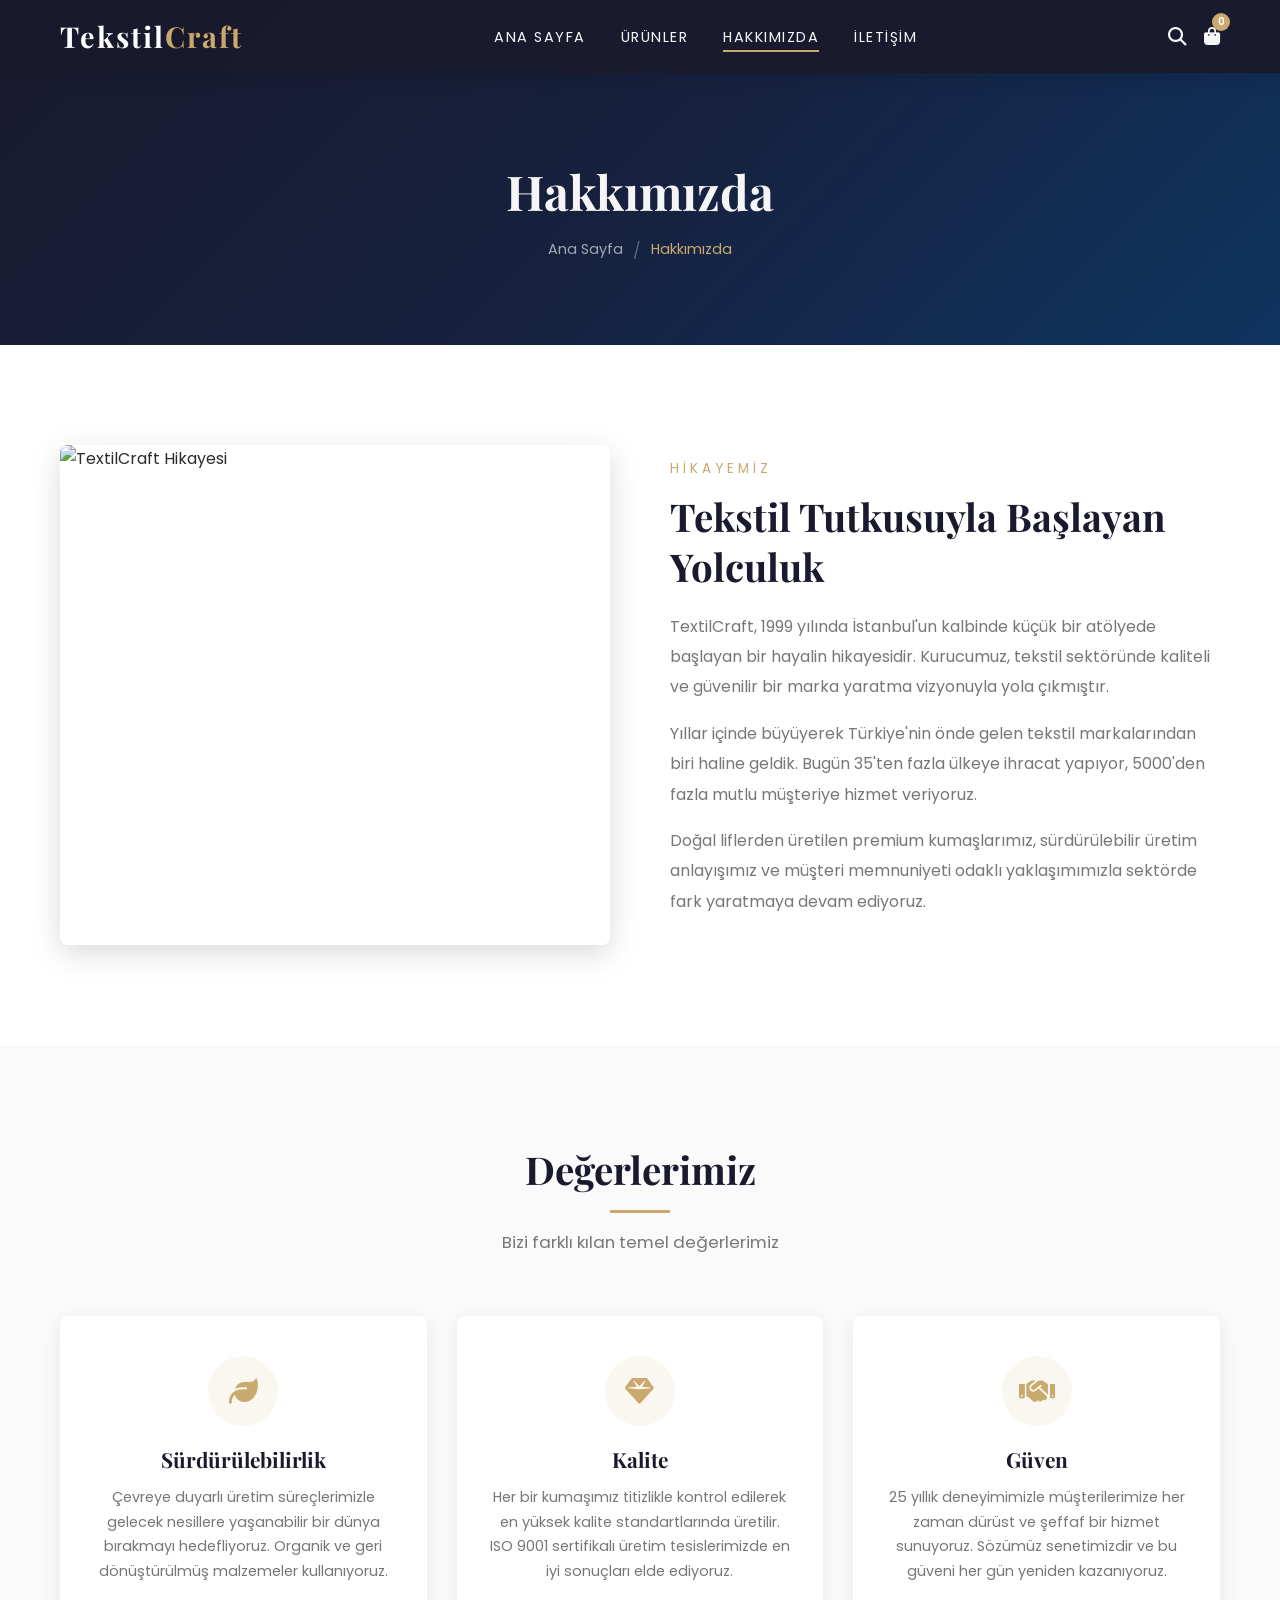
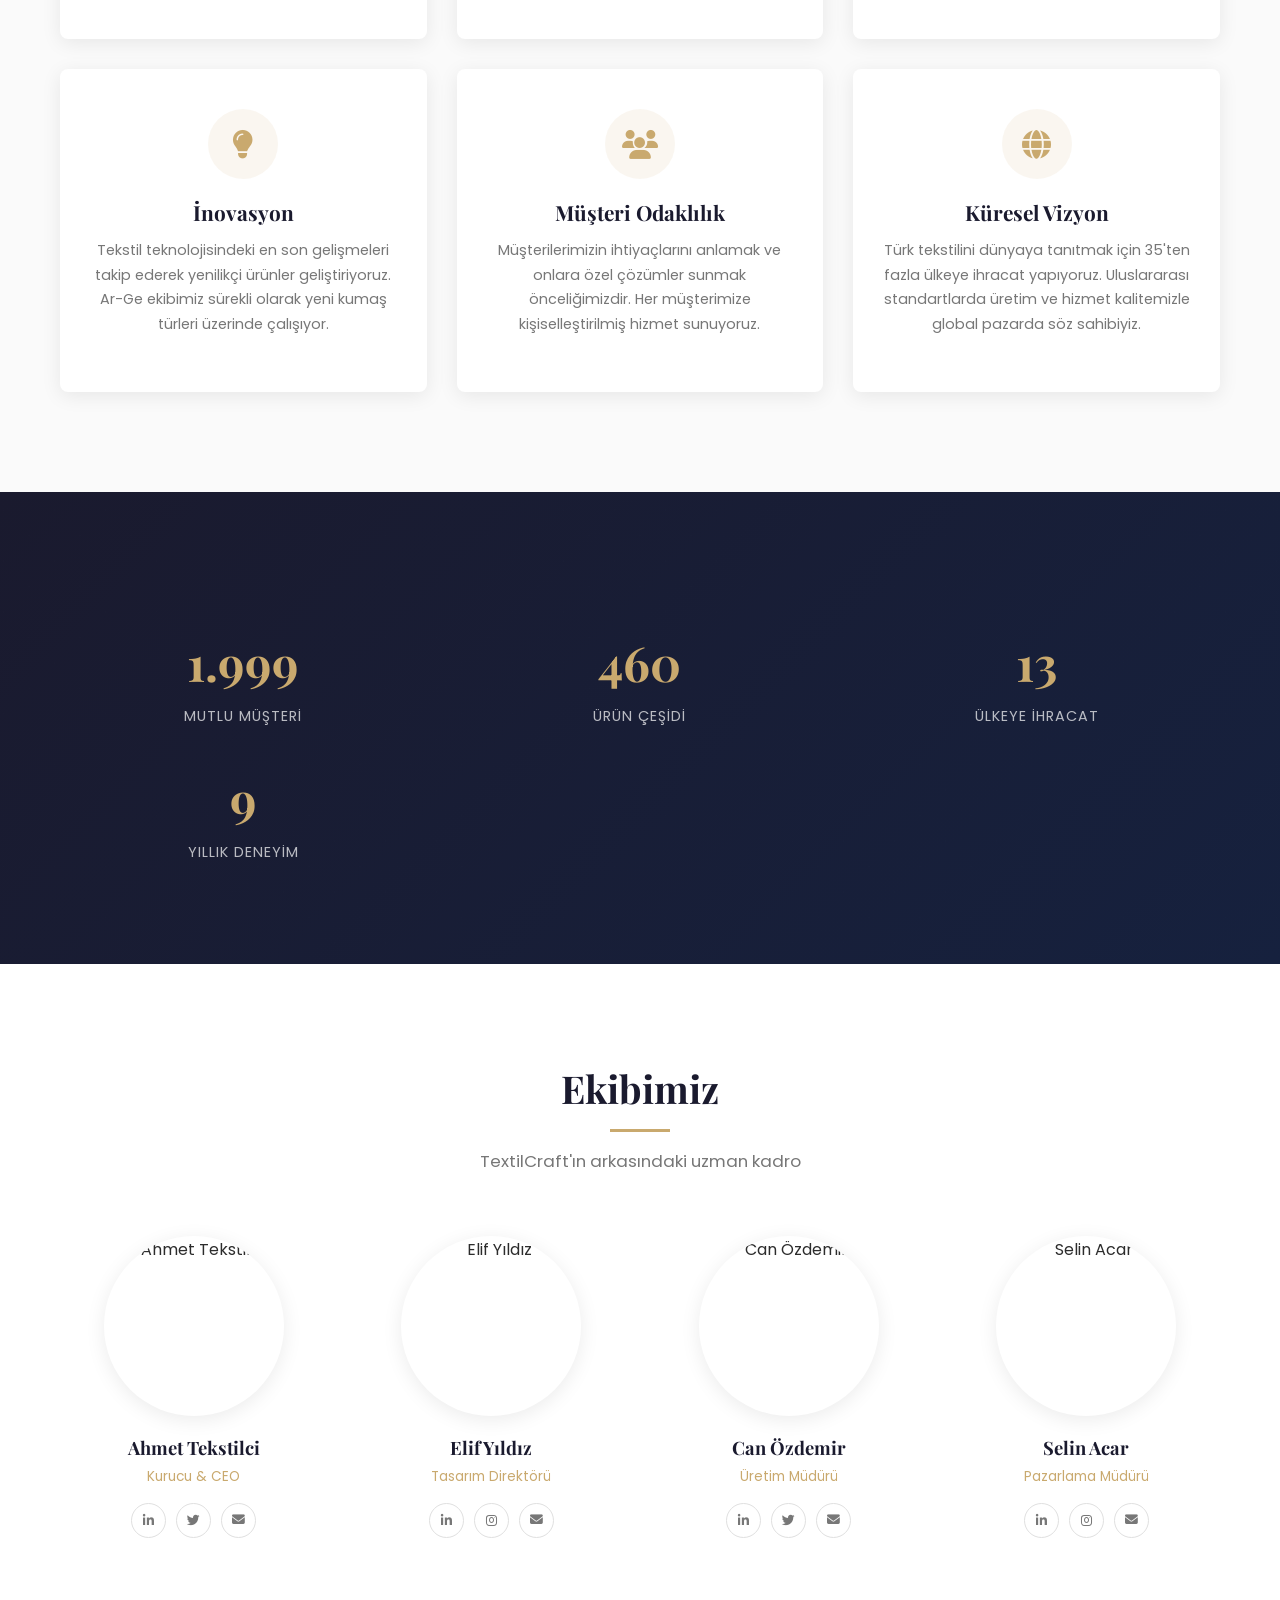
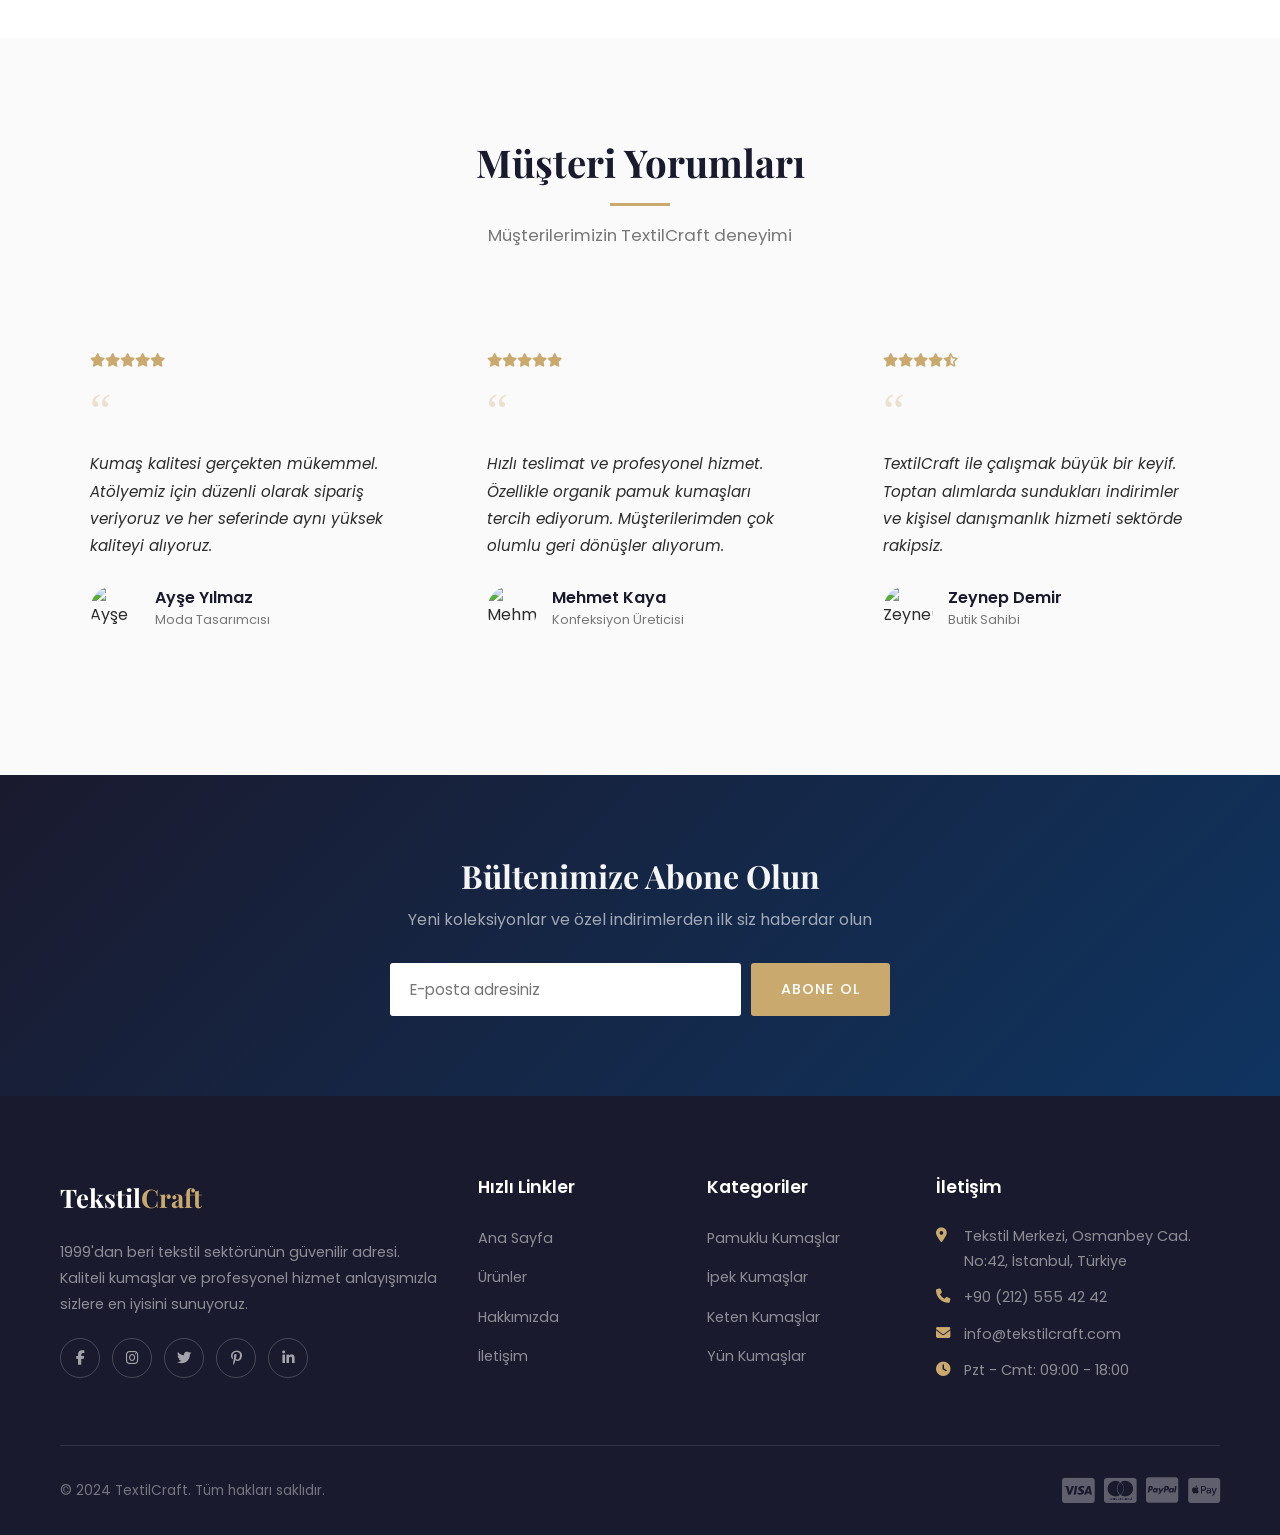
==== about.html @ ec38228a "feat: Add TextilCraft textile industry Shopify website - Homepage with hero, categories, featured pr" ====
<!DOCTYPE html>
<html lang="tr">
<head>
  <meta charset="UTF-8">
  <meta name="viewport" content="width=device-width, initial-scale=1.0">
  <meta name="description" content="TextilCraft - 25 yıllık tekstil deneyimimiz ve hikayemiz hakkında bilgi edinin.">
  <title>Hakkımızda | TextilCraft</title>
  <link rel="preconnect" href="https://fonts.googleapis.com">
  <link rel="preconnect" href="https://fonts.gstatic.com" crossorigin>
  <link href="https://fonts.googleapis.com/css2?family=Playfair+Display:wght@400;500;600;700&family=Poppins:wght@300;400;500;600;700&display=swap" rel="stylesheet">
  <link rel="stylesheet" href="https://cdnjs.cloudflare.com/ajax/libs/font-awesome/6.5.1/css/all.min.css">
  <link rel="stylesheet" href="css/style.css">
</head>
<body>

  <!-- Preloader -->
  <div id="preloader">
    <div class="spinner"></div>
  </div>

  <!-- Header -->
  <header class="header scrolled" id="header">
    <div class="container">
      <a href="index.html" class="logo">Tekstil<span>Craft</span></a>
      <nav>
        <ul class="nav-links" id="navLinks">
          <li><a href="index.html">Ana Sayfa</a></li>
          <li><a href="products.html">Ürünler</a></li>
          <li><a href="about.html" class="active">Hakkımızda</a></li>
          <li><a href="contact.html">İletişim</a></li>
        </ul>
      </nav>
      <div class="nav-icons">
        <a href="#" id="searchToggle"><i class="fas fa-search"></i></a>
        <a href="#" id="cartToggle" class="cart-icon">
          <i class="fas fa-shopping-bag"></i>
          <span class="cart-count" id="cartCount">0</span>
        </a>
        <div class="menu-toggle" id="menuToggle">
          <span></span>
          <span></span>
          <span></span>
        </div>
      </div>
    </div>
  </header>

  <!-- Page Header -->
  <section class="page-header">
    <div class="hero-bg-pattern"></div>
    <h1>Hakkımızda</h1>
    <div class="breadcrumb">
      <a href="index.html">Ana Sayfa</a>
      <span>/</span>
      <span class="current">Hakkımızda</span>
    </div>
  </section>

  <!-- About Intro -->
  <section class="section about-page-intro">
    <div class="container">
      <div class="about-intro-grid">
        <div class="about-image fade-in-left">
          <img src="https://images.unsplash.com/photo-1558618666-fcd25c85f82e?w=600&h=500&fit=crop" alt="TextilCraft Hikayesi" class="main-img" style="border-radius: 8px; box-shadow: 0 8px 30px rgba(0,0,0,0.15);">
        </div>
        <div class="about-intro-content fade-in-right">
          <p class="subtitle" style="color: var(--accent); letter-spacing: 4px; text-transform: uppercase; font-size: 0.85rem; margin-bottom: 10px;">Hikayemiz</p>
          <h2>Tekstil Tutkusuyla Başlayan Yolculuk</h2>
          <p>TextilCraft, 1999 yılında İstanbul'un kalbinde küçük bir atölyede başlayan bir hayalin hikayesidir. Kurucumuz, tekstil sektöründe kaliteli ve güvenilir bir marka yaratma vizyonuyla yola çıkmıştır.</p>
          <p>Yıllar içinde büyüyerek Türkiye'nin önde gelen tekstil markalarından biri haline geldik. Bugün 35'ten fazla ülkeye ihracat yapıyor, 5000'den fazla mutlu müşteriye hizmet veriyoruz.</p>
          <p>Doğal liflerden üretilen premium kumaşlarımız, sürdürülebilir üretim anlayışımız ve müşteri memnuniyeti odaklı yaklaşımımızla sektörde fark yaratmaya devam ediyoruz.</p>
        </div>
      </div>
    </div>
  </section>

  <!-- Values Section -->
  <section class="section values-section">
    <div class="container">
      <div class="section-title fade-in">
        <h2>Değerlerimiz</h2>
        <p>Bizi farklı kılan temel değerlerimiz</p>
      </div>
      <div class="values-grid">
        <div class="value-card fade-in">
          <div class="value-icon">
            <i class="fas fa-leaf"></i>
          </div>
          <h3>Sürdürülebilirlik</h3>
          <p>Çevreye duyarlı üretim süreçlerimizle gelecek nesillere yaşanabilir bir dünya bırakmayı hedefliyoruz. Organik ve geri dönüştürülmüş malzemeler kullanıyoruz.</p>
        </div>
        <div class="value-card fade-in">
          <div class="value-icon">
            <i class="fas fa-gem"></i>
          </div>
          <h3>Kalite</h3>
          <p>Her bir kumaşımız titizlikle kontrol edilerek en yüksek kalite standartlarında üretilir. ISO 9001 sertifikalı üretim tesislerimizde en iyi sonuçları elde ediyoruz.</p>
        </div>
        <div class="value-card fade-in">
          <div class="value-icon">
            <i class="fas fa-handshake"></i>
          </div>
          <h3>Güven</h3>
          <p>25 yıllık deneyimimizle müşterilerimize her zaman dürüst ve şeffaf bir hizmet sunuyoruz. Sözümüz senetimizdir ve bu güveni her gün yeniden kazanıyoruz.</p>
        </div>
        <div class="value-card fade-in">
          <div class="value-icon">
            <i class="fas fa-lightbulb"></i>
          </div>
          <h3>İnovasyon</h3>
          <p>Tekstil teknolojisindeki en son gelişmeleri takip ederek yenilikçi ürünler geliştiriyoruz. Ar-Ge ekibimiz sürekli olarak yeni kumaş türleri üzerinde çalışıyor.</p>
        </div>
        <div class="value-card fade-in">
          <div class="value-icon">
            <i class="fas fa-users"></i>
          </div>
          <h3>Müşteri Odaklılık</h3>
          <p>Müşterilerimizin ihtiyaçlarını anlamak ve onlara özel çözümler sunmak önceliğimizdir. Her müşterimize kişiselleştirilmiş hizmet sunuyoruz.</p>
        </div>
        <div class="value-card fade-in">
          <div class="value-icon">
            <i class="fas fa-globe"></i>
          </div>
          <h3>Küresel Vizyon</h3>
          <p>Türk tekstilini dünyaya tanıtmak için 35'ten fazla ülkeye ihracat yapıyoruz. Uluslararası standartlarda üretim ve hizmet kalitemizle global pazarda söz sahibiyiz.</p>
        </div>
      </div>
    </div>
  </section>

  <!-- Stats Section -->
  <section class="banner-section">
    <div class="hero-bg-pattern"></div>
    <div class="container">
      <div class="about-stats" style="border: none; padding: 0;">
        <div class="stat-item fade-in">
          <div class="stat-number" data-count="5000" style="color: var(--accent); font-size: 3rem;">0</div>
          <div class="stat-label" style="color: rgba(255,255,255,0.7); font-size: 0.9rem;">Mutlu Müşteri</div>
        </div>
        <div class="stat-item fade-in">
          <div class="stat-number" data-count="1200" style="color: var(--accent); font-size: 3rem;">0</div>
          <div class="stat-label" style="color: rgba(255,255,255,0.7); font-size: 0.9rem;">Ürün Çeşidi</div>
        </div>
        <div class="stat-item fade-in">
          <div class="stat-number" data-count="35" style="color: var(--accent); font-size: 3rem;">0</div>
          <div class="stat-label" style="color: rgba(255,255,255,0.7); font-size: 0.9rem;">Ülkeye İhracat</div>
        </div>
        <div class="stat-item fade-in">
          <div class="stat-number" data-count="25" style="color: var(--accent); font-size: 3rem;">0</div>
          <div class="stat-label" style="color: rgba(255,255,255,0.7); font-size: 0.9rem;">Yıllık Deneyim</div>
        </div>
      </div>
    </div>
  </section>

  <!-- Team Section -->
  <section class="section team-section">
    <div class="container">
      <div class="section-title fade-in">
        <h2>Ekibimiz</h2>
        <p>TextilCraft'ın arkasındaki uzman kadro</p>
      </div>
      <div class="team-grid">
        <div class="team-card fade-in">
          <div class="team-photo">
            <img src="https://images.unsplash.com/photo-1560250097-0b93528c311a?w=300&h=300&fit=crop" alt="Ahmet Tekstilci">
          </div>
          <h3>Ahmet Tekstilci</h3>
          <p class="team-role">Kurucu & CEO</p>
          <div class="team-social">
            <a href="#"><i class="fab fa-linkedin-in"></i></a>
            <a href="#"><i class="fab fa-twitter"></i></a>
            <a href="#"><i class="fas fa-envelope"></i></a>
          </div>
        </div>
        <div class="team-card fade-in">
          <div class="team-photo">
            <img src="https://images.unsplash.com/photo-1573496359142-b8d87734a5a2?w=300&h=300&fit=crop" alt="Elif Yıldız">
          </div>
          <h3>Elif Yıldız</h3>
          <p class="team-role">Tasarım Direktörü</p>
          <div class="team-social">
            <a href="#"><i class="fab fa-linkedin-in"></i></a>
            <a href="#"><i class="fab fa-instagram"></i></a>
            <a href="#"><i class="fas fa-envelope"></i></a>
          </div>
        </div>
        <div class="team-card fade-in">
          <div class="team-photo">
            <img src="https://images.unsplash.com/photo-1472099645785-5658abf4ff4e?w=300&h=300&fit=crop" alt="Can Özdemir">
          </div>
          <h3>Can Özdemir</h3>
          <p class="team-role">Üretim Müdürü</p>
          <div class="team-social">
            <a href="#"><i class="fab fa-linkedin-in"></i></a>
            <a href="#"><i class="fab fa-twitter"></i></a>
            <a href="#"><i class="fas fa-envelope"></i></a>
          </div>
        </div>
        <div class="team-card fade-in">
          <div class="team-photo">
            <img src="https://images.unsplash.com/photo-1580489944761-15a19d654956?w=300&h=300&fit=crop" alt="Selin Acar">
          </div>
          <h3>Selin Acar</h3>
          <p class="team-role">Pazarlama Müdürü</p>
          <div class="team-social">
            <a href="#"><i class="fab fa-linkedin-in"></i></a>
            <a href="#"><i class="fab fa-instagram"></i></a>
            <a href="#"><i class="fas fa-envelope"></i></a>
          </div>
        </div>
      </div>
    </div>
  </section>

  <!-- Testimonials -->
  <section class="section testimonials" style="background: var(--bg-light);">
    <div class="container">
      <div class="section-title fade-in">
        <h2>Müşteri Yorumları</h2>
        <p>Müşterilerimizin TextilCraft deneyimi</p>
      </div>
      <div class="testimonials-slider">
        <div class="testimonial-card fade-in">
          <div class="testimonial-stars">
            <i class="fas fa-star"></i><i class="fas fa-star"></i><i class="fas fa-star"></i><i class="fas fa-star"></i><i class="fas fa-star"></i>
          </div>
          <div class="quote-icon">&ldquo;</div>
          <p class="testimonial-text">Kumaş kalitesi gerçekten mükemmel. Atölyemiz için düzenli olarak sipariş veriyoruz ve her seferinde aynı yüksek kaliteyi alıyoruz.</p>
          <div class="testimonial-author">
            <img src="https://images.unsplash.com/photo-1494790108377-be9c29b29330?w=100&h=100&fit=crop" alt="Ayşe Yılmaz">
            <div class="author-info">
              <h4>Ayşe Yılmaz</h4>
              <p>Moda Tasarımcısı</p>
            </div>
          </div>
        </div>
        <div class="testimonial-card fade-in">
          <div class="testimonial-stars">
            <i class="fas fa-star"></i><i class="fas fa-star"></i><i class="fas fa-star"></i><i class="fas fa-star"></i><i class="fas fa-star"></i>
          </div>
          <div class="quote-icon">&ldquo;</div>
          <p class="testimonial-text">Hızlı teslimat ve profesyonel hizmet. Özellikle organik pamuk kumaşları tercih ediyorum. Müşterilerimden çok olumlu geri dönüşler alıyorum.</p>
          <div class="testimonial-author">
            <img src="https://images.unsplash.com/photo-1507003211169-0a1dd7228f2d?w=100&h=100&fit=crop" alt="Mehmet Kaya">
            <div class="author-info">
              <h4>Mehmet Kaya</h4>
              <p>Konfeksiyon Üreticisi</p>
            </div>
          </div>
        </div>
        <div class="testimonial-card fade-in">
          <div class="testimonial-stars">
            <i class="fas fa-star"></i><i class="fas fa-star"></i><i class="fas fa-star"></i><i class="fas fa-star"></i><i class="fas fa-star-half-alt"></i>
          </div>
          <div class="quote-icon">&ldquo;</div>
          <p class="testimonial-text">TextilCraft ile çalışmak büyük bir keyif. Toptan alımlarda sundukları indirimler ve kişisel danışmanlık hizmeti sektörde rakipsiz.</p>
          <div class="testimonial-author">
            <img src="https://images.unsplash.com/photo-1438761681033-6461ffad8d80?w=100&h=100&fit=crop" alt="Zeynep Demir">
            <div class="author-info">
              <h4>Zeynep Demir</h4>
              <p>Butik Sahibi</p>
            </div>
          </div>
        </div>
      </div>
    </div>
  </section>

  <!-- Newsletter -->
  <section class="newsletter">
    <div class="container fade-in">
      <h2>Bültenimize Abone Olun</h2>
      <p>Yeni koleksiyonlar ve özel indirimlerden ilk siz haberdar olun</p>
      <form class="newsletter-form" id="newsletterForm">
        <input type="email" placeholder="E-posta adresiniz" required>
        <button type="submit" class="btn">Abone Ol</button>
      </form>
    </div>
  </section>

  <!-- Footer -->
  <footer class="footer">
    <div class="container">
      <div class="footer-grid">
        <div class="footer-about">
          <div class="footer-logo">Tekstil<span>Craft</span></div>
          <p>1999'dan beri tekstil sektörünün güvenilir adresi. Kaliteli kumaşlar ve profesyonel hizmet anlayışımızla sizlere en iyisini sunuyoruz.</p>
          <div class="footer-social">
            <a href="#"><i class="fab fa-facebook-f"></i></a>
            <a href="#"><i class="fab fa-instagram"></i></a>
            <a href="#"><i class="fab fa-twitter"></i></a>
            <a href="#"><i class="fab fa-pinterest-p"></i></a>
            <a href="#"><i class="fab fa-linkedin-in"></i></a>
          </div>
        </div>
        <div class="footer-col">
          <h4>Hızlı Linkler</h4>
          <ul>
            <li><a href="index.html">Ana Sayfa</a></li>
            <li><a href="products.html">Ürünler</a></li>
            <li><a href="about.html">Hakkımızda</a></li>
            <li><a href="contact.html">İletişim</a></li>
          </ul>
        </div>
        <div class="footer-col">
          <h4>Kategoriler</h4>
          <ul>
            <li><a href="products.html">Pamuklu Kumaşlar</a></li>
            <li><a href="products.html">İpek Kumaşlar</a></li>
            <li><a href="products.html">Keten Kumaşlar</a></li>
            <li><a href="products.html">Yün Kumaşlar</a></li>
          </ul>
        </div>
        <div class="footer-col">
          <h4>İletişim</h4>
          <ul class="footer-contact">
            <li><i class="fas fa-map-marker-alt"></i> Tekstil Merkezi, Osmanbey Cad. No:42, İstanbul, Türkiye</li>
            <li><i class="fas fa-phone"></i> +90 (212) 555 42 42</li>
            <li><i class="fas fa-envelope"></i> info@tekstilcraft.com</li>
            <li><i class="fas fa-clock"></i> Pzt - Cmt: 09:00 - 18:00</li>
          </ul>
        </div>
      </div>
      <div class="footer-bottom">
        <p>&copy; 2024 TextilCraft. Tüm hakları saklıdır.</p>
        <div class="payment-icons">
          <i class="fab fa-cc-visa"></i>
          <i class="fab fa-cc-mastercard"></i>
          <i class="fab fa-cc-paypal"></i>
          <i class="fab fa-cc-apple-pay"></i>
        </div>
      </div>
    </div>
  </footer>

  <!-- Cart Sidebar -->
  <div class="cart-overlay" id="cartOverlay"></div>
  <div class="cart-sidebar" id="cartSidebar">
    <div class="cart-header">
      <h3>Sepetim (<span id="cartItemCount">0</span>)</h3>
      <button class="cart-close" id="cartClose">&times;</button>
    </div>
    <div class="cart-items" id="cartItems">
      <div class="cart-empty">
        <i class="fas fa-shopping-bag"></i>
        <p>Sepetiniz boş</p>
      </div>
    </div>
    <div class="cart-footer">
      <div class="cart-total">
        <span>Toplam:</span>
        <span id="cartTotal">₺0.00</span>
      </div>
      <a href="#" class="btn btn-primary">Ödemeye Geç</a>
    </div>
  </div>

  <!-- Back to Top -->
  <button class="back-to-top" id="backToTop">
    <i class="fas fa-arrow-up"></i>
  </button>

  <script src="js/main.js"></script>
</body>
</html>
---- css/style.css ----
/* =============================================
   TEXTILE SHOPIFY - MAIN STYLESHEET
   Professional Textile Industry E-Commerce
   ============================================= */

/* ---------- CSS Variables ---------- */
:root {
  --primary: #1a1a2e;
  --primary-light: #16213e;
  --accent: #c9a96e;
  --accent-hover: #b8923f;
  --text-dark: #2c2c2c;
  --text-light: #f5f5f5;
  --text-muted: #777;
  --bg-light: #fafafa;
  --bg-white: #ffffff;
  --bg-dark: #1a1a2e;
  --border: #e0e0e0;
  --shadow: 0 4px 20px rgba(0, 0, 0, 0.08);
  --shadow-hover: 0 8px 30px rgba(0, 0, 0, 0.15);
  --transition: all 0.3s ease;
  --font-heading: 'Playfair Display', serif;
  --font-body: 'Poppins', sans-serif;
  --container-width: 1200px;
}

/* ---------- Reset & Base ---------- */
*,
*::before,
*::after {
  margin: 0;
  padding: 0;
  box-sizing: border-box;
}

html {
  scroll-behavior: smooth;
  font-size: 16px;
}

body {
  font-family: var(--font-body);
  color: var(--text-dark);
  background-color: var(--bg-white);
  line-height: 1.7;
  overflow-x: hidden;
}

a {
  text-decoration: none;
  color: inherit;
  transition: var(--transition);
}

ul {
  list-style: none;
}

img {
  max-width: 100%;
  height: auto;
  display: block;
}

button {
  cursor: pointer;
  border: none;
  outline: none;
  font-family: var(--font-body);
}

.container {
  max-width: var(--container-width);
  margin: 0 auto;
  padding: 0 20px;
}

/* ---------- Typography ---------- */
h1, h2, h3, h4 {
  font-family: var(--font-heading);
  line-height: 1.3;
  color: var(--primary);
}

h1 { font-size: 3.2rem; }
h2 { font-size: 2.4rem; }
h3 { font-size: 1.6rem; }
h4 { font-size: 1.2rem; }

p {
  margin-bottom: 1rem;
  color: var(--text-muted);
}

/* ---------- Utility Classes ---------- */
.section {
  padding: 100px 0;
}

.section-title {
  text-align: center;
  margin-bottom: 60px;
}

.section-title h2 {
  position: relative;
  display: inline-block;
  margin-bottom: 15px;
}

.section-title h2::after {
  content: '';
  display: block;
  width: 60px;
  height: 3px;
  background: var(--accent);
  margin: 15px auto 0;
}

.section-title p {
  max-width: 600px;
  margin: 0 auto;
  font-size: 1.05rem;
}

.btn {
  display: inline-block;
  padding: 14px 36px;
  font-size: 0.95rem;
  font-weight: 500;
  letter-spacing: 1px;
  text-transform: uppercase;
  border-radius: 3px;
  transition: var(--transition);
}

.btn-primary {
  background: var(--accent);
  color: var(--bg-white);
}

.btn-primary:hover {
  background: var(--accent-hover);
  transform: translateY(-2px);
  box-shadow: var(--shadow-hover);
}

.btn-outline {
  background: transparent;
  color: var(--bg-white);
  border: 2px solid var(--bg-white);
}

.btn-outline:hover {
  background: var(--bg-white);
  color: var(--primary);
}

.btn-dark {
  background: var(--primary);
  color: var(--bg-white);
}

.btn-dark:hover {
  background: var(--primary-light);
  transform: translateY(-2px);
}

/* ---------- Preloader ---------- */
#preloader {
  position: fixed;
  top: 0;
  left: 0;
  width: 100%;
  height: 100%;
  background: var(--bg-white);
  display: flex;
  align-items: center;
  justify-content: center;
  z-index: 99999;
  transition: opacity 0.5s ease;
}

#preloader.hidden {
  opacity: 0;
  pointer-events: none;
}

.spinner {
  width: 50px;
  height: 50px;
  border: 3px solid var(--border);
  border-top-color: var(--accent);
  border-radius: 50%;
  animation: spin 0.8s linear infinite;
}

@keyframes spin {
  to { transform: rotate(360deg); }
}

/* ---------- Header / Navbar ---------- */
.header {
  position: fixed;
  top: 0;
  left: 0;
  width: 100%;
  z-index: 1000;
  transition: var(--transition);
  padding: 20px 0;
}

.header.scrolled {
  background: rgba(26, 26, 46, 0.97);
  padding: 12px 0;
  box-shadow: 0 2px 20px rgba(0, 0, 0, 0.15);
}

.header .container {
  display: flex;
  justify-content: space-between;
  align-items: center;
}

.logo {
  font-family: var(--font-heading);
  font-size: 1.8rem;
  font-weight: 700;
  color: var(--bg-white);
  letter-spacing: 2px;
}

.logo span {
  color: var(--accent);
}

.nav-links {
  display: flex;
  align-items: center;
  gap: 35px;
}

.nav-links a {
  color: var(--text-light);
  font-size: 0.9rem;
  font-weight: 400;
  text-transform: uppercase;
  letter-spacing: 1.5px;
  position: relative;
}

.nav-links a::after {
  content: '';
  position: absolute;
  bottom: -5px;
  left: 0;
  width: 0;
  height: 2px;
  background: var(--accent);
  transition: var(--transition);
}

.nav-links a:hover::after,
.nav-links a.active::after {
  width: 100%;
}

.nav-links a:hover {
  color: var(--accent);
}

.nav-icons {
  display: flex;
  align-items: center;
  gap: 18px;
}

.nav-icons a {
  color: var(--text-light);
  font-size: 1.15rem;
}

.nav-icons a:hover {
  color: var(--accent);
}

.cart-icon {
  position: relative;
}

.cart-count {
  position: absolute;
  top: -8px;
  right: -10px;
  background: var(--accent);
  color: white;
  font-size: 0.65rem;
  width: 18px;
  height: 18px;
  border-radius: 50%;
  display: flex;
  align-items: center;
  justify-content: center;
  font-weight: 600;
}

/* Mobile Menu Toggle */
.menu-toggle {
  display: none;
  flex-direction: column;
  gap: 5px;
  cursor: pointer;
  z-index: 1001;
}

.menu-toggle span {
  width: 28px;
  height: 2px;
  background: var(--text-light);
  transition: var(--transition);
}

.menu-toggle.active span:nth-child(1) {
  transform: rotate(45deg) translate(5px, 5px);
}

.menu-toggle.active span:nth-child(2) {
  opacity: 0;
}

.menu-toggle.active span:nth-child(3) {
  transform: rotate(-45deg) translate(5px, -5px);
}

/* ---------- Hero Section ---------- */
.hero {
  height: 100vh;
  min-height: 700px;
  display: flex;
  align-items: center;
  justify-content: center;
  text-align: center;
  position: relative;
  overflow: hidden;
  background: linear-gradient(135deg, #1a1a2e 0%, #16213e 50%, #0f3460 100%);
}

.hero-bg-pattern {
  position: absolute;
  top: 0;
  left: 0;
  width: 100%;
  height: 100%;
  opacity: 0.05;
  background-image: 
    repeating-linear-gradient(45deg, transparent, transparent 35px, rgba(255,255,255,0.1) 35px, rgba(255,255,255,0.1) 36px),
    repeating-linear-gradient(-45deg, transparent, transparent 35px, rgba(255,255,255,0.1) 35px, rgba(255,255,255,0.1) 36px);
}

.hero-content {
  position: relative;
  z-index: 2;
  max-width: 800px;
  padding: 0 20px;
}

.hero-content .subtitle {
  font-size: 1rem;
  letter-spacing: 5px;
  text-transform: uppercase;
  color: var(--accent);
  margin-bottom: 20px;
  font-weight: 300;
}

.hero-content h1 {
  color: var(--text-light);
  font-size: 4rem;
  margin-bottom: 25px;
  line-height: 1.2;
}

.hero-content h1 span {
  color: var(--accent);
}

.hero-content .hero-desc {
  color: rgba(255, 255, 255, 0.7);
  font-size: 1.1rem;
  margin-bottom: 40px;
  max-width: 550px;
  margin-left: auto;
  margin-right: auto;
}

.hero-buttons {
  display: flex;
  gap: 20px;
  justify-content: center;
  flex-wrap: wrap;
}

.hero-scroll {
  position: absolute;
  bottom: 40px;
  left: 50%;
  transform: translateX(-50%);
  z-index: 2;
}

.hero-scroll a {
  color: rgba(255, 255, 255, 0.5);
  font-size: 1.5rem;
  animation: bounce 2s infinite;
}

@keyframes bounce {
  0%, 20%, 50%, 80%, 100% { transform: translateY(0); }
  40% { transform: translateY(-10px); }
  60% { transform: translateY(-5px); }
}

/* Floating fabric elements */
.fabric-float {
  position: absolute;
  border-radius: 50%;
  opacity: 0.08;
  animation: float 6s ease-in-out infinite;
}

.fabric-float:nth-child(1) {
  width: 300px;
  height: 300px;
  background: var(--accent);
  top: -50px;
  right: -80px;
  animation-delay: 0s;
}

.fabric-float:nth-child(2) {
  width: 200px;
  height: 200px;
  background: var(--accent);
  bottom: 100px;
  left: -60px;
  animation-delay: 2s;
}

.fabric-float:nth-child(3) {
  width: 150px;
  height: 150px;
  background: #fff;
  top: 30%;
  right: 15%;
  animation-delay: 4s;
}

@keyframes float {
  0%, 100% { transform: translateY(0) rotate(0deg); }
  50% { transform: translateY(-20px) rotate(5deg); }
}

/* ---------- Features Bar ---------- */
.features-bar {
  background: var(--bg-white);
  padding: 40px 0;
  box-shadow: var(--shadow);
  position: relative;
  z-index: 3;
  margin-top: -40px;
  border-radius: 8px;
  margin-left: 20px;
  margin-right: 20px;
}

.features-bar .container {
  display: grid;
  grid-template-columns: repeat(4, 1fr);
  gap: 30px;
}

.feature-item {
  display: flex;
  align-items: center;
  gap: 15px;
  padding: 10px;
}

.feature-item i {
  font-size: 2rem;
  color: var(--accent);
  min-width: 40px;
}

.feature-item h4 {
  font-size: 0.95rem;
  margin-bottom: 3px;
  font-family: var(--font-body);
  font-weight: 600;
}

.feature-item p {
  font-size: 0.8rem;
  margin: 0;
}

/* ---------- Categories Section ---------- */
.categories {
  background: var(--bg-light);
}

.categories-grid {
  display: grid;
  grid-template-columns: repeat(4, 1fr);
  gap: 25px;
}

.category-card {
  position: relative;
  border-radius: 8px;
  overflow: hidden;
  height: 350px;
  cursor: pointer;
  box-shadow: var(--shadow);
}

.category-card .category-image {
  width: 100%;
  height: 100%;
  object-fit: cover;
  transition: transform 0.5s ease;
}

.category-card:hover .category-image {
  transform: scale(1.1);
}

.category-card .category-overlay {
  position: absolute;
  bottom: 0;
  left: 0;
  width: 100%;
  padding: 30px 20px;
  background: linear-gradient(transparent, rgba(0, 0, 0, 0.8));
  color: white;
  transition: var(--transition);
}

.category-card:hover .category-overlay {
  padding-bottom: 40px;
}

.category-overlay h3 {
  color: white;
  font-size: 1.3rem;
  margin-bottom: 5px;
}

.category-overlay p {
  color: rgba(255, 255, 255, 0.8);
  font-size: 0.85rem;
  margin: 0;
}

/* ---------- Products Section ---------- */
.products-section {
  background: var(--bg-white);
}

.product-filters {
  display: flex;
  justify-content: center;
  gap: 15px;
  margin-bottom: 50px;
  flex-wrap: wrap;
}

.filter-btn {
  padding: 10px 25px;
  background: transparent;
  border: 2px solid var(--border);
  color: var(--text-muted);
  font-size: 0.85rem;
  text-transform: uppercase;
  letter-spacing: 1px;
  border-radius: 30px;
  transition: var(--transition);
}

.filter-btn:hover,
.filter-btn.active {
  background: var(--primary);
  border-color: var(--primary);
  color: white;
}

.products-grid {
  display: grid;
  grid-template-columns: repeat(4, 1fr);
  gap: 30px;
}

.product-card {
  background: var(--bg-white);
  border-radius: 8px;
  overflow: hidden;
  box-shadow: var(--shadow);
  transition: var(--transition);
  position: relative;
}

.product-card:hover {
  transform: translateY(-8px);
  box-shadow: var(--shadow-hover);
}

.product-image {
  position: relative;
  height: 280px;
  overflow: hidden;
  background: var(--bg-light);
}

.product-image img {
  width: 100%;
  height: 100%;
  object-fit: cover;
  transition: transform 0.5s ease;
}

.product-card:hover .product-image img {
  transform: scale(1.08);
}

.product-badge {
  position: absolute;
  top: 15px;
  left: 15px;
  padding: 5px 12px;
  font-size: 0.7rem;
  font-weight: 600;
  text-transform: uppercase;
  letter-spacing: 1px;
  border-radius: 3px;
  color: white;
}

.badge-new {
  background: #27ae60;
}

.badge-sale {
  background: #e74c3c;
}

.badge-hot {
  background: var(--accent);
}

.product-actions {
  position: absolute;
  right: 15px;
  top: 50%;
  transform: translateY(-50%) translateX(60px);
  display: flex;
  flex-direction: column;
  gap: 8px;
  transition: var(--transition);
}

.product-card:hover .product-actions {
  transform: translateY(-50%) translateX(0);
}

.product-actions button {
  width: 40px;
  height: 40px;
  border-radius: 50%;
  background: var(--bg-white);
  color: var(--text-dark);
  display: flex;
  align-items: center;
  justify-content: center;
  font-size: 0.9rem;
  box-shadow: 0 2px 8px rgba(0,0,0,0.1);
  transition: var(--transition);
}

.product-actions button:hover {
  background: var(--accent);
  color: white;
}

.product-info {
  padding: 20px;
  text-align: center;
}

.product-info .product-category {
  font-size: 0.75rem;
  text-transform: uppercase;
  letter-spacing: 2px;
  color: var(--accent);
  margin-bottom: 5px;
}

.product-info h3 {
  font-size: 1.1rem;
  margin-bottom: 10px;
}

.product-info h3 a:hover {
  color: var(--accent);
}

.product-price {
  display: flex;
  align-items: center;
  justify-content: center;
  gap: 10px;
}

.product-price .current {
  font-size: 1.15rem;
  font-weight: 600;
  color: var(--primary);
}

.product-price .old {
  font-size: 0.9rem;
  color: var(--text-muted);
  text-decoration: line-through;
}

.product-rating {
  margin-top: 8px;
  color: var(--accent);
  font-size: 0.8rem;
}

.product-rating span {
  color: var(--text-muted);
  margin-left: 5px;
}

/* ---------- Banner Section ---------- */
.banner-section {
  background: linear-gradient(135deg, #1a1a2e 0%, #16213e 100%);
  padding: 100px 0;
  text-align: center;
  position: relative;
  overflow: hidden;
}

.banner-section .hero-bg-pattern {
  opacity: 0.03;
}

.banner-content {
  position: relative;
  z-index: 2;
}

.banner-content .subtitle {
  color: var(--accent);
  letter-spacing: 5px;
  text-transform: uppercase;
  font-size: 0.9rem;
  margin-bottom: 15px;
}

.banner-content h2 {
  color: var(--text-light);
  font-size: 3rem;
  margin-bottom: 20px;
}

.banner-content p {
  color: rgba(255,255,255,0.6);
  max-width: 500px;
  margin: 0 auto 35px;
  font-size: 1.05rem;
}

/* ---------- About / Story Section ---------- */
.about-section {
  background: var(--bg-light);
}

.about-grid {
  display: grid;
  grid-template-columns: 1fr 1fr;
  gap: 60px;
  align-items: center;
}

.about-image {
  position: relative;
}

.about-image .main-img {
  border-radius: 8px;
  box-shadow: var(--shadow-hover);
  width: 100%;
  height: 500px;
  object-fit: cover;
}

.about-image .experience-badge {
  position: absolute;
  bottom: -30px;
  right: -20px;
  background: var(--accent);
  color: white;
  padding: 25px 30px;
  border-radius: 8px;
  text-align: center;
  box-shadow: var(--shadow-hover);
}

.experience-badge .number {
  display: block;
  font-size: 2.5rem;
  font-weight: 700;
  font-family: var(--font-heading);
  line-height: 1;
}

.experience-badge .text {
  font-size: 0.8rem;
  text-transform: uppercase;
  letter-spacing: 2px;
}

.about-content .subtitle {
  color: var(--accent);
  letter-spacing: 4px;
  text-transform: uppercase;
  font-size: 0.85rem;
  margin-bottom: 10px;
}

.about-content h2 {
  margin-bottom: 20px;
  font-size: 2.4rem;
}

.about-content p {
  margin-bottom: 20px;
  font-size: 1rem;
  line-height: 1.8;
}

.about-stats {
  display: grid;
  grid-template-columns: repeat(3, 1fr);
  gap: 30px;
  margin-top: 30px;
  padding-top: 30px;
  border-top: 1px solid var(--border);
}

.stat-item {
  text-align: center;
}

.stat-item .stat-number {
  font-size: 2rem;
  font-weight: 700;
  color: var(--accent);
  font-family: var(--font-heading);
}

.stat-item .stat-label {
  font-size: 0.8rem;
  color: var(--text-muted);
  text-transform: uppercase;
  letter-spacing: 1px;
}

/* ---------- Testimonials ---------- */
.testimonials {
  background: var(--bg-white);
}

.testimonials-slider {
  display: grid;
  grid-template-columns: repeat(3, 1fr);
  gap: 30px;
}

.testimonial-card {
  background: var(--bg-light);
  padding: 40px 30px;
  border-radius: 8px;
  position: relative;
  transition: var(--transition);
}

.testimonial-card:hover {
  box-shadow: var(--shadow-hover);
  transform: translateY(-5px);
}

.testimonial-card .quote-icon {
  font-size: 3rem;
  color: var(--accent);
  opacity: 0.3;
  margin-bottom: 15px;
  font-family: serif;
  line-height: 1;
}

.testimonial-card .testimonial-text {
  font-style: italic;
  color: var(--text-dark);
  margin-bottom: 25px;
  font-size: 0.95rem;
  line-height: 1.8;
}

.testimonial-author {
  display: flex;
  align-items: center;
  gap: 15px;
}

.testimonial-author img {
  width: 50px;
  height: 50px;
  border-radius: 50%;
  object-fit: cover;
}

.testimonial-author .author-info h4 {
  font-size: 1rem;
  font-family: var(--font-body);
  font-weight: 600;
}

.testimonial-author .author-info p {
  font-size: 0.8rem;
  margin: 0;
}

.testimonial-stars {
  color: var(--accent);
  margin-bottom: 15px;
  font-size: 0.85rem;
}

/* ---------- Newsletter ---------- */
.newsletter {
  background: linear-gradient(135deg, #1a1a2e 0%, #0f3460 100%);
  padding: 80px 0;
  text-align: center;
  position: relative;
  overflow: hidden;
}

.newsletter h2 {
  color: var(--text-light);
  margin-bottom: 10px;
  font-size: 2rem;
}

.newsletter p {
  color: rgba(255,255,255,0.6);
  margin-bottom: 30px;
  font-size: 1rem;
}

.newsletter-form {
  display: flex;
  max-width: 500px;
  margin: 0 auto;
  gap: 10px;
}

.newsletter-form input {
  flex: 1;
  padding: 15px 20px;
  border: none;
  border-radius: 3px;
  font-size: 0.95rem;
  font-family: var(--font-body);
  outline: none;
}

.newsletter-form button {
  padding: 15px 30px;
  background: var(--accent);
  color: white;
  font-size: 0.9rem;
  font-weight: 500;
  text-transform: uppercase;
  letter-spacing: 1px;
  border-radius: 3px;
  transition: var(--transition);
}

.newsletter-form button:hover {
  background: var(--accent-hover);
}

/* ---------- Footer ---------- */
.footer {
  background: var(--bg-dark);
  color: rgba(255, 255, 255, 0.7);
  padding: 80px 0 30px;
}

.footer-grid {
  display: grid;
  grid-template-columns: 2fr 1fr 1fr 1.5fr;
  gap: 40px;
  margin-bottom: 50px;
}

.footer-about .footer-logo {
  font-family: var(--font-heading);
  font-size: 1.6rem;
  font-weight: 700;
  color: white;
  margin-bottom: 20px;
}

.footer-about .footer-logo span {
  color: var(--accent);
}

.footer-about p {
  color: rgba(255, 255, 255, 0.5);
  font-size: 0.9rem;
  margin-bottom: 20px;
  line-height: 1.8;
}

.footer-social {
  display: flex;
  gap: 12px;
}

.footer-social a {
  width: 40px;
  height: 40px;
  border-radius: 50%;
  border: 1px solid rgba(255, 255, 255, 0.2);
  display: flex;
  align-items: center;
  justify-content: center;
  color: rgba(255, 255, 255, 0.6);
  font-size: 0.9rem;
  transition: var(--transition);
}

.footer-social a:hover {
  background: var(--accent);
  border-color: var(--accent);
  color: white;
}

.footer-col h4 {
  color: white;
  font-size: 1.1rem;
  margin-bottom: 25px;
  font-family: var(--font-body);
  font-weight: 600;
}

.footer-col ul li {
  margin-bottom: 12px;
}

.footer-col ul li a {
  color: rgba(255, 255, 255, 0.5);
  font-size: 0.9rem;
  transition: var(--transition);
}

.footer-col ul li a:hover {
  color: var(--accent);
  padding-left: 5px;
}

.footer-contact li {
  display: flex;
  align-items: flex-start;
  gap: 12px;
  margin-bottom: 15px;
  color: rgba(255, 255, 255, 0.5);
  font-size: 0.9rem;
}

.footer-contact li i {
  color: var(--accent);
  margin-top: 4px;
  min-width: 16px;
}

.footer-bottom {
  border-top: 1px solid rgba(255, 255, 255, 0.1);
  padding-top: 30px;
  display: flex;
  justify-content: space-between;
  align-items: center;
  flex-wrap: wrap;
  gap: 15px;
}

.footer-bottom p {
  font-size: 0.85rem;
  color: rgba(255, 255, 255, 0.4);
  margin: 0;
}

.footer-bottom .payment-icons {
  display: flex;
  gap: 10px;
}

.footer-bottom .payment-icons i {
  font-size: 1.8rem;
  color: rgba(255, 255, 255, 0.3);
}

/* ---------- Back to Top ---------- */
.back-to-top {
  position: fixed;
  bottom: 30px;
  right: 30px;
  width: 45px;
  height: 45px;
  background: var(--accent);
  color: white;
  border-radius: 50%;
  display: flex;
  align-items: center;
  justify-content: center;
  font-size: 1.1rem;
  opacity: 0;
  visibility: hidden;
  transition: var(--transition);
  z-index: 999;
  box-shadow: var(--shadow);
}

.back-to-top.visible {
  opacity: 1;
  visibility: visible;
}

.back-to-top:hover {
  background: var(--accent-hover);
  transform: translateY(-3px);
}

/* ---------- Page Header (Internal Pages) ---------- */
.page-header {
  background: linear-gradient(135deg, #1a1a2e 0%, #16213e 50%, #0f3460 100%);
  padding: 160px 0 80px;
  text-align: center;
  position: relative;
  overflow: hidden;
}

.page-header .hero-bg-pattern {
  opacity: 0.03;
}

.page-header h1 {
  color: var(--text-light);
  font-size: 3rem;
  margin-bottom: 15px;
  position: relative;
  z-index: 2;
}

.breadcrumb {
  display: flex;
  justify-content: center;
  gap: 10px;
  position: relative;
  z-index: 2;
}

.breadcrumb a {
  color: rgba(255, 255, 255, 0.6);
  font-size: 0.9rem;
}

.breadcrumb a:hover {
  color: var(--accent);
}

.breadcrumb span {
  color: rgba(255, 255, 255, 0.3);
}

.breadcrumb .current {
  color: var(--accent);
  font-size: 0.9rem;
}

/* ---------- Products Page ---------- */
.shop-controls {
  display: flex;
  justify-content: space-between;
  align-items: center;
  margin-bottom: 40px;
  flex-wrap: wrap;
  gap: 20px;
}

.shop-controls .result-count {
  color: var(--text-muted);
  font-size: 0.9rem;
}

.shop-controls .sort-select {
  padding: 10px 20px;
  border: 1px solid var(--border);
  border-radius: 5px;
  font-family: var(--font-body);
  font-size: 0.9rem;
  color: var(--text-dark);
  background: white;
  cursor: pointer;
  outline: none;
}

.products-page-grid {
  display: grid;
  grid-template-columns: repeat(3, 1fr);
  gap: 30px;
}

.pagination {
  display: flex;
  justify-content: center;
  gap: 8px;
  margin-top: 50px;
}

.pagination a {
  width: 42px;
  height: 42px;
  display: flex;
  align-items: center;
  justify-content: center;
  border: 1px solid var(--border);
  border-radius: 5px;
  color: var(--text-dark);
  font-size: 0.9rem;
  transition: var(--transition);
}

.pagination a:hover,
.pagination a.active {
  background: var(--primary);
  border-color: var(--primary);
  color: white;
}

/* ---------- About Page ---------- */
.about-page-intro {
  background: var(--bg-white);
}

.about-intro-grid {
  display: grid;
  grid-template-columns: 1fr 1fr;
  gap: 60px;
  align-items: center;
}

.about-intro-content h2 {
  margin-bottom: 20px;
}

.about-intro-content p {
  line-height: 1.9;
}

.values-section {
  background: var(--bg-light);
}

.values-grid {
  display: grid;
  grid-template-columns: repeat(3, 1fr);
  gap: 30px;
}

.value-card {
  background: var(--bg-white);
  padding: 40px 30px;
  border-radius: 8px;
  text-align: center;
  box-shadow: var(--shadow);
  transition: var(--transition);
}

.value-card:hover {
  transform: translateY(-8px);
  box-shadow: var(--shadow-hover);
}

.value-card .value-icon {
  width: 70px;
  height: 70px;
  margin: 0 auto 20px;
  background: rgba(201, 169, 110, 0.1);
  border-radius: 50%;
  display: flex;
  align-items: center;
  justify-content: center;
  font-size: 1.8rem;
  color: var(--accent);
}

.value-card h3 {
  margin-bottom: 12px;
  font-size: 1.3rem;
}

.value-card p {
  font-size: 0.9rem;
  line-height: 1.7;
}

.team-section {
  background: var(--bg-white);
}

.team-grid {
  display: grid;
  grid-template-columns: repeat(4, 1fr);
  gap: 30px;
}

.team-card {
  text-align: center;
  transition: var(--transition);
}

.team-card:hover {
  transform: translateY(-5px);
}

.team-card .team-photo {
  width: 180px;
  height: 180px;
  border-radius: 50%;
  margin: 0 auto 20px;
  overflow: hidden;
  box-shadow: var(--shadow);
}

.team-card .team-photo img {
  width: 100%;
  height: 100%;
  object-fit: cover;
}

.team-card h3 {
  font-size: 1.15rem;
  margin-bottom: 5px;
}

.team-card .team-role {
  color: var(--accent);
  font-size: 0.85rem;
  margin-bottom: 15px;
}

.team-card .team-social {
  display: flex;
  justify-content: center;
  gap: 10px;
}

.team-card .team-social a {
  width: 35px;
  height: 35px;
  border-radius: 50%;
  border: 1px solid var(--border);
  display: flex;
  align-items: center;
  justify-content: center;
  color: var(--text-muted);
  font-size: 0.8rem;
  transition: var(--transition);
}

.team-card .team-social a:hover {
  background: var(--accent);
  border-color: var(--accent);
  color: white;
}

/* ---------- Contact Page ---------- */
.contact-section {
  background: var(--bg-white);
}

.contact-grid {
  display: grid;
  grid-template-columns: 1fr 1fr;
  gap: 60px;
}

.contact-info-cards {
  display: grid;
  gap: 20px;
  margin-bottom: 30px;
}

.contact-info-card {
  display: flex;
  gap: 20px;
  padding: 25px;
  background: var(--bg-light);
  border-radius: 8px;
  transition: var(--transition);
}

.contact-info-card:hover {
  box-shadow: var(--shadow);
}

.contact-info-card .icon {
  width: 55px;
  height: 55px;
  background: rgba(201, 169, 110, 0.1);
  border-radius: 50%;
  display: flex;
  align-items: center;
  justify-content: center;
  font-size: 1.3rem;
  color: var(--accent);
  flex-shrink: 0;
}

.contact-info-card h4 {
  font-family: var(--font-body);
  font-weight: 600;
  margin-bottom: 5px;
  font-size: 1rem;
}

.contact-info-card p {
  font-size: 0.9rem;
  margin: 0;
  line-height: 1.6;
}

.contact-form {
  background: var(--bg-light);
  padding: 40px;
  border-radius: 8px;
}

.contact-form h3 {
  margin-bottom: 25px;
  font-size: 1.5rem;
}

.form-row {
  display: grid;
  grid-template-columns: 1fr 1fr;
  gap: 20px;
  margin-bottom: 20px;
}

.form-group {
  margin-bottom: 20px;
}

.form-group label {
  display: block;
  margin-bottom: 8px;
  font-size: 0.85rem;
  font-weight: 500;
  color: var(--text-dark);
}

.form-group input,
.form-group textarea,
.form-group select {
  width: 100%;
  padding: 14px 18px;
  border: 1px solid var(--border);
  border-radius: 5px;
  font-size: 0.95rem;
  font-family: var(--font-body);
  color: var(--text-dark);
  background: var(--bg-white);
  outline: none;
  transition: var(--transition);
}

.form-group input:focus,
.form-group textarea:focus,
.form-group select:focus {
  border-color: var(--accent);
  box-shadow: 0 0 0 3px rgba(201, 169, 110, 0.1);
}

.form-group textarea {
  height: 150px;
  resize: vertical;
}

.map-section {
  background: var(--bg-light);
  padding: 0;
}

.map-section iframe {
  width: 100%;
  height: 400px;
  border: none;
}

/* ---------- Cart Sidebar ---------- */
.cart-overlay {
  position: fixed;
  top: 0;
  left: 0;
  width: 100%;
  height: 100%;
  background: rgba(0, 0, 0, 0.5);
  z-index: 9998;
  opacity: 0;
  visibility: hidden;
  transition: var(--transition);
}

.cart-overlay.active {
  opacity: 1;
  visibility: visible;
}

.cart-sidebar {
  position: fixed;
  top: 0;
  right: -400px;
  width: 400px;
  height: 100%;
  background: var(--bg-white);
  z-index: 9999;
  transition: transform 0.4s ease;
  display: flex;
  flex-direction: column;
}

.cart-sidebar.active {
  right: 0;
  transform: translateX(0);
}

.cart-header {
  display: flex;
  justify-content: space-between;
  align-items: center;
  padding: 25px;
  border-bottom: 1px solid var(--border);
}

.cart-header h3 {
  font-size: 1.3rem;
}

.cart-close {
  background: none;
  font-size: 1.5rem;
  color: var(--text-dark);
  cursor: pointer;
}

.cart-items {
  flex: 1;
  overflow-y: auto;
  padding: 20px;
}

.cart-item {
  display: flex;
  gap: 15px;
  padding: 15px 0;
  border-bottom: 1px solid var(--border);
}

.cart-item img {
  width: 80px;
  height: 80px;
  object-fit: cover;
  border-radius: 5px;
}

.cart-item-info {
  flex: 1;
}

.cart-item-info h4 {
  font-size: 0.95rem;
  margin-bottom: 5px;
  font-family: var(--font-body);
}

.cart-item-info .cart-item-price {
  color: var(--accent);
  font-weight: 600;
}

.cart-item-info .cart-item-qty {
  display: flex;
  align-items: center;
  gap: 10px;
  margin-top: 8px;
}

.cart-item-info .cart-item-qty button {
  width: 28px;
  height: 28px;
  background: var(--bg-light);
  border: 1px solid var(--border);
  border-radius: 3px;
  font-size: 0.9rem;
  display: flex;
  align-items: center;
  justify-content: center;
}

.cart-item-remove {
  background: none;
  color: var(--text-muted);
  font-size: 1.1rem;
  align-self: flex-start;
}

.cart-item-remove:hover {
  color: #e74c3c;
}

.cart-footer {
  padding: 20px 25px;
  border-top: 1px solid var(--border);
}

.cart-total {
  display: flex;
  justify-content: space-between;
  align-items: center;
  margin-bottom: 20px;
  font-size: 1.1rem;
  font-weight: 600;
}

.cart-footer .btn {
  width: 100%;
  text-align: center;
}

.cart-empty {
  text-align: center;
  padding: 60px 20px;
  color: var(--text-muted);
}

.cart-empty i {
  font-size: 3rem;
  margin-bottom: 15px;
  opacity: 0.3;
}

/* ---------- Quick View Modal ---------- */
.modal-overlay {
  position: fixed;
  top: 0;
  left: 0;
  width: 100%;
  height: 100%;
  background: rgba(0, 0, 0, 0.6);
  z-index: 10000;
  display: flex;
  align-items: center;
  justify-content: center;
  opacity: 0;
  visibility: hidden;
  transition: var(--transition);
}

.modal-overlay.active {
  opacity: 1;
  visibility: visible;
}

.modal-content {
  background: var(--bg-white);
  max-width: 800px;
  width: 90%;
  border-radius: 8px;
  overflow: hidden;
  display: grid;
  grid-template-columns: 1fr 1fr;
  max-height: 90vh;
  transform: scale(0.9);
  transition: var(--transition);
}

.modal-overlay.active .modal-content {
  transform: scale(1);
}

.modal-image {
  height: 100%;
  min-height: 400px;
}

.modal-image img {
  width: 100%;
  height: 100%;
  object-fit: cover;
}

.modal-details {
  padding: 40px;
  overflow-y: auto;
}

.modal-details .modal-close {
  position: absolute;
  top: 15px;
  right: 15px;
  background: var(--bg-white);
  width: 35px;
  height: 35px;
  border-radius: 50%;
  display: flex;
  align-items: center;
  justify-content: center;
  font-size: 1.2rem;
  box-shadow: var(--shadow);
  cursor: pointer;
  z-index: 1;
}

.modal-details h2 {
  font-size: 1.6rem;
  margin-bottom: 10px;
}

.modal-details .modal-price {
  font-size: 1.4rem;
  font-weight: 600;
  color: var(--accent);
  margin-bottom: 15px;
}

.modal-details .modal-desc {
  color: var(--text-muted);
  line-height: 1.8;
  margin-bottom: 25px;
  font-size: 0.95rem;
}

.modal-details .modal-options {
  margin-bottom: 20px;
}

.modal-details .modal-options label {
  display: block;
  font-weight: 600;
  font-size: 0.85rem;
  margin-bottom: 8px;
  text-transform: uppercase;
  letter-spacing: 1px;
}

.color-options {
  display: flex;
  gap: 10px;
}

.color-options span {
  width: 30px;
  height: 30px;
  border-radius: 50%;
  cursor: pointer;
  border: 2px solid transparent;
  transition: var(--transition);
}

.color-options span:hover,
.color-options span.selected {
  border-color: var(--text-dark);
}

.modal-add-cart {
  display: flex;
  gap: 15px;
  margin-top: 25px;
}

.modal-add-cart .qty-input {
  display: flex;
  align-items: center;
  border: 1px solid var(--border);
  border-radius: 5px;
}

.modal-add-cart .qty-input button {
  width: 40px;
  height: 45px;
  background: var(--bg-light);
  font-size: 1rem;
}

.modal-add-cart .qty-input input {
  width: 50px;
  height: 45px;
  border: none;
  text-align: center;
  font-family: var(--font-body);
  font-size: 1rem;
}

/* ---------- Animations ---------- */
.fade-in {
  opacity: 0;
  transform: translateY(30px);
  transition: opacity 0.6s ease, transform 0.6s ease;
}

.fade-in.visible {
  opacity: 1;
  transform: translateY(0);
}

.fade-in-left {
  opacity: 0;
  transform: translateX(-30px);
  transition: opacity 0.6s ease, transform 0.6s ease;
}

.fade-in-left.visible {
  opacity: 1;
  transform: translateX(0);
}

.fade-in-right {
  opacity: 0;
  transform: translateX(30px);
  transition: opacity 0.6s ease, transform 0.6s ease;
}

.fade-in-right.visible {
  opacity: 1;
  transform: translateX(0);
}

/* ---------- Responsive ---------- */
@media (max-width: 1024px) {
  .hero-content h1 { font-size: 3rem; }
  .features-bar .container { grid-template-columns: repeat(2, 1fr); }
  .categories-grid { grid-template-columns: repeat(2, 1fr); }
  .products-grid { grid-template-columns: repeat(2, 1fr); }
  .footer-grid { grid-template-columns: repeat(2, 1fr); }
  .team-grid { grid-template-columns: repeat(2, 1fr); }
  .about-grid { grid-template-columns: 1fr; }
  .about-intro-grid { grid-template-columns: 1fr; }
}

@media (max-width: 768px) {
  h1 { font-size: 2.2rem; }
  h2 { font-size: 1.8rem; }
  .section { padding: 70px 0; }
  
  .menu-toggle {
    display: flex;
  }

  .nav-links {
    position: fixed;
    top: 0;
    right: -100%;
    width: 300px;
    height: 100vh;
    background: var(--primary);
    flex-direction: column;
    justify-content: center;
    gap: 25px;
    transition: right 0.4s ease;
    z-index: 1000;
  }

  .nav-links.active {
    right: 0;
  }

  .nav-links a {
    font-size: 1.1rem;
  }

  .hero { min-height: 600px; }
  .hero-content h1 { font-size: 2.5rem; }

  .features-bar { margin-top: 0; }
  .features-bar .container { grid-template-columns: 1fr; }

  .categories-grid { grid-template-columns: 1fr; }
  .category-card { height: 250px; }

  .products-grid,
  .products-page-grid { grid-template-columns: repeat(2, 1fr); gap: 15px; }

  .testimonials-slider { grid-template-columns: 1fr; }

  .contact-grid { grid-template-columns: 1fr; }
  .form-row { grid-template-columns: 1fr; }

  .footer-grid { grid-template-columns: 1fr; }
  .footer-bottom { flex-direction: column; text-align: center; }

  .banner-content h2 { font-size: 2rem; }

  .newsletter-form { flex-direction: column; }

  .values-grid { grid-template-columns: 1fr; }

  .modal-content { grid-template-columns: 1fr; }
  .modal-image { min-height: 250px; }

  .cart-sidebar { width: 100%; }
}

@media (max-width: 480px) {
  .hero-content h1 { font-size: 2rem; }
  .hero-buttons { flex-direction: column; align-items: center; }
  .products-grid,
  .products-page-grid { grid-template-columns: 1fr; }
  .product-image { height: 220px; }
  .about-stats { grid-template-columns: 1fr; }
  .team-grid { grid-template-columns: 1fr; }
  .page-header h1 { font-size: 2rem; }
}
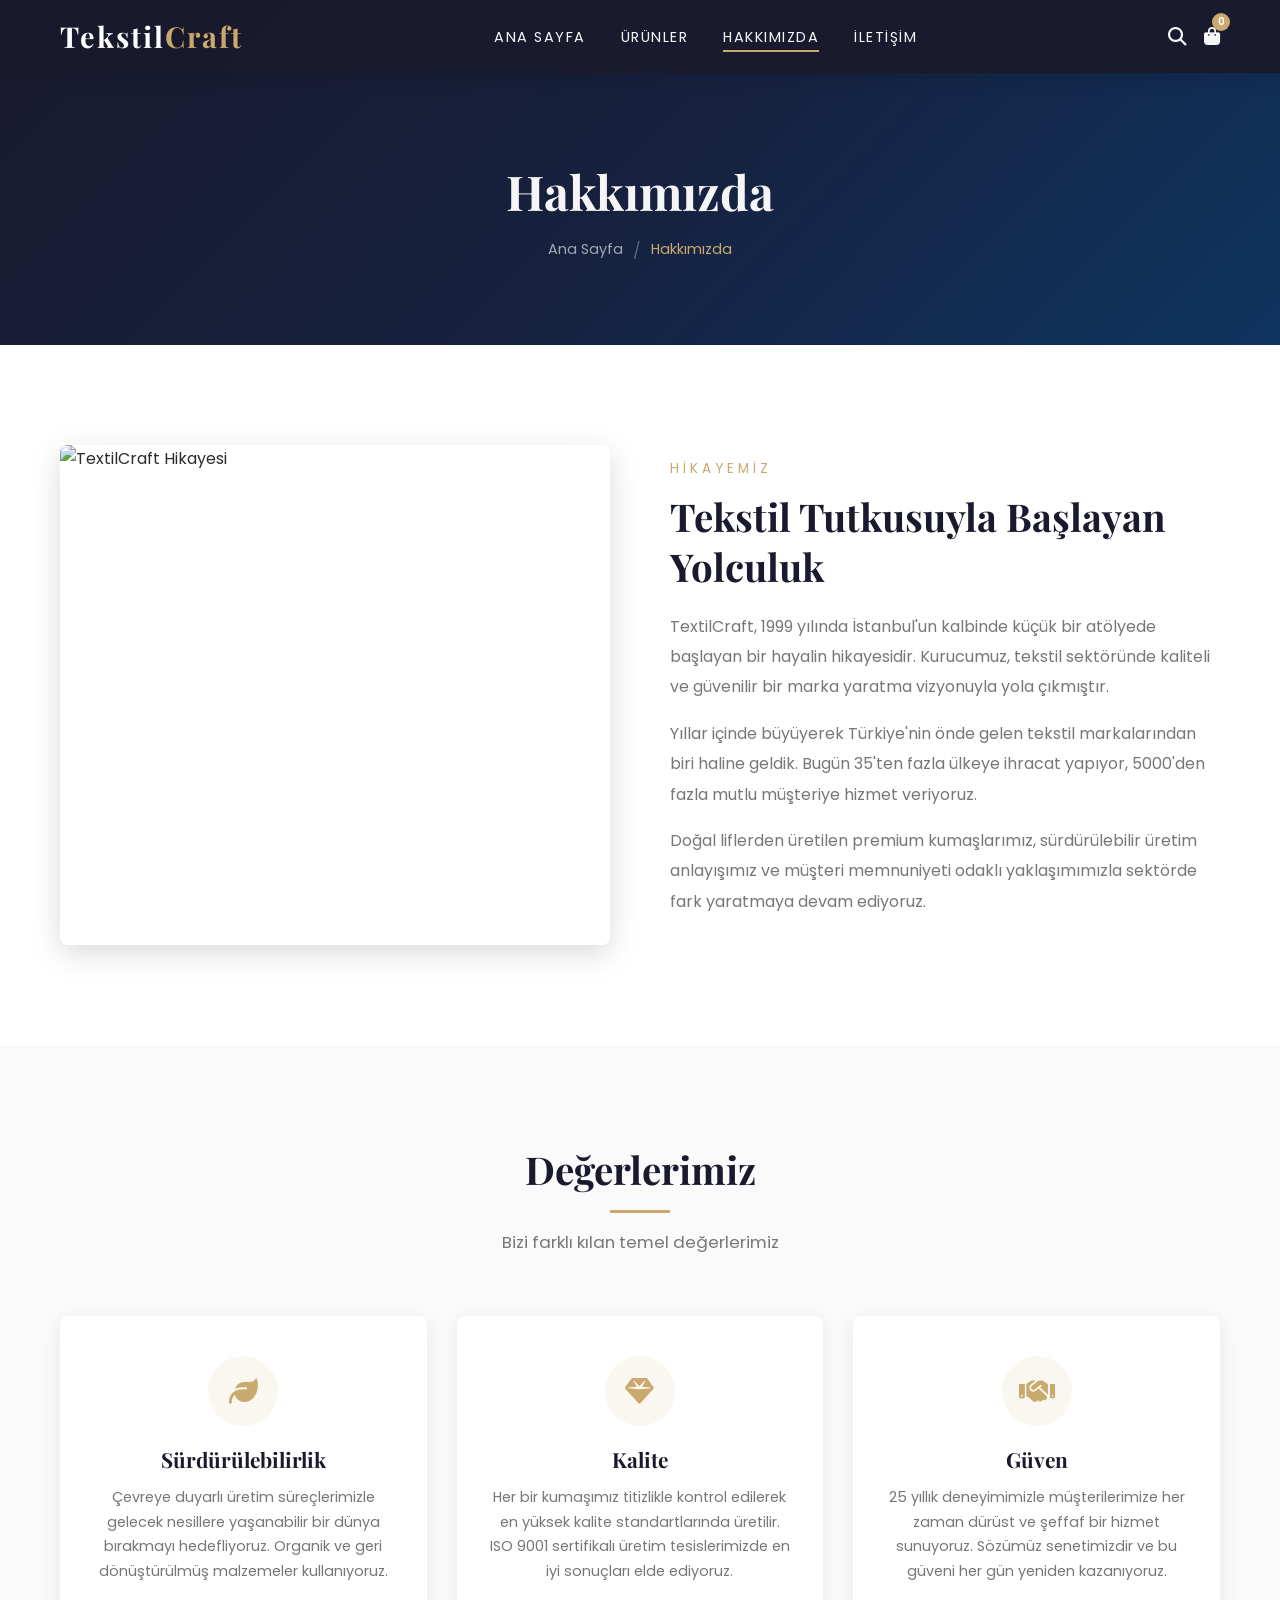
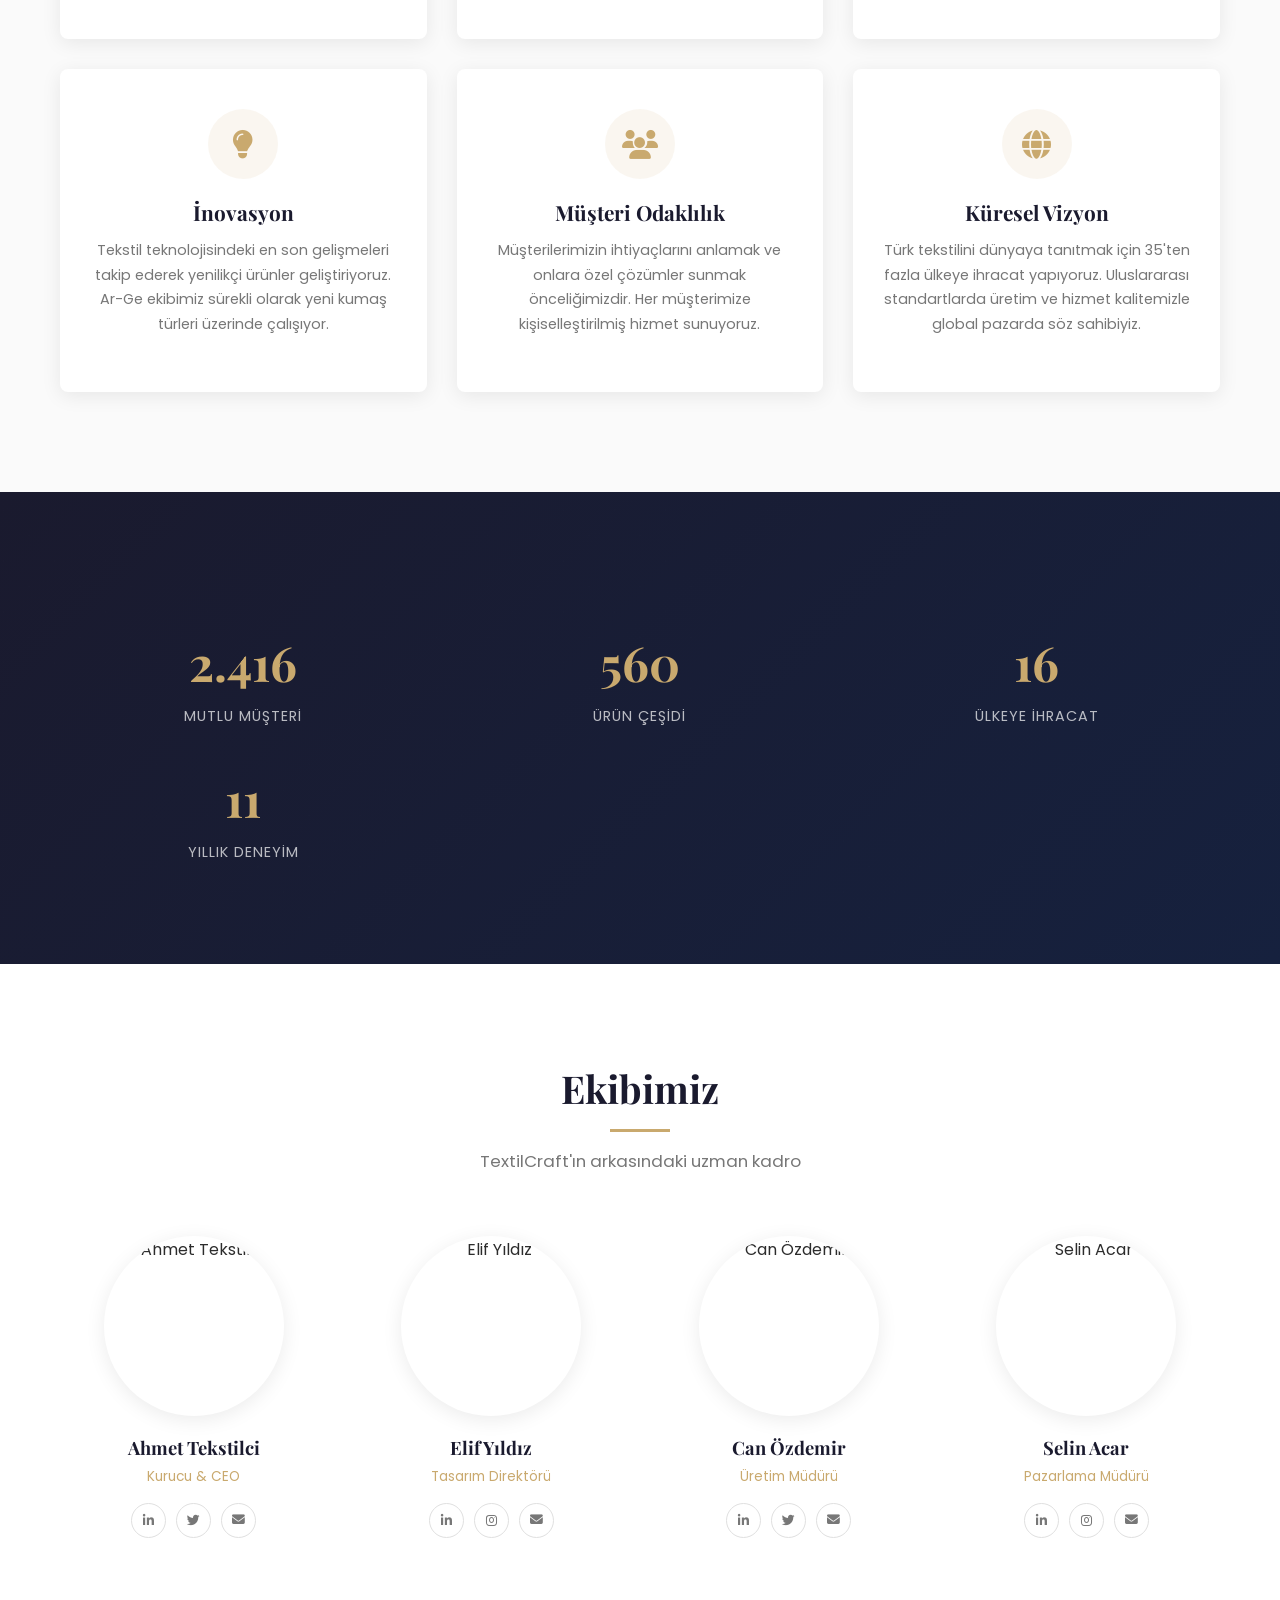
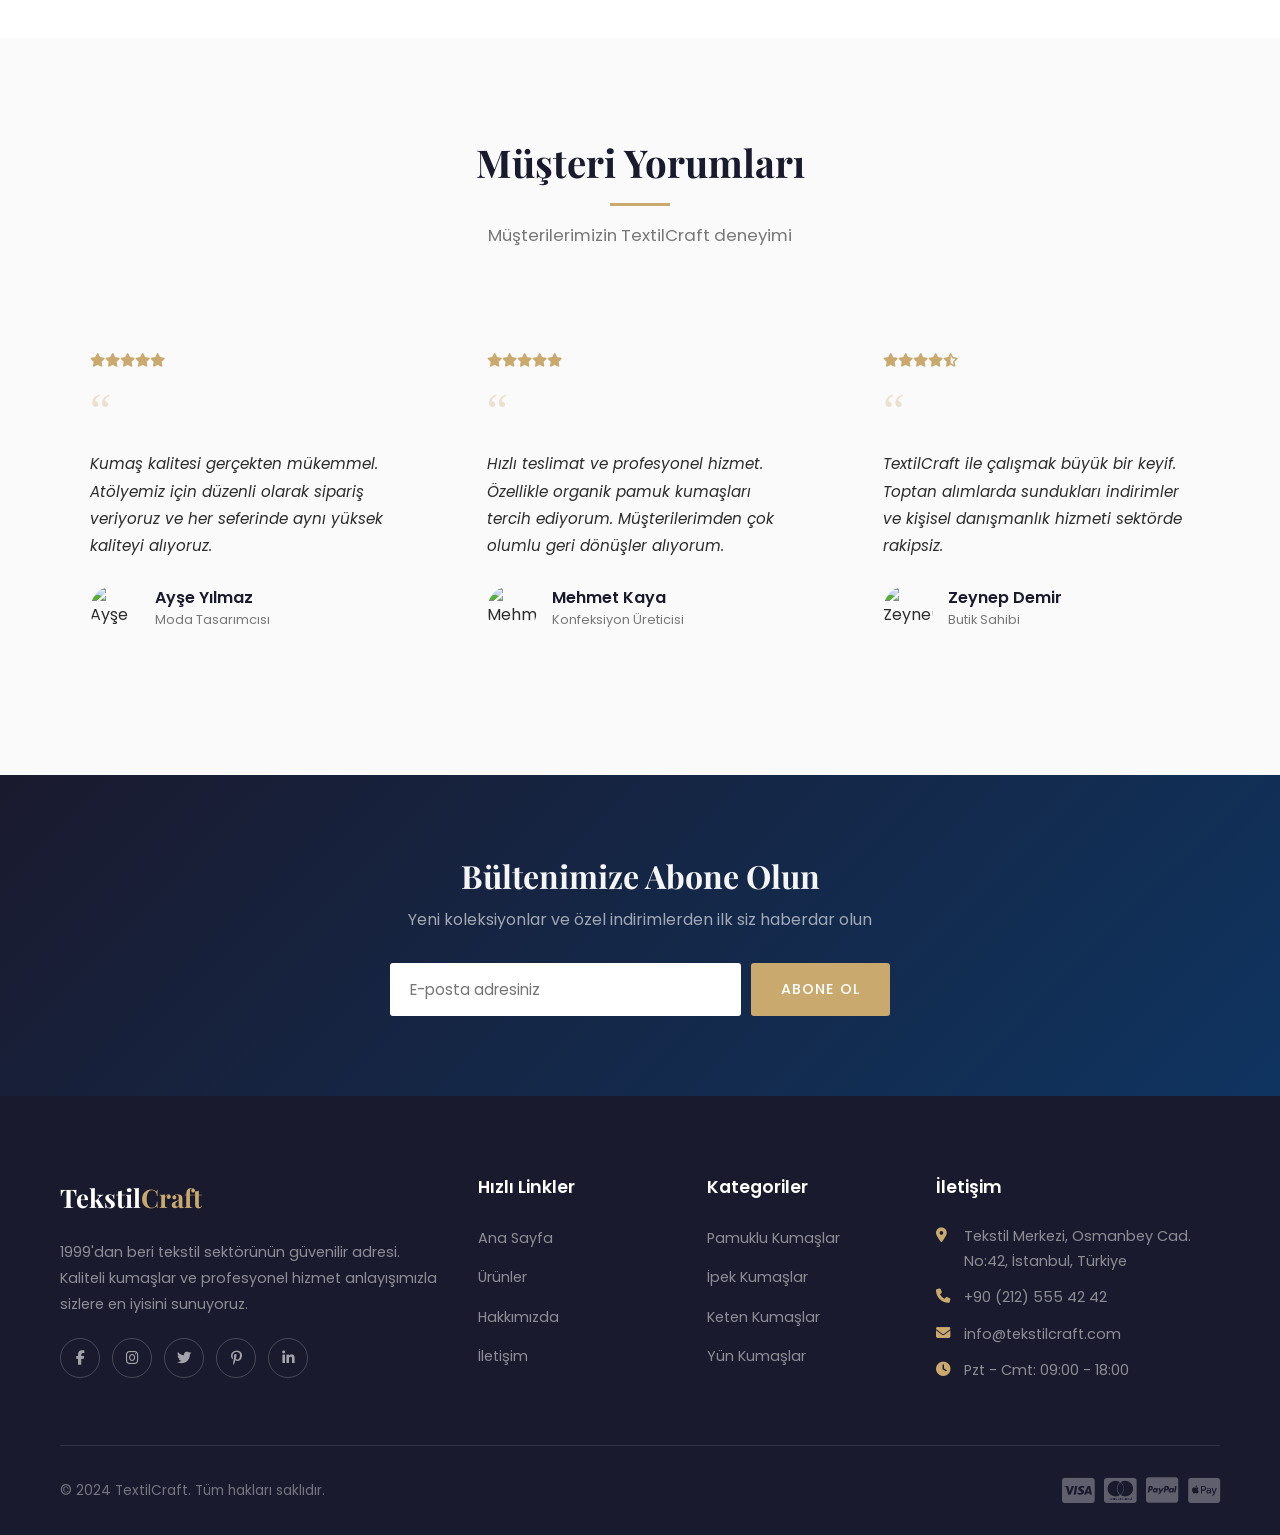
==== commit d49911bf: "feat: Make all site features fully functional - Add Quick View modal HTML to all pages (index, produ" ====
--- a/about.html
+++ b/about.html
@@ -287,11 +287,11 @@
           <div class="footer-logo">Tekstil<span>Craft</span></div>
           <p>1999'dan beri tekstil sektörünün güvenilir adresi. Kaliteli kumaşlar ve profesyonel hizmet anlayışımızla sizlere en iyisini sunuyoruz.</p>
           <div class="footer-social">
-            <a href="#"><i class="fab fa-facebook-f"></i></a>
-            <a href="#"><i class="fab fa-instagram"></i></a>
-            <a href="#"><i class="fab fa-twitter"></i></a>
-            <a href="#"><i class="fab fa-pinterest-p"></i></a>
-            <a href="#"><i class="fab fa-linkedin-in"></i></a>
+            <a href="https://facebook.com/tekstilcraft" target="_blank" rel="noopener noreferrer"><i class="fab fa-facebook-f"></i></a>
+            <a href="https://instagram.com/tekstilcraft" target="_blank" rel="noopener noreferrer"><i class="fab fa-instagram"></i></a>
+            <a href="https://twitter.com/tekstilcraft" target="_blank" rel="noopener noreferrer"><i class="fab fa-twitter"></i></a>
+            <a href="https://pinterest.com/tekstilcraft" target="_blank" rel="noopener noreferrer"><i class="fab fa-pinterest-p"></i></a>
+            <a href="https://linkedin.com/company/tekstilcraft" target="_blank" rel="noopener noreferrer"><i class="fab fa-linkedin-in"></i></a>
           </div>
         </div>
         <div class="footer-col">
@@ -306,10 +306,10 @@
         <div class="footer-col">
           <h4>Kategoriler</h4>
           <ul>
-            <li><a href="products.html">Pamuklu Kumaşlar</a></li>
-            <li><a href="products.html">İpek Kumaşlar</a></li>
-            <li><a href="products.html">Keten Kumaşlar</a></li>
-            <li><a href="products.html">Yün Kumaşlar</a></li>
+            <li><a href="products.html?filter=pamuk">Pamuklu Kumaşlar</a></li>
+            <li><a href="products.html?filter=ipek">İpek Kumaşlar</a></li>
+            <li><a href="products.html?filter=keten">Keten Kumaşlar</a></li>
+            <li><a href="products.html?filter=yun">Yün Kumaşlar</a></li>
           </ul>
         </div>
         <div class="footer-col">
@@ -352,8 +352,19 @@
         <span>Toplam:</span>
         <span id="cartTotal">₺0.00</span>
       </div>
-      <a href="#" class="btn btn-primary">Ödemeye Geç</a>
-    </div>
+      <a href="checkout.html" class="btn btn-primary">Ödemeye Geç</a>
+    </div>
+  </div>
+
+  <!-- Search Overlay -->
+  <div class="search-overlay" id="searchOverlay">
+    <button class="search-close" id="searchClose">&times;</button>
+    <h2>Ne Aramıştınız?</h2>
+    <div class="search-input-wrap">
+      <input type="text" id="searchInput" placeholder="Ürün adı veya kategori yazın...">
+      <i class="fas fa-search search-icon"></i>
+    </div>
+    <div class="search-results" id="searchResults"></div>
   </div>
 
   <!-- Back to Top -->
--- a/css/style.css
+++ b/css/style.css
@@ -1827,6 +1827,326 @@
   font-size: 1rem;
 }
 
+/* ---------- Search Overlay ---------- */
+.search-overlay {
+  position: fixed;
+  top: 0;
+  left: 0;
+  width: 100%;
+  height: 100%;
+  background: rgba(26, 26, 46, 0.97);
+  z-index: 10000;
+  display: flex;
+  flex-direction: column;
+  align-items: center;
+  justify-content: flex-start;
+  padding-top: 120px;
+  opacity: 0;
+  visibility: hidden;
+  transition: all 0.3s ease;
+}
+
+.search-overlay.active {
+  opacity: 1;
+  visibility: visible;
+}
+
+.search-overlay .search-close {
+  position: absolute;
+  top: 30px;
+  right: 30px;
+  color: white;
+  font-size: 2rem;
+  cursor: pointer;
+  width: 50px;
+  height: 50px;
+  display: flex;
+  align-items: center;
+  justify-content: center;
+  border-radius: 50%;
+  transition: var(--transition);
+}
+
+.search-overlay .search-close:hover {
+  background: rgba(255,255,255,0.1);
+}
+
+.search-overlay h2 {
+  color: white;
+  font-size: 1.5rem;
+  margin-bottom: 30px;
+  font-family: var(--font-heading);
+}
+
+.search-overlay .search-input-wrap {
+  width: 90%;
+  max-width: 600px;
+  position: relative;
+  margin-bottom: 30px;
+}
+
+.search-overlay .search-input-wrap input {
+  width: 100%;
+  padding: 18px 25px;
+  padding-right: 50px;
+  font-size: 1.1rem;
+  border: 2px solid rgba(255,255,255,0.2);
+  border-radius: 50px;
+  background: rgba(255,255,255,0.05);
+  color: white;
+  font-family: var(--font-body);
+  outline: none;
+  transition: var(--transition);
+}
+
+.search-overlay .search-input-wrap input::placeholder {
+  color: rgba(255,255,255,0.4);
+}
+
+.search-overlay .search-input-wrap input:focus {
+  border-color: var(--accent);
+}
+
+.search-overlay .search-input-wrap .search-icon {
+  position: absolute;
+  right: 20px;
+  top: 50%;
+  transform: translateY(-50%);
+  color: rgba(255,255,255,0.4);
+  font-size: 1.1rem;
+}
+
+.search-results {
+  width: 90%;
+  max-width: 600px;
+  max-height: 50vh;
+  overflow-y: auto;
+}
+
+.search-hint,
+.search-no-result {
+  color: rgba(255,255,255,0.5);
+  text-align: center;
+  font-family: var(--font-body);
+  font-size: 0.95rem;
+}
+
+.search-result-item {
+  display: flex;
+  align-items: center;
+  gap: 15px;
+  padding: 15px;
+  background: rgba(255,255,255,0.05);
+  border-radius: 8px;
+  margin-bottom: 10px;
+  transition: var(--transition);
+}
+
+.search-result-item:hover {
+  background: rgba(255,255,255,0.1);
+}
+
+.search-result-item img {
+  width: 60px;
+  height: 60px;
+  border-radius: 8px;
+  object-fit: cover;
+}
+
+.search-result-info {
+  flex: 1;
+}
+
+.search-result-info h4 {
+  color: white;
+  font-size: 0.95rem;
+  font-family: var(--font-body);
+  margin-bottom: 3px;
+}
+
+.search-result-info p {
+  color: rgba(255,255,255,0.5);
+  font-size: 0.8rem;
+}
+
+.search-result-price {
+  color: var(--accent);
+  font-weight: 600;
+  font-size: 0.9rem;
+}
+
+.search-add-cart {
+  padding: 8px 16px !important;
+  font-size: 0.8rem !important;
+  white-space: nowrap;
+}
+
+/* ---------- Checkout Page ---------- */
+.checkout-section {
+  padding: 40px 0 80px;
+}
+
+.checkout-grid {
+  display: grid;
+  grid-template-columns: 1.2fr 0.8fr;
+  gap: 40px;
+  align-items: start;
+}
+
+.checkout-form h3,
+.checkout-summary h3 {
+  font-family: var(--font-heading);
+  font-size: 1.4rem;
+  margin-bottom: 25px;
+  padding-bottom: 15px;
+  border-bottom: 2px solid var(--border);
+}
+
+.checkout-form .form-group {
+  margin-bottom: 20px;
+}
+
+.checkout-form .form-group label {
+  display: block;
+  font-weight: 500;
+  margin-bottom: 8px;
+  font-size: 0.9rem;
+  color: var(--text-dark);
+}
+
+.checkout-form .form-group input,
+.checkout-form .form-group select {
+  width: 100%;
+  padding: 12px 16px;
+  border: 1px solid var(--border);
+  border-radius: 6px;
+  font-family: var(--font-body);
+  font-size: 0.95rem;
+  transition: var(--transition);
+}
+
+.checkout-form .form-group input:focus,
+.checkout-form .form-group select:focus {
+  border-color: var(--accent);
+  outline: none;
+  box-shadow: 0 0 0 3px rgba(201, 169, 110, 0.15);
+}
+
+.checkout-summary {
+  background: var(--bg-light);
+  padding: 30px;
+  border-radius: 12px;
+  position: sticky;
+  top: 100px;
+}
+
+.checkout-items {
+  margin-bottom: 20px;
+}
+
+.checkout-item {
+  display: flex;
+  align-items: center;
+  gap: 15px;
+  padding: 12px 0;
+  border-bottom: 1px solid var(--border);
+}
+
+.checkout-item img {
+  width: 60px;
+  height: 60px;
+  border-radius: 8px;
+  object-fit: cover;
+}
+
+.checkout-item-info {
+  flex: 1;
+}
+
+.checkout-item-info h4 {
+  font-family: var(--font-body);
+  font-size: 0.9rem;
+  font-weight: 500;
+}
+
+.checkout-item-info p {
+  font-size: 0.8rem;
+  color: var(--text-muted);
+}
+
+.checkout-item-price {
+  font-weight: 600;
+  color: var(--accent);
+}
+
+.checkout-totals {
+  padding-top: 15px;
+}
+
+.checkout-totals .total-row {
+  display: flex;
+  justify-content: space-between;
+  padding: 8px 0;
+  font-size: 0.95rem;
+}
+
+.checkout-totals .total-row.grand-total {
+  border-top: 2px solid var(--text-dark);
+  margin-top: 10px;
+  padding-top: 15px;
+  font-size: 1.1rem;
+  font-weight: 700;
+}
+
+.checkout-totals .grand-total span:last-child {
+  color: var(--accent);
+}
+
+.payment-methods {
+  margin-top: 20px;
+}
+
+.payment-methods label {
+  display: block;
+  font-weight: 500;
+  margin-bottom: 12px;
+  font-size: 0.9rem;
+}
+
+.payment-option {
+  display: flex;
+  align-items: center;
+  gap: 10px;
+  padding: 12px 15px;
+  border: 1px solid var(--border);
+  border-radius: 8px;
+  margin-bottom: 8px;
+  cursor: pointer;
+  transition: var(--transition);
+}
+
+.payment-option:hover,
+.payment-option.selected {
+  border-color: var(--accent);
+  background: rgba(201, 169, 110, 0.05);
+}
+
+.payment-option input[type="radio"] {
+  accent-color: var(--accent);
+}
+
+.checkout-btn {
+  width: 100%;
+  margin-top: 20px;
+  text-align: center;
+}
+
+@media (max-width: 768px) {
+  .checkout-grid { grid-template-columns: 1fr; }
+  .checkout-summary { position: static; }
+  .search-overlay { padding-top: 80px; }
+}
+
 /* ---------- Animations ---------- */
 .fade-in {
   opacity: 0;
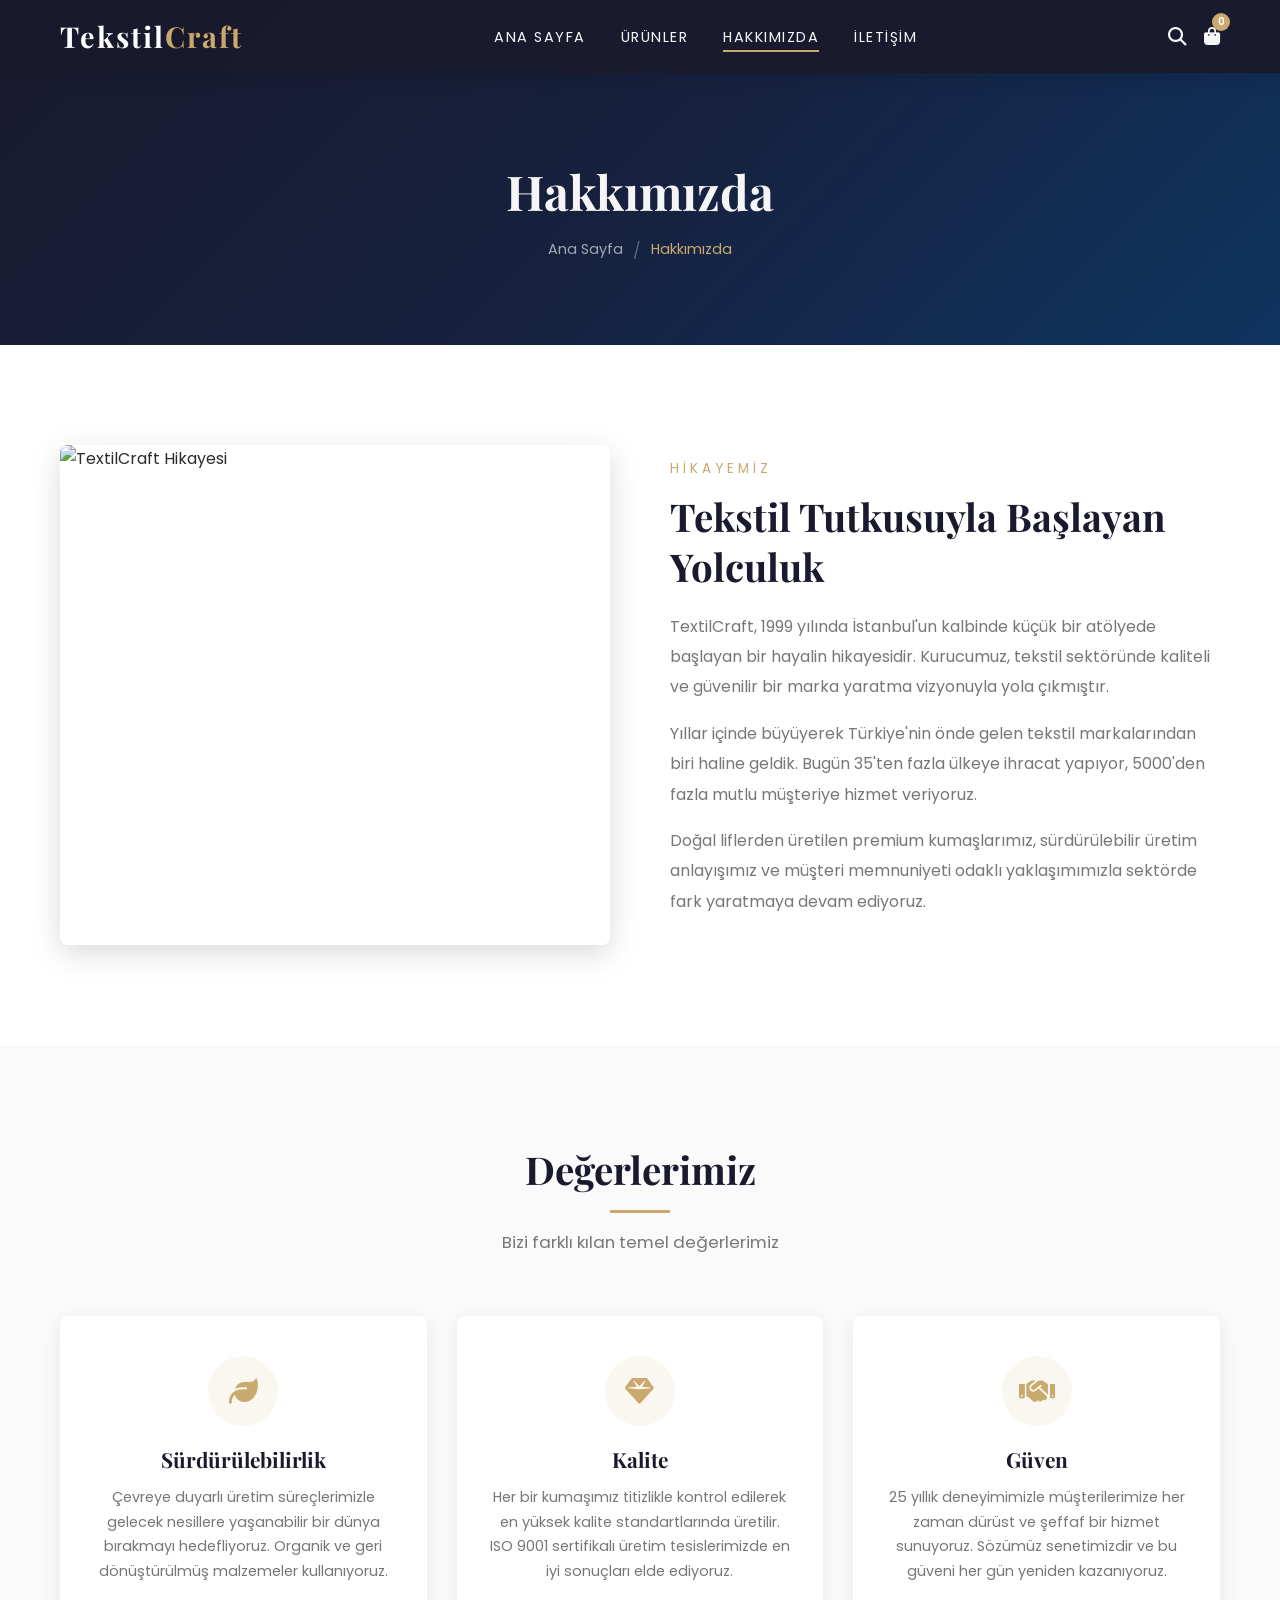
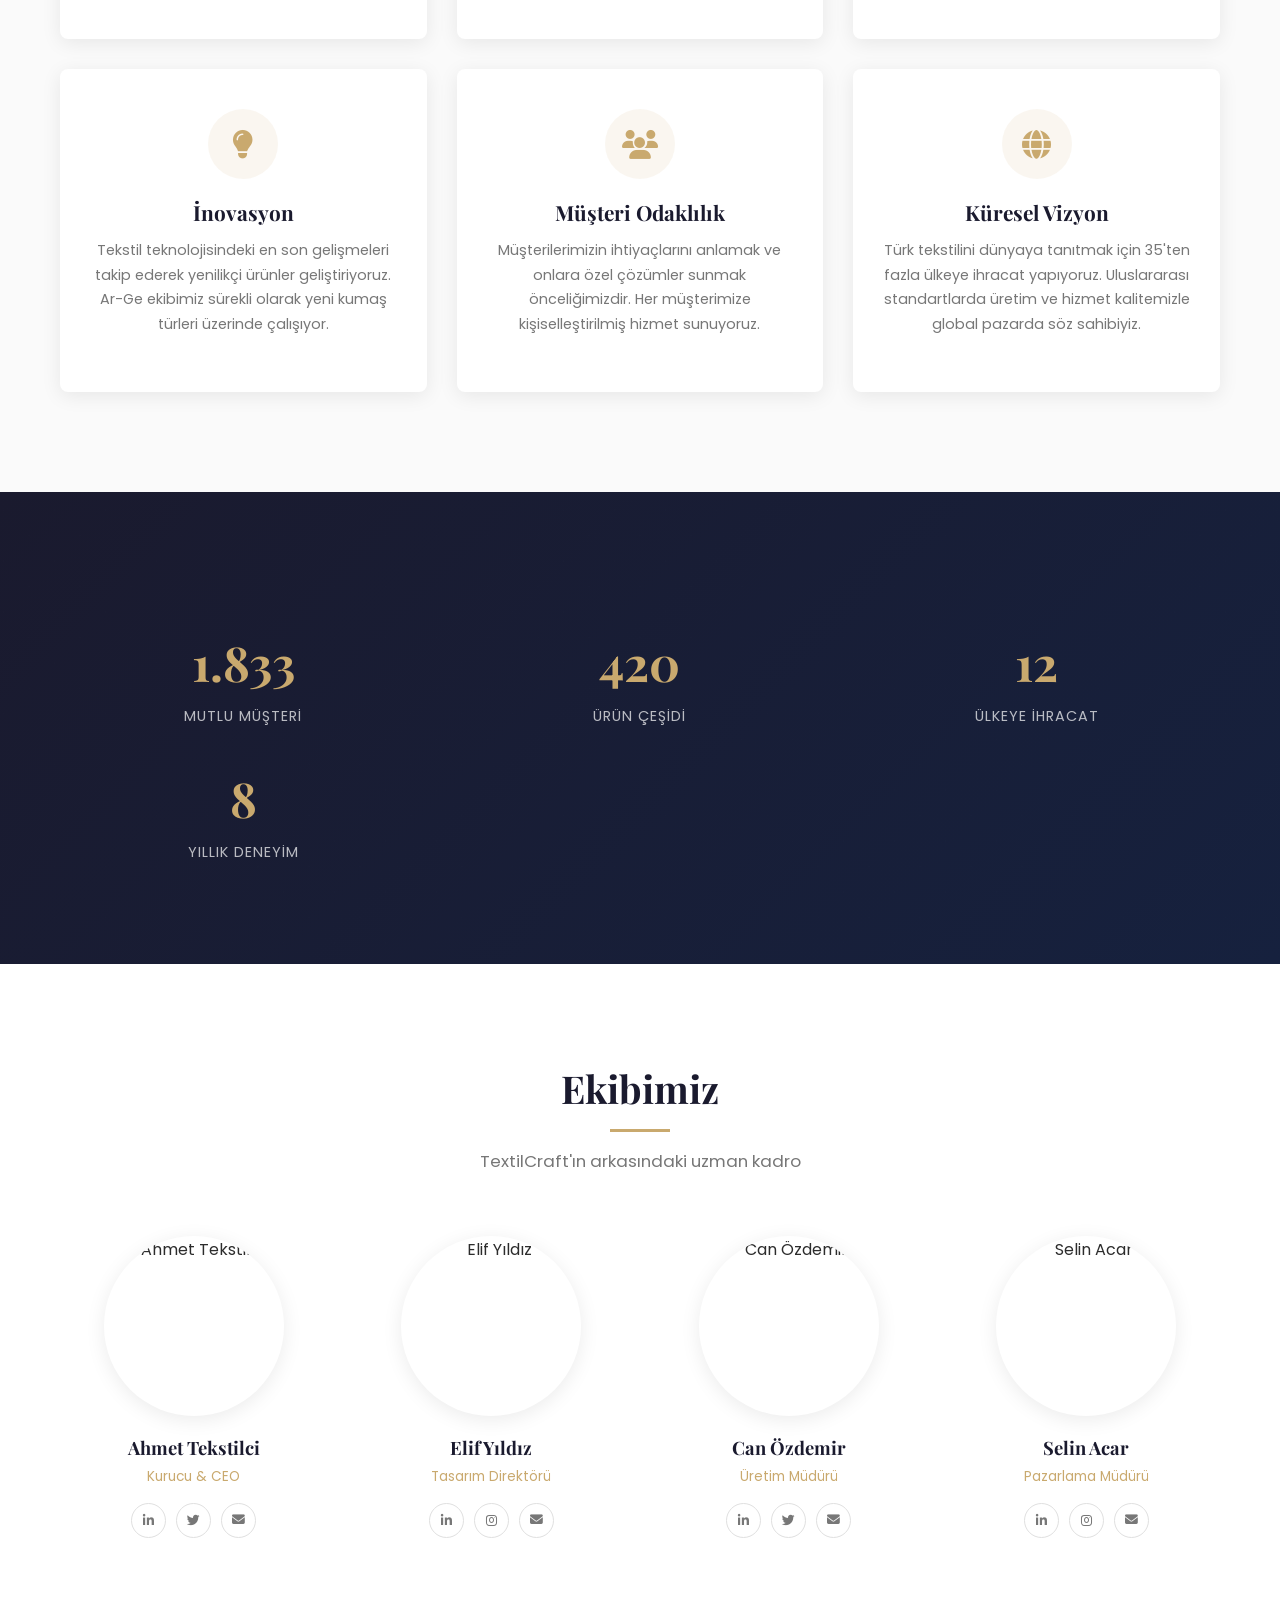
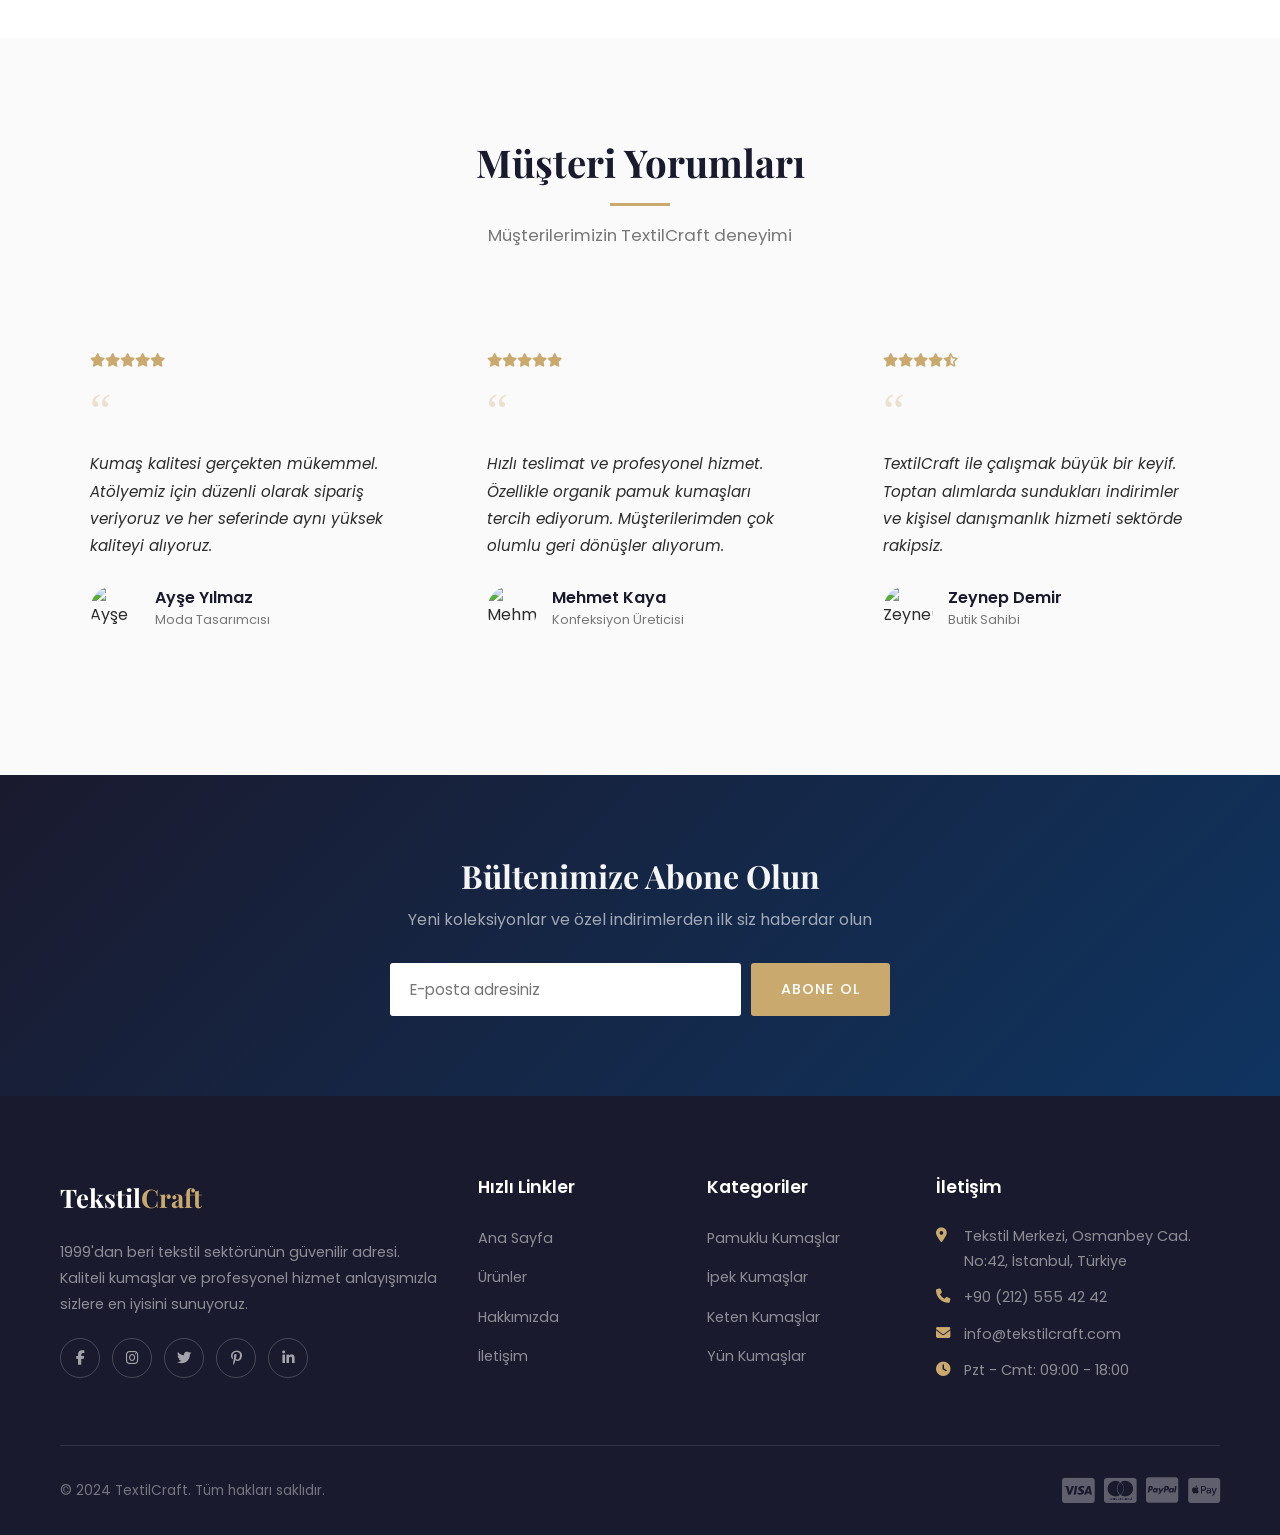
==== commit ded2e360: "fix: Improve site quality - XSS protection, accessibility, CSS bugs, and performance - Add escapeHtm" ====
--- a/about.html
+++ b/about.html
@@ -31,12 +31,12 @@
         </ul>
       </nav>
       <div class="nav-icons">
-        <a href="#" id="searchToggle"><i class="fas fa-search"></i></a>
-        <a href="#" id="cartToggle" class="cart-icon">
+        <a href="#" id="searchToggle" aria-label="Arama"><i class="fas fa-search"></i></a>
+        <a href="#" id="cartToggle" class="cart-icon" aria-label="Sepet">
           <i class="fas fa-shopping-bag"></i>
           <span class="cart-count" id="cartCount">0</span>
         </a>
-        <div class="menu-toggle" id="menuToggle">
+        <div class="menu-toggle" id="menuToggle" role="button" aria-label="Menü" tabindex="0">
           <span></span>
           <span></span>
           <span></span>
@@ -339,7 +339,7 @@
   <div class="cart-sidebar" id="cartSidebar">
     <div class="cart-header">
       <h3>Sepetim (<span id="cartItemCount">0</span>)</h3>
-      <button class="cart-close" id="cartClose">&times;</button>
+      <button class="cart-close" id="cartClose" aria-label="Sepeti Kapat">&times;</button>
     </div>
     <div class="cart-items" id="cartItems">
       <div class="cart-empty">
@@ -358,17 +358,17 @@
 
   <!-- Search Overlay -->
   <div class="search-overlay" id="searchOverlay">
-    <button class="search-close" id="searchClose">&times;</button>
+    <button class="search-close" id="searchClose" aria-label="Aramayı Kapat">&times;</button>
     <h2>Ne Aramıştınız?</h2>
     <div class="search-input-wrap">
-      <input type="text" id="searchInput" placeholder="Ürün adı veya kategori yazın...">
+      <input type="text" id="searchInput" placeholder="Ürün adı veya kategori yazın..." aria-label="Ürün ara">
       <i class="fas fa-search search-icon"></i>
     </div>
     <div class="search-results" id="searchResults"></div>
   </div>
 
   <!-- Back to Top -->
-  <button class="back-to-top" id="backToTop">
+  <button class="back-to-top" id="backToTop" aria-label="Sayfa başına dön">
     <i class="fas fa-arrow-up"></i>
   </button>
 
--- a/css/style.css
+++ b/css/style.css
@@ -1545,7 +1545,7 @@
 .cart-sidebar {
   position: fixed;
   top: 0;
-  right: -400px;
+  right: 0;
   width: 400px;
   height: 100%;
   background: var(--bg-white);
@@ -1553,10 +1553,10 @@
   transition: transform 0.4s ease;
   display: flex;
   flex-direction: column;
+  transform: translateX(100%);
 }
 
 .cart-sidebar.active {
-  right: 0;
   transform: translateX(0);
 }
 
@@ -1673,6 +1673,37 @@
   font-size: 3rem;
   margin-bottom: 15px;
   opacity: 0.3;
+}
+
+/* ---------- FAQ Section ---------- */
+.faq-item {
+  cursor: pointer;
+}
+
+.faq-question {
+  display: flex;
+  justify-content: space-between;
+  align-items: center;
+}
+
+.faq-question h4 {
+  font-family: var(--font-body);
+  font-weight: 600;
+  font-size: 1rem;
+  margin: 0;
+}
+
+.faq-answer {
+  max-height: 0;
+  overflow: hidden;
+  transition: max-height 0.3s ease;
+}
+
+.faq-answer p {
+  padding-top: 15px;
+  font-size: 0.95rem;
+  line-height: 1.8;
+  margin: 0;
 }
 
 /* ---------- Quick View Modal ---------- */
@@ -1693,6 +1724,26 @@
 }
 
 .modal-overlay.active {
+  opacity: 1;
+  visibility: visible;
+}
+
+.quick-view-modal {
+  position: fixed;
+  top: 0;
+  left: 0;
+  width: 100%;
+  height: 100%;
+  z-index: 10001;
+  display: flex;
+  align-items: center;
+  justify-content: center;
+  opacity: 0;
+  visibility: hidden;
+  transition: var(--transition);
+}
+
+.quick-view-modal.active {
   opacity: 1;
   visibility: visible;
 }
@@ -1710,7 +1761,8 @@
   transition: var(--transition);
 }
 
-.modal-overlay.active .modal-content {
+.modal-overlay.active .modal-content,
+.quick-view-modal.active .modal-content {
   transform: scale(1);
 }
 
@@ -2145,6 +2197,16 @@
   .checkout-grid { grid-template-columns: 1fr; }
   .checkout-summary { position: static; }
   .search-overlay { padding-top: 80px; }
+}
+
+/* ---------- Focus Styles ---------- */
+a:focus-visible,
+button:focus-visible,
+input:focus-visible,
+select:focus-visible,
+textarea:focus-visible {
+  outline: 2px solid var(--accent);
+  outline-offset: 2px;
 }
 
 /* ---------- Animations ---------- */
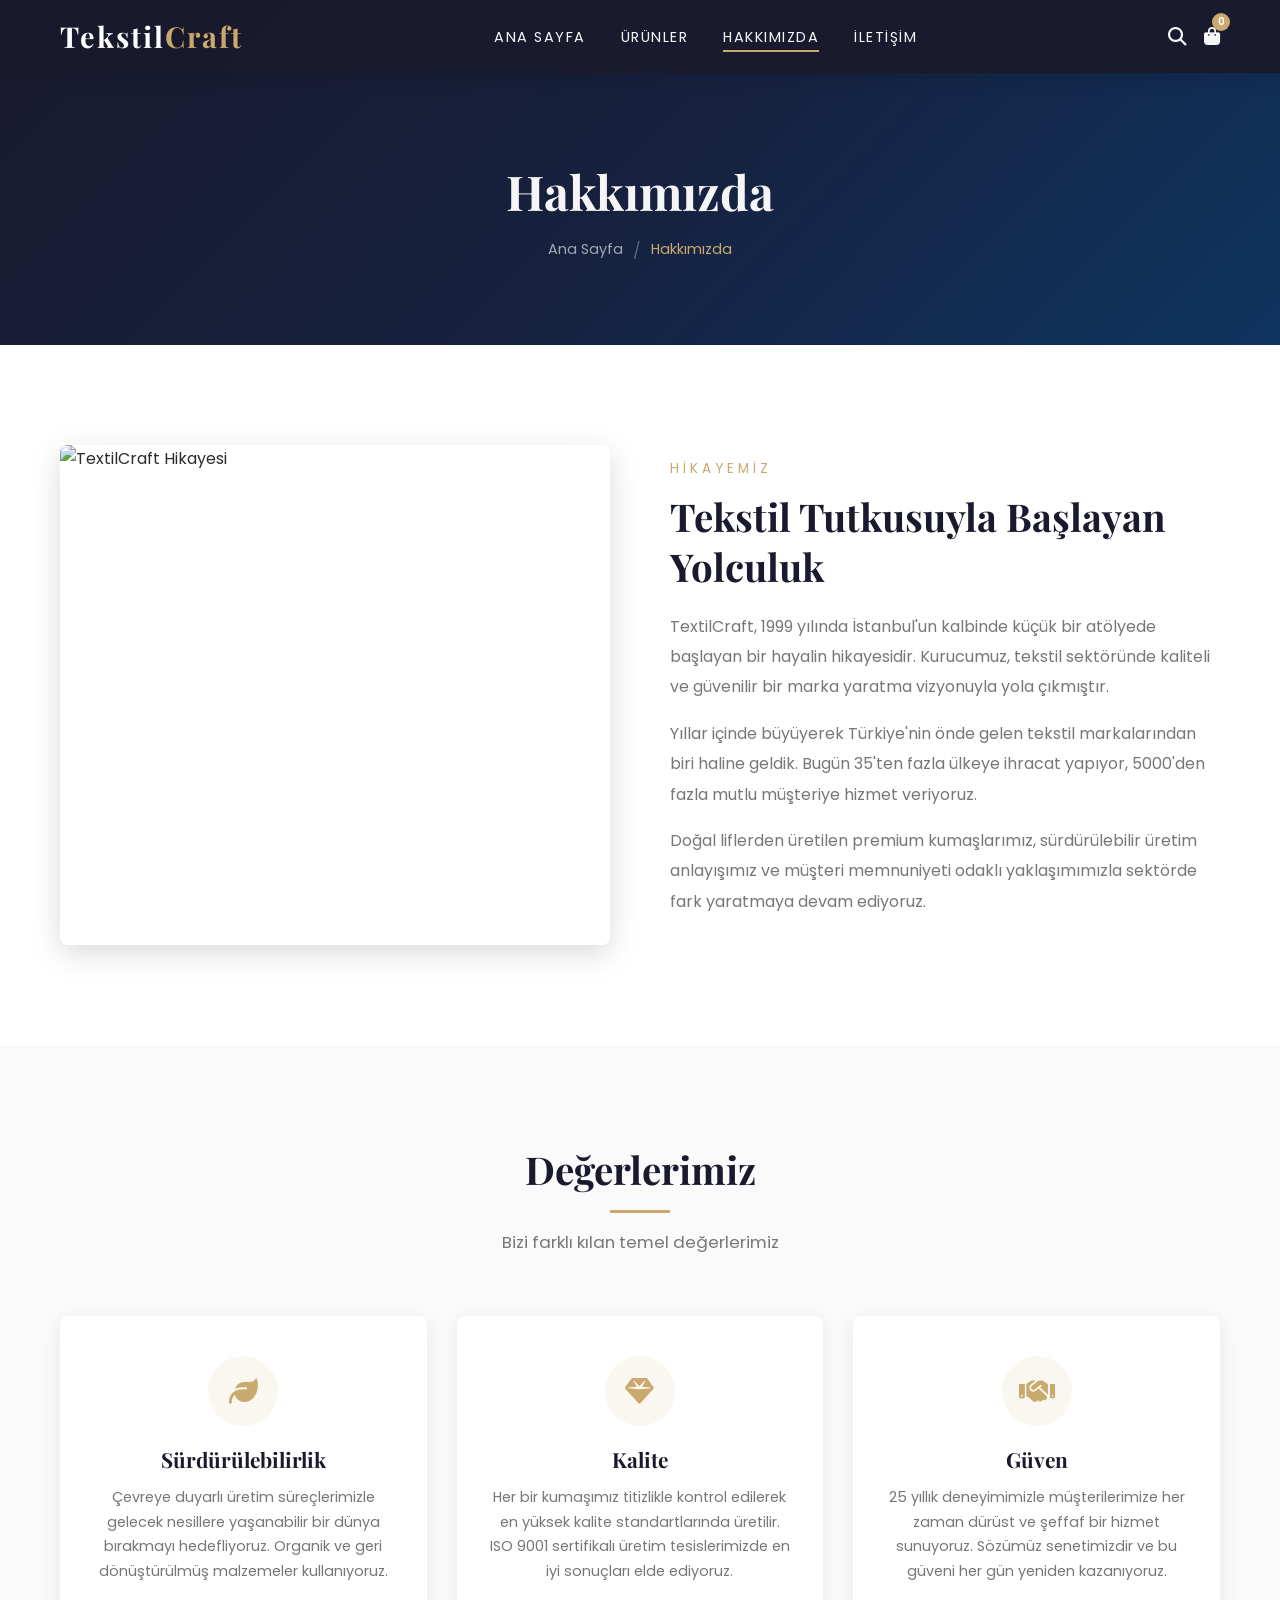
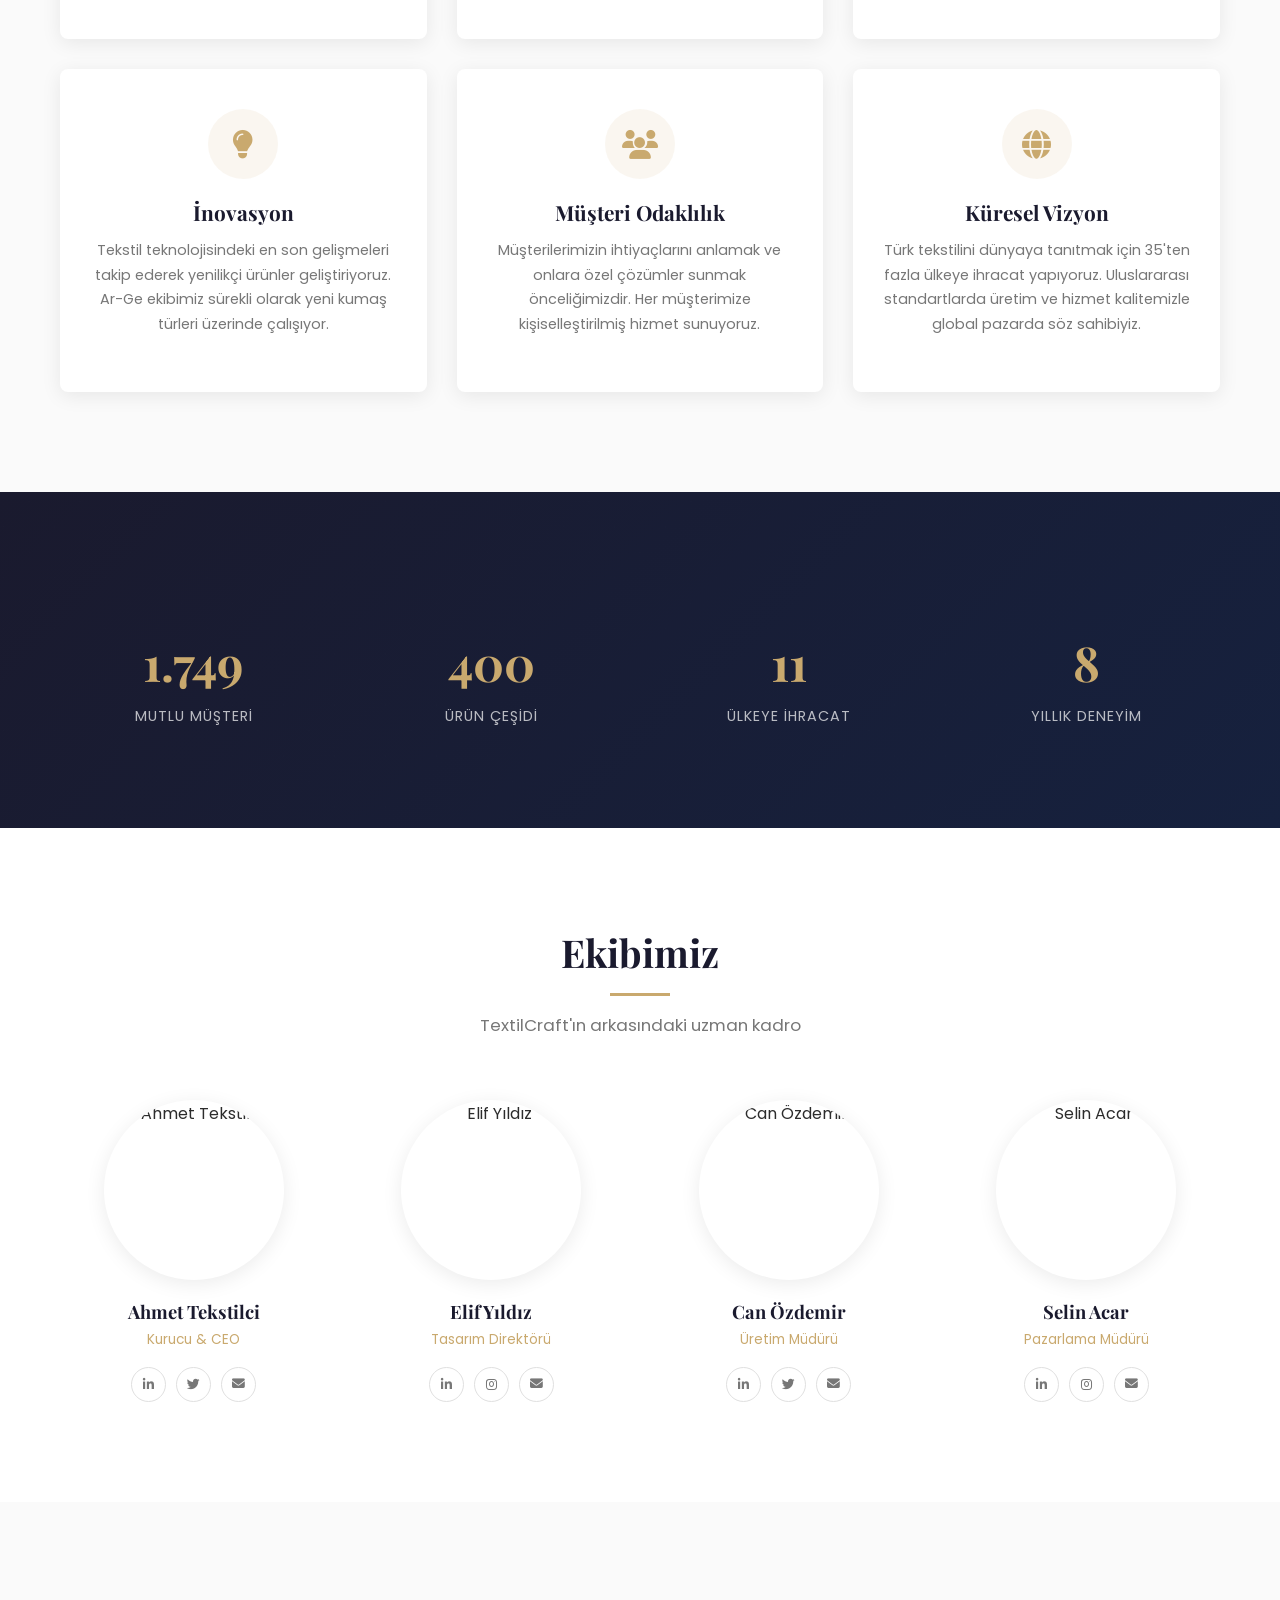
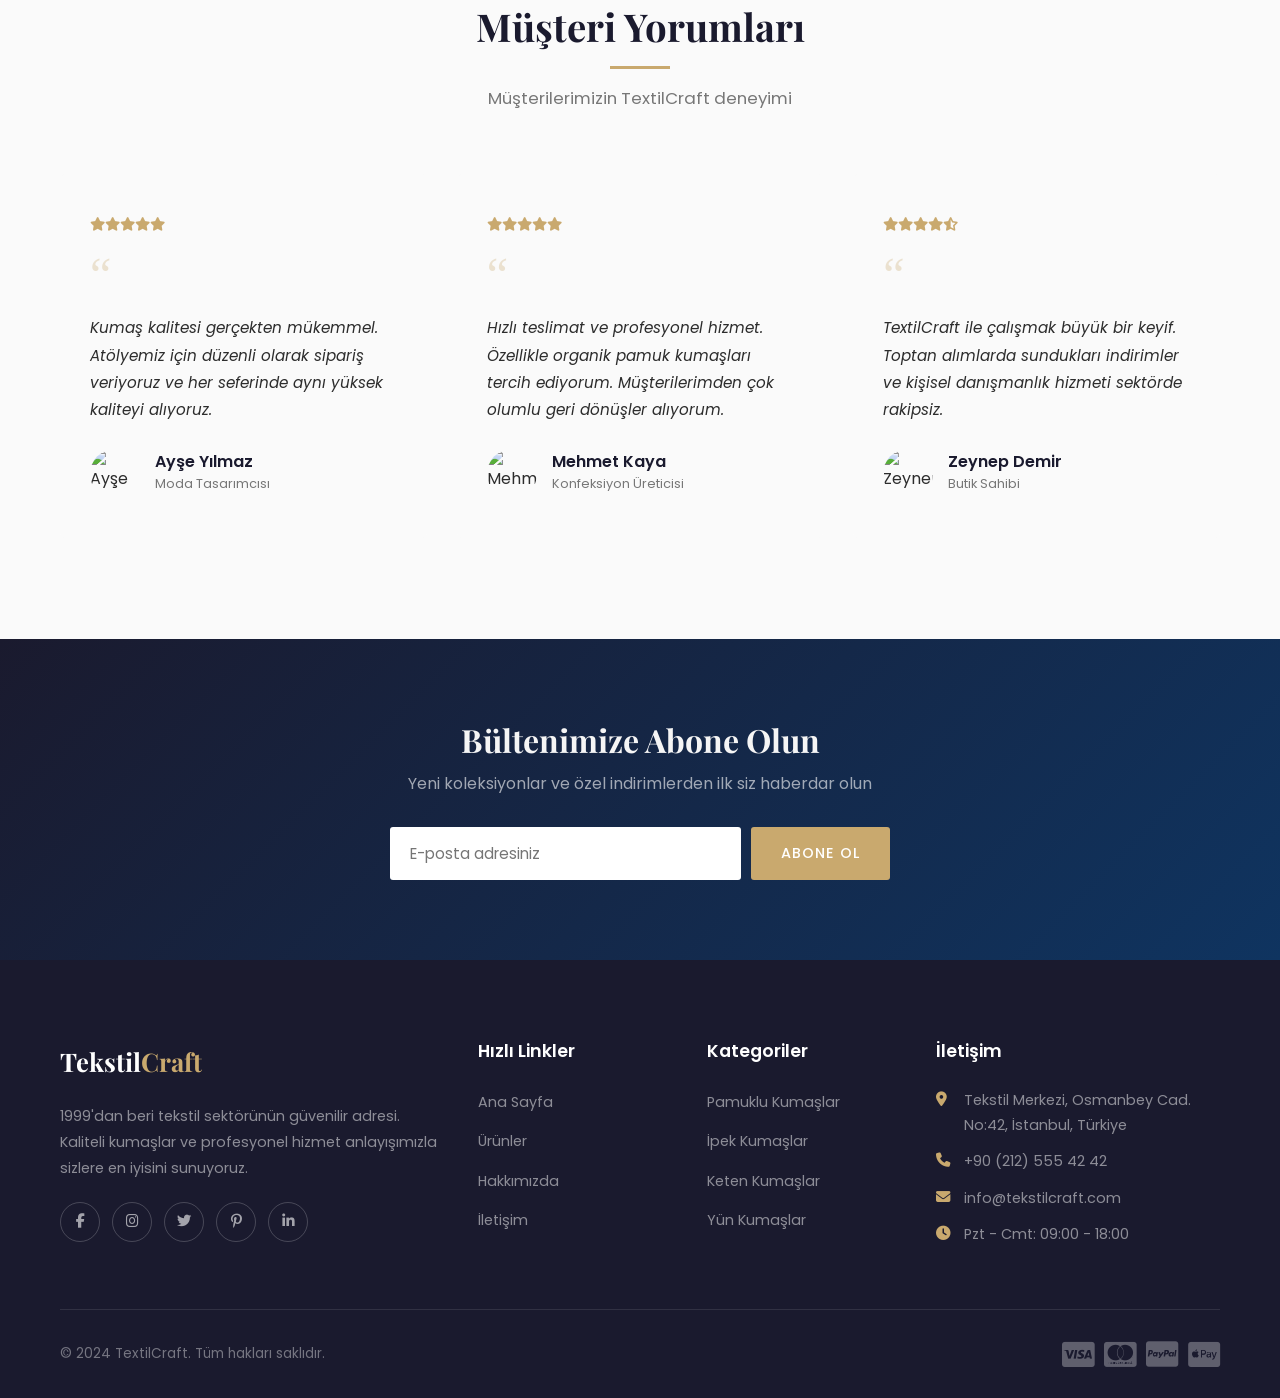
==== commit 870ceffd: "fix: Hataları düzelt ve kod kalitesini iyileştir - CSS: Sepet sidebar geçiş animasyonu düzeltildi (r" ====
--- a/about.html
+++ b/about.html
@@ -31,12 +31,12 @@
         </ul>
       </nav>
       <div class="nav-icons">
-        <a href="#" id="searchToggle" aria-label="Arama"><i class="fas fa-search"></i></a>
-        <a href="#" id="cartToggle" class="cart-icon" aria-label="Sepet">
+        <a href="#" id="searchToggle"><i class="fas fa-search"></i></a>
+        <a href="#" id="cartToggle" class="cart-icon">
           <i class="fas fa-shopping-bag"></i>
           <span class="cart-count" id="cartCount">0</span>
         </a>
-        <div class="menu-toggle" id="menuToggle" role="button" aria-label="Menü" tabindex="0">
+        <div class="menu-toggle" id="menuToggle">
           <span></span>
           <span></span>
           <span></span>
@@ -61,10 +61,10 @@
     <div class="container">
       <div class="about-intro-grid">
         <div class="about-image fade-in-left">
-          <img src="https://images.unsplash.com/photo-1558618666-fcd25c85f82e?w=600&h=500&fit=crop" alt="TextilCraft Hikayesi" class="main-img" style="border-radius: 8px; box-shadow: 0 8px 30px rgba(0,0,0,0.15);">
+          <img src="https://images.unsplash.com/photo-1558618666-fcd25c85f82e?w=600&h=500&fit=crop" alt="TextilCraft Hikayesi" class="main-img">
         </div>
         <div class="about-intro-content fade-in-right">
-          <p class="subtitle" style="color: var(--accent); letter-spacing: 4px; text-transform: uppercase; font-size: 0.85rem; margin-bottom: 10px;">Hikayemiz</p>
+          <p class="subtitle">Hikayemiz</p>
           <h2>Tekstil Tutkusuyla Başlayan Yolculuk</h2>
           <p>TextilCraft, 1999 yılında İstanbul'un kalbinde küçük bir atölyede başlayan bir hayalin hikayesidir. Kurucumuz, tekstil sektöründe kaliteli ve güvenilir bir marka yaratma vizyonuyla yola çıkmıştır.</p>
           <p>Yıllar içinde büyüyerek Türkiye'nin önde gelen tekstil markalarından biri haline geldik. Bugün 35'ten fazla ülkeye ihracat yapıyor, 5000'den fazla mutlu müşteriye hizmet veriyoruz.</p>
@@ -132,22 +132,22 @@
   <section class="banner-section">
     <div class="hero-bg-pattern"></div>
     <div class="container">
-      <div class="about-stats" style="border: none; padding: 0;">
+      <div class="about-stats">
         <div class="stat-item fade-in">
-          <div class="stat-number" data-count="5000" style="color: var(--accent); font-size: 3rem;">0</div>
-          <div class="stat-label" style="color: rgba(255,255,255,0.7); font-size: 0.9rem;">Mutlu Müşteri</div>
+          <div class="stat-number" data-count="5000">0</div>
+          <div class="stat-label">Mutlu Müşteri</div>
         </div>
         <div class="stat-item fade-in">
-          <div class="stat-number" data-count="1200" style="color: var(--accent); font-size: 3rem;">0</div>
-          <div class="stat-label" style="color: rgba(255,255,255,0.7); font-size: 0.9rem;">Ürün Çeşidi</div>
+          <div class="stat-number" data-count="1200">0</div>
+          <div class="stat-label">Ürün Çeşidi</div>
         </div>
         <div class="stat-item fade-in">
-          <div class="stat-number" data-count="35" style="color: var(--accent); font-size: 3rem;">0</div>
-          <div class="stat-label" style="color: rgba(255,255,255,0.7); font-size: 0.9rem;">Ülkeye İhracat</div>
+          <div class="stat-number" data-count="35">0</div>
+          <div class="stat-label">Ülkeye İhracat</div>
         </div>
         <div class="stat-item fade-in">
-          <div class="stat-number" data-count="25" style="color: var(--accent); font-size: 3rem;">0</div>
-          <div class="stat-label" style="color: rgba(255,255,255,0.7); font-size: 0.9rem;">Yıllık Deneyim</div>
+          <div class="stat-number" data-count="25">0</div>
+          <div class="stat-label">Yıllık Deneyim</div>
         </div>
       </div>
     </div>
@@ -339,7 +339,7 @@
   <div class="cart-sidebar" id="cartSidebar">
     <div class="cart-header">
       <h3>Sepetim (<span id="cartItemCount">0</span>)</h3>
-      <button class="cart-close" id="cartClose" aria-label="Sepeti Kapat">&times;</button>
+      <button class="cart-close" id="cartClose">&times;</button>
     </div>
     <div class="cart-items" id="cartItems">
       <div class="cart-empty">
@@ -358,17 +358,17 @@
 
   <!-- Search Overlay -->
   <div class="search-overlay" id="searchOverlay">
-    <button class="search-close" id="searchClose" aria-label="Aramayı Kapat">&times;</button>
+    <button class="search-close" id="searchClose">&times;</button>
     <h2>Ne Aramıştınız?</h2>
     <div class="search-input-wrap">
-      <input type="text" id="searchInput" placeholder="Ürün adı veya kategori yazın..." aria-label="Ürün ara">
+      <input type="text" id="searchInput" placeholder="Ürün adı veya kategori yazın...">
       <i class="fas fa-search search-icon"></i>
     </div>
     <div class="search-results" id="searchResults"></div>
   </div>
 
   <!-- Back to Top -->
-  <button class="back-to-top" id="backToTop" aria-label="Sayfa başına dön">
+  <button class="back-to-top" id="backToTop">
     <i class="fas fa-arrow-up"></i>
   </button>
 
--- a/css/style.css
+++ b/css/style.css
@@ -1550,10 +1550,10 @@
   height: 100%;
   background: var(--bg-white);
   z-index: 9999;
+  transform: translateX(100%);
   transition: transform 0.4s ease;
   display: flex;
   flex-direction: column;
-  transform: translateX(100%);
 }
 
 .cart-sidebar.active {
@@ -1577,6 +1577,7 @@
   font-size: 1.5rem;
   color: var(--text-dark);
   cursor: pointer;
+  border: none;
 }
 
 .cart-items {
@@ -1673,37 +1674,6 @@
   font-size: 3rem;
   margin-bottom: 15px;
   opacity: 0.3;
-}
-
-/* ---------- FAQ Section ---------- */
-.faq-item {
-  cursor: pointer;
-}
-
-.faq-question {
-  display: flex;
-  justify-content: space-between;
-  align-items: center;
-}
-
-.faq-question h4 {
-  font-family: var(--font-body);
-  font-weight: 600;
-  font-size: 1rem;
-  margin: 0;
-}
-
-.faq-answer {
-  max-height: 0;
-  overflow: hidden;
-  transition: max-height 0.3s ease;
-}
-
-.faq-answer p {
-  padding-top: 15px;
-  font-size: 0.95rem;
-  line-height: 1.8;
-  margin: 0;
 }
 
 /* ---------- Quick View Modal ---------- */
@@ -2033,6 +2003,116 @@
   white-space: nowrap;
 }
 
+/* ---------- FAQ Section ---------- */
+.faq-item {
+  background: white;
+  padding: 25px 30px;
+  border-radius: 8px;
+  margin-bottom: 15px;
+  box-shadow: 0 2px 10px rgba(0, 0, 0, 0.05);
+  cursor: pointer;
+}
+
+.faq-question {
+  display: flex;
+  justify-content: space-between;
+  align-items: center;
+}
+
+.faq-question h4 {
+  font-family: var(--font-body);
+  font-weight: 600;
+  font-size: 1rem;
+}
+
+.faq-question i {
+  color: var(--accent);
+  transition: transform 0.3s;
+  flex-shrink: 0;
+  margin-left: 15px;
+}
+
+.faq-answer {
+  max-height: 0;
+  overflow: hidden;
+  transition: max-height 0.3s ease;
+}
+
+.faq-answer p {
+  padding-top: 15px;
+  font-size: 0.95rem;
+  line-height: 1.8;
+}
+
+.faq-container {
+  max-width: 800px;
+  margin: 0 auto;
+}
+
+/* ---------- Contact Social ---------- */
+.contact-social-title {
+  margin-bottom: 15px;
+  font-family: var(--font-body);
+  font-weight: 600;
+}
+
+.contact-social-wrap {
+  margin-top: 20px;
+}
+
+.contact-social-wrap .footer-social a {
+  border-color: var(--border);
+  color: var(--text-muted);
+}
+
+.contact-social-wrap .footer-social a:hover {
+  border-color: var(--accent);
+  color: white;
+}
+
+/* ---------- About Page Stats (Banner) ---------- */
+.banner-section .about-stats {
+  border: none;
+  padding: 0;
+  grid-template-columns: repeat(4, 1fr);
+}
+
+.banner-section .stat-number {
+  color: var(--accent);
+  font-size: 3rem;
+}
+
+.banner-section .stat-label {
+  color: rgba(255, 255, 255, 0.7);
+  font-size: 0.9rem;
+}
+
+/* ---------- About Intro Subtitle ---------- */
+.about-intro-content .subtitle {
+  color: var(--accent);
+  letter-spacing: 4px;
+  text-transform: uppercase;
+  font-size: 0.85rem;
+  margin-bottom: 10px;
+}
+
+/* ---------- About Image ---------- */
+.about-page-intro .about-image .main-img {
+  border-radius: 8px;
+  box-shadow: 0 8px 30px rgba(0, 0, 0, 0.15);
+}
+
+/* ---------- Contact Info Heading ---------- */
+.contact-heading {
+  margin-bottom: 10px;
+}
+
+.contact-subtext {
+  margin-bottom: 30px;
+  color: var(--text-muted);
+  line-height: 1.8;
+}
+
 /* ---------- Checkout Page ---------- */
 .checkout-section {
   padding: 40px 0 80px;
@@ -2197,16 +2277,6 @@
   .checkout-grid { grid-template-columns: 1fr; }
   .checkout-summary { position: static; }
   .search-overlay { padding-top: 80px; }
-}
-
-/* ---------- Focus Styles ---------- */
-a:focus-visible,
-button:focus-visible,
-input:focus-visible,
-select:focus-visible,
-textarea:focus-visible {
-  outline: 2px solid var(--accent);
-  outline-offset: 2px;
 }
 
 /* ---------- Animations ---------- */
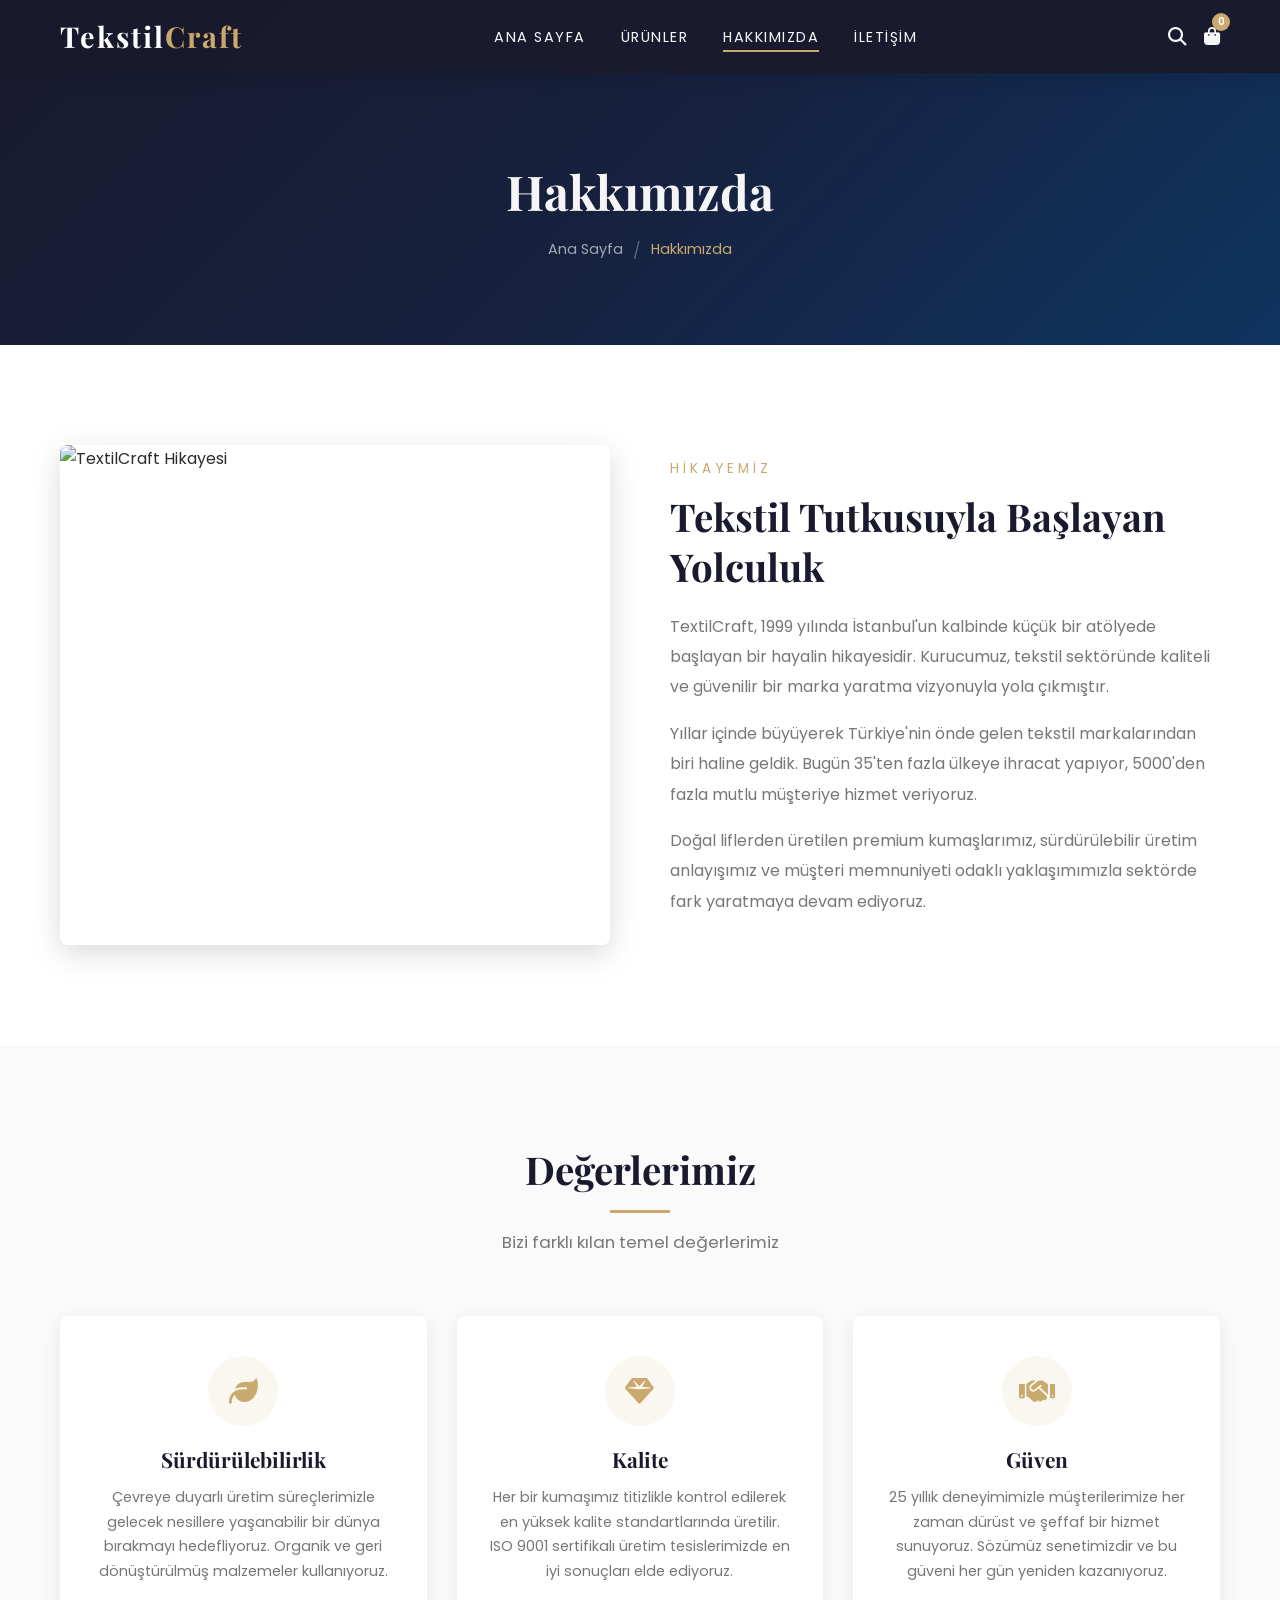
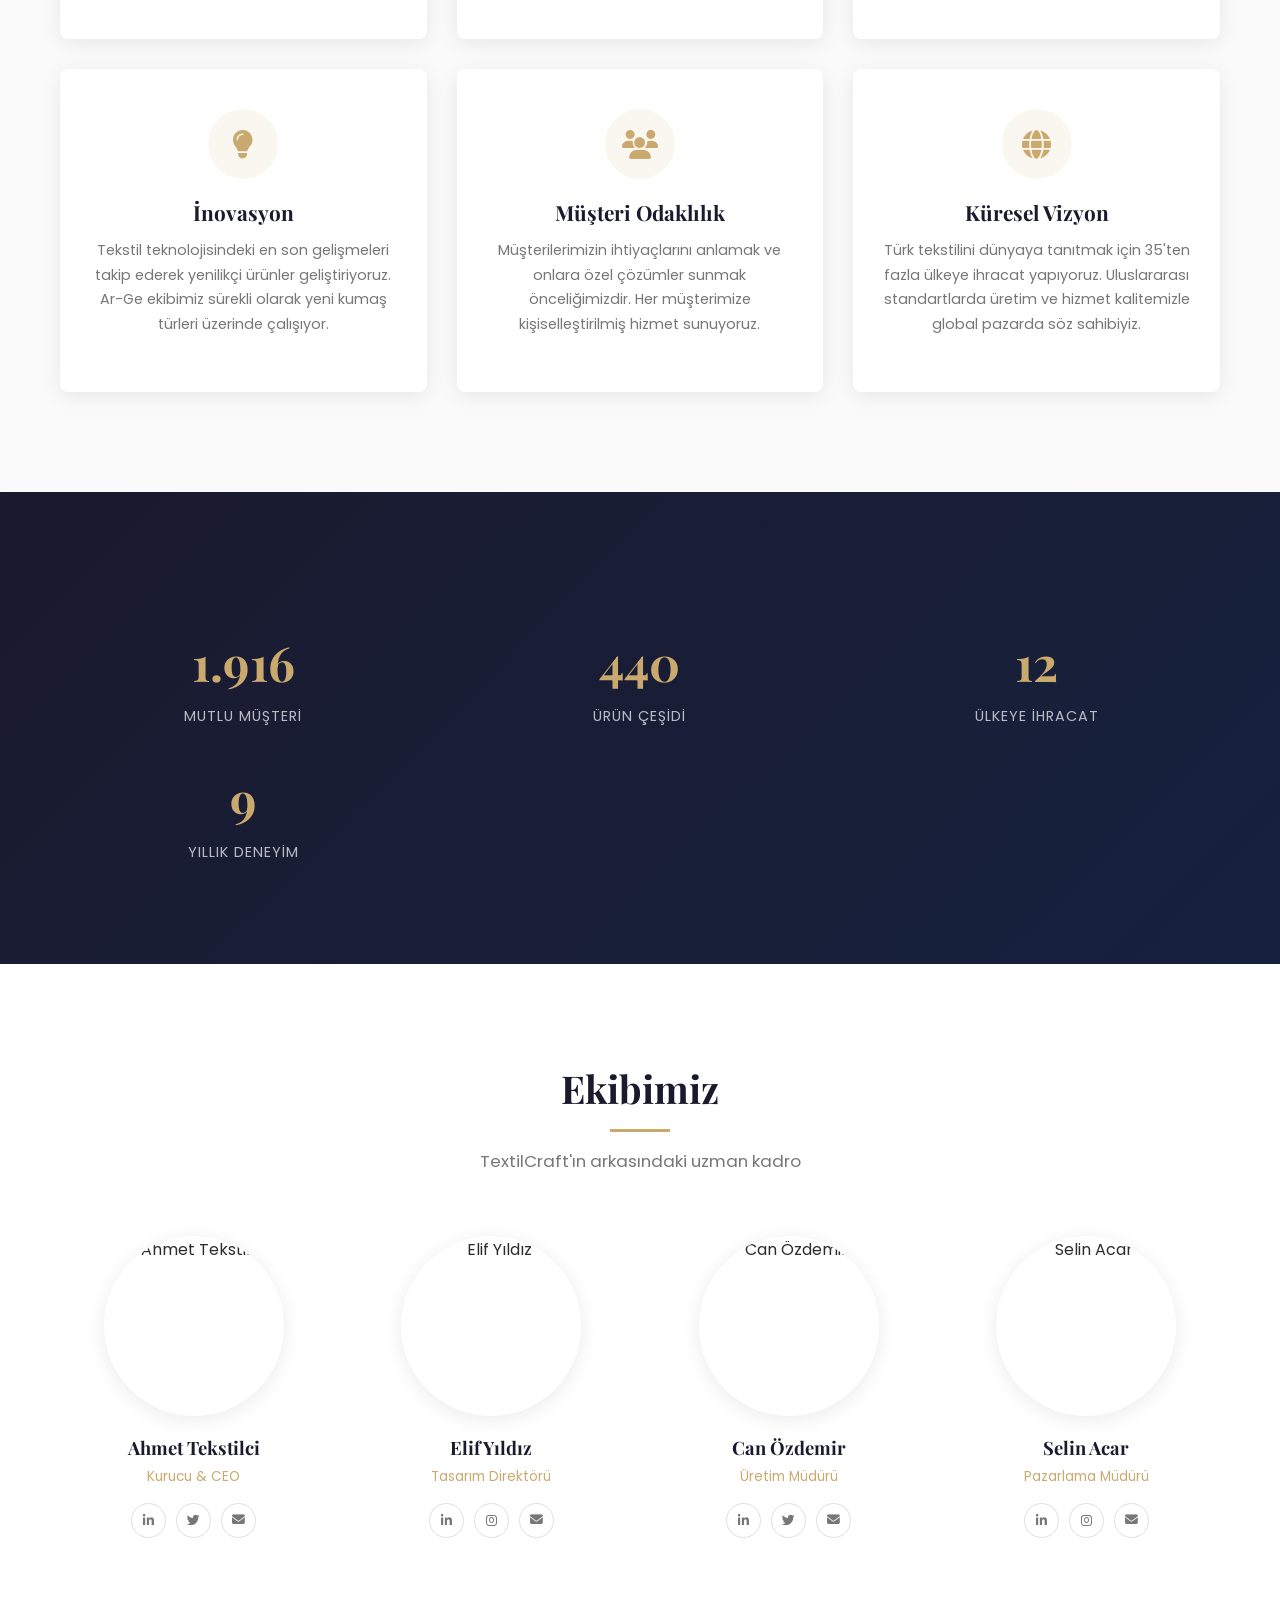
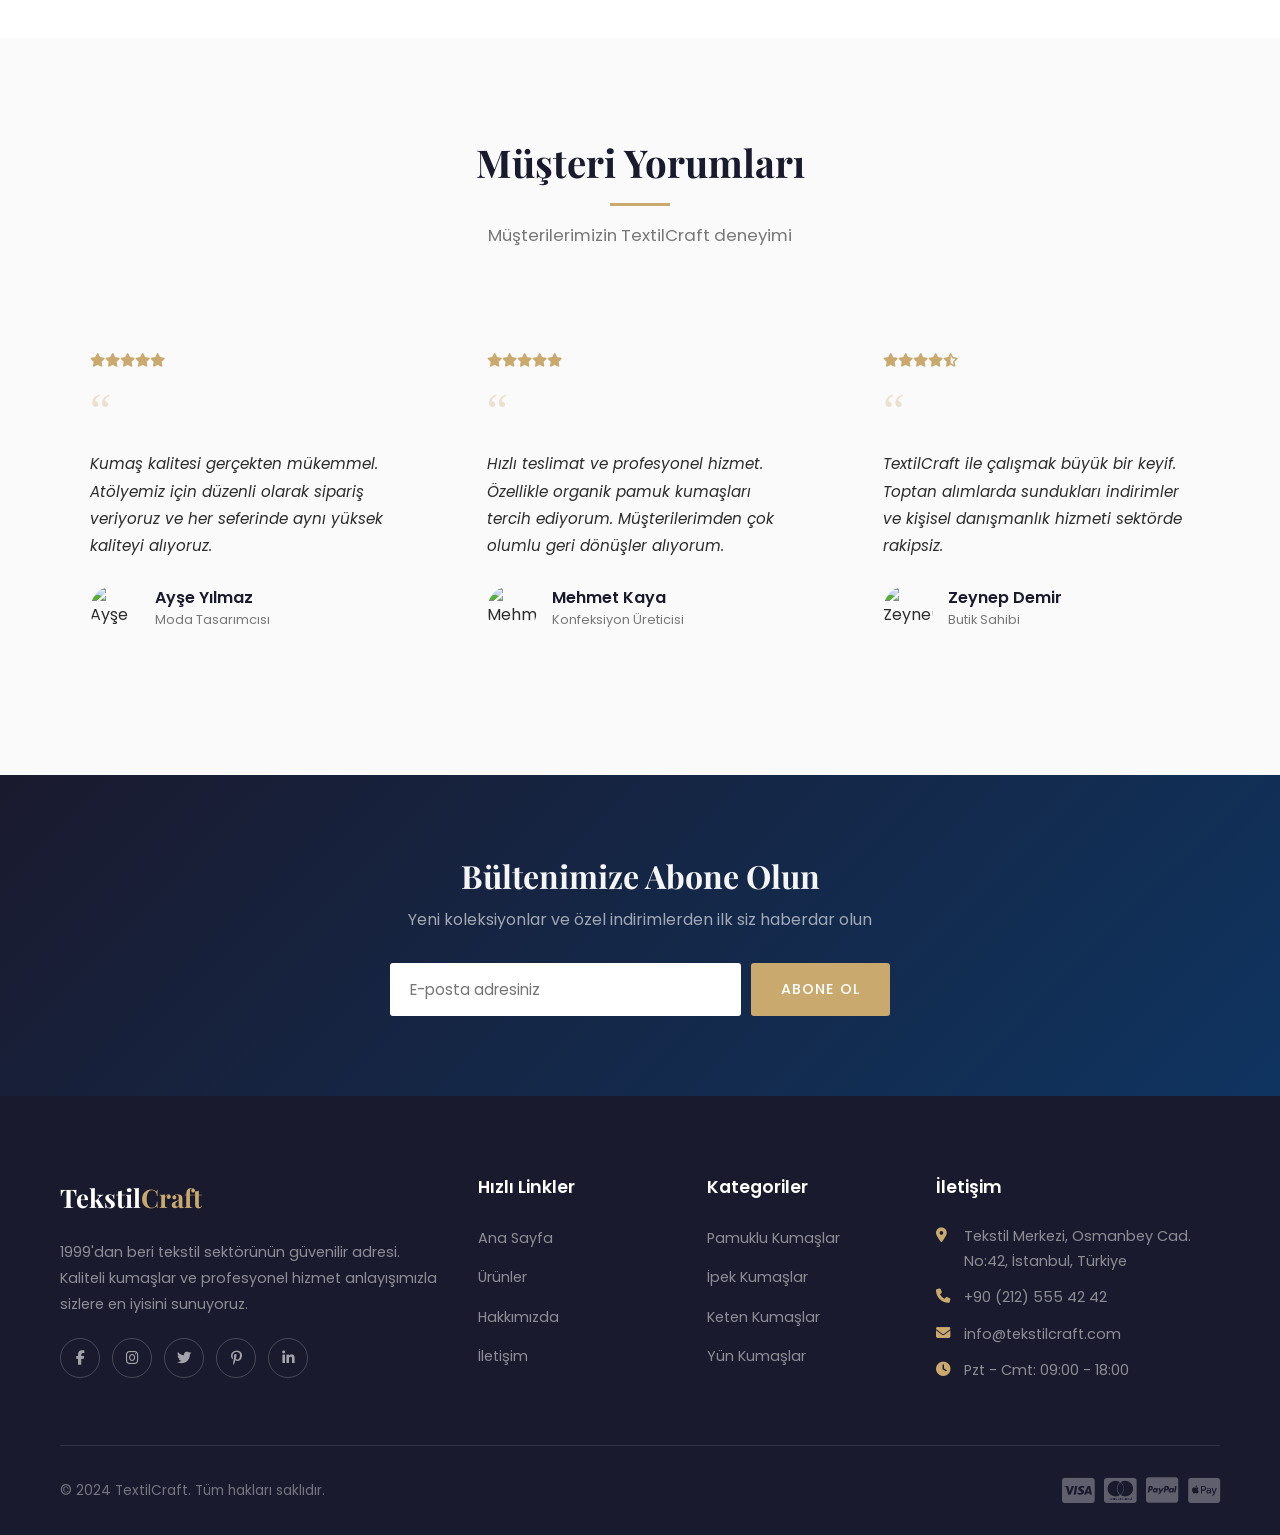
==== commit ab35a71d: "Merge ded2e360ecfd9473cbdba18856ae0b1417cd3d78 into fb8b47733e7b670826efc9166814e093089de374" ====
--- a/about.html
+++ b/about.html
@@ -31,12 +31,12 @@
         </ul>
       </nav>
       <div class="nav-icons">
-        <a href="#" id="searchToggle"><i class="fas fa-search"></i></a>
-        <a href="#" id="cartToggle" class="cart-icon">
+        <a href="#" id="searchToggle" aria-label="Arama"><i class="fas fa-search"></i></a>
+        <a href="#" id="cartToggle" class="cart-icon" aria-label="Sepet">
           <i class="fas fa-shopping-bag"></i>
           <span class="cart-count" id="cartCount">0</span>
         </a>
-        <div class="menu-toggle" id="menuToggle">
+        <div class="menu-toggle" id="menuToggle" role="button" aria-label="Menü" tabindex="0">
           <span></span>
           <span></span>
           <span></span>
@@ -61,10 +61,10 @@
     <div class="container">
       <div class="about-intro-grid">
         <div class="about-image fade-in-left">
-          <img src="https://images.unsplash.com/photo-1558618666-fcd25c85f82e?w=600&h=500&fit=crop" alt="TextilCraft Hikayesi" class="main-img">
+          <img src="https://images.unsplash.com/photo-1558618666-fcd25c85f82e?w=600&h=500&fit=crop" alt="TextilCraft Hikayesi" class="main-img" style="border-radius: 8px; box-shadow: 0 8px 30px rgba(0,0,0,0.15);">
         </div>
         <div class="about-intro-content fade-in-right">
-          <p class="subtitle">Hikayemiz</p>
+          <p class="subtitle" style="color: var(--accent); letter-spacing: 4px; text-transform: uppercase; font-size: 0.85rem; margin-bottom: 10px;">Hikayemiz</p>
           <h2>Tekstil Tutkusuyla Başlayan Yolculuk</h2>
           <p>TextilCraft, 1999 yılında İstanbul'un kalbinde küçük bir atölyede başlayan bir hayalin hikayesidir. Kurucumuz, tekstil sektöründe kaliteli ve güvenilir bir marka yaratma vizyonuyla yola çıkmıştır.</p>
           <p>Yıllar içinde büyüyerek Türkiye'nin önde gelen tekstil markalarından biri haline geldik. Bugün 35'ten fazla ülkeye ihracat yapıyor, 5000'den fazla mutlu müşteriye hizmet veriyoruz.</p>
@@ -132,22 +132,22 @@
   <section class="banner-section">
     <div class="hero-bg-pattern"></div>
     <div class="container">
-      <div class="about-stats">
+      <div class="about-stats" style="border: none; padding: 0;">
         <div class="stat-item fade-in">
-          <div class="stat-number" data-count="5000">0</div>
-          <div class="stat-label">Mutlu Müşteri</div>
+          <div class="stat-number" data-count="5000" style="color: var(--accent); font-size: 3rem;">0</div>
+          <div class="stat-label" style="color: rgba(255,255,255,0.7); font-size: 0.9rem;">Mutlu Müşteri</div>
         </div>
         <div class="stat-item fade-in">
-          <div class="stat-number" data-count="1200">0</div>
-          <div class="stat-label">Ürün Çeşidi</div>
+          <div class="stat-number" data-count="1200" style="color: var(--accent); font-size: 3rem;">0</div>
+          <div class="stat-label" style="color: rgba(255,255,255,0.7); font-size: 0.9rem;">Ürün Çeşidi</div>
         </div>
         <div class="stat-item fade-in">
-          <div class="stat-number" data-count="35">0</div>
-          <div class="stat-label">Ülkeye İhracat</div>
+          <div class="stat-number" data-count="35" style="color: var(--accent); font-size: 3rem;">0</div>
+          <div class="stat-label" style="color: rgba(255,255,255,0.7); font-size: 0.9rem;">Ülkeye İhracat</div>
         </div>
         <div class="stat-item fade-in">
-          <div class="stat-number" data-count="25">0</div>
-          <div class="stat-label">Yıllık Deneyim</div>
+          <div class="stat-number" data-count="25" style="color: var(--accent); font-size: 3rem;">0</div>
+          <div class="stat-label" style="color: rgba(255,255,255,0.7); font-size: 0.9rem;">Yıllık Deneyim</div>
         </div>
       </div>
     </div>
@@ -339,7 +339,7 @@
   <div class="cart-sidebar" id="cartSidebar">
     <div class="cart-header">
       <h3>Sepetim (<span id="cartItemCount">0</span>)</h3>
-      <button class="cart-close" id="cartClose">&times;</button>
+      <button class="cart-close" id="cartClose" aria-label="Sepeti Kapat">&times;</button>
     </div>
     <div class="cart-items" id="cartItems">
       <div class="cart-empty">
@@ -358,17 +358,17 @@
 
   <!-- Search Overlay -->
   <div class="search-overlay" id="searchOverlay">
-    <button class="search-close" id="searchClose">&times;</button>
+    <button class="search-close" id="searchClose" aria-label="Aramayı Kapat">&times;</button>
     <h2>Ne Aramıştınız?</h2>
     <div class="search-input-wrap">
-      <input type="text" id="searchInput" placeholder="Ürün adı veya kategori yazın...">
+      <input type="text" id="searchInput" placeholder="Ürün adı veya kategori yazın..." aria-label="Ürün ara">
       <i class="fas fa-search search-icon"></i>
     </div>
     <div class="search-results" id="searchResults"></div>
   </div>
 
   <!-- Back to Top -->
-  <button class="back-to-top" id="backToTop">
+  <button class="back-to-top" id="backToTop" aria-label="Sayfa başına dön">
     <i class="fas fa-arrow-up"></i>
   </button>
 
--- a/css/style.css
+++ b/css/style.css
@@ -1550,10 +1550,10 @@
   height: 100%;
   background: var(--bg-white);
   z-index: 9999;
+  transition: transform 0.4s ease;
+  display: flex;
+  flex-direction: column;
   transform: translateX(100%);
-  transition: transform 0.4s ease;
-  display: flex;
-  flex-direction: column;
 }
 
 .cart-sidebar.active {
@@ -1577,7 +1577,6 @@
   font-size: 1.5rem;
   color: var(--text-dark);
   cursor: pointer;
-  border: none;
 }
 
 .cart-items {
@@ -1674,6 +1673,37 @@
   font-size: 3rem;
   margin-bottom: 15px;
   opacity: 0.3;
+}
+
+/* ---------- FAQ Section ---------- */
+.faq-item {
+  cursor: pointer;
+}
+
+.faq-question {
+  display: flex;
+  justify-content: space-between;
+  align-items: center;
+}
+
+.faq-question h4 {
+  font-family: var(--font-body);
+  font-weight: 600;
+  font-size: 1rem;
+  margin: 0;
+}
+
+.faq-answer {
+  max-height: 0;
+  overflow: hidden;
+  transition: max-height 0.3s ease;
+}
+
+.faq-answer p {
+  padding-top: 15px;
+  font-size: 0.95rem;
+  line-height: 1.8;
+  margin: 0;
 }
 
 /* ---------- Quick View Modal ---------- */
@@ -2003,116 +2033,6 @@
   white-space: nowrap;
 }
 
-/* ---------- FAQ Section ---------- */
-.faq-item {
-  background: white;
-  padding: 25px 30px;
-  border-radius: 8px;
-  margin-bottom: 15px;
-  box-shadow: 0 2px 10px rgba(0, 0, 0, 0.05);
-  cursor: pointer;
-}
-
-.faq-question {
-  display: flex;
-  justify-content: space-between;
-  align-items: center;
-}
-
-.faq-question h4 {
-  font-family: var(--font-body);
-  font-weight: 600;
-  font-size: 1rem;
-}
-
-.faq-question i {
-  color: var(--accent);
-  transition: transform 0.3s;
-  flex-shrink: 0;
-  margin-left: 15px;
-}
-
-.faq-answer {
-  max-height: 0;
-  overflow: hidden;
-  transition: max-height 0.3s ease;
-}
-
-.faq-answer p {
-  padding-top: 15px;
-  font-size: 0.95rem;
-  line-height: 1.8;
-}
-
-.faq-container {
-  max-width: 800px;
-  margin: 0 auto;
-}
-
-/* ---------- Contact Social ---------- */
-.contact-social-title {
-  margin-bottom: 15px;
-  font-family: var(--font-body);
-  font-weight: 600;
-}
-
-.contact-social-wrap {
-  margin-top: 20px;
-}
-
-.contact-social-wrap .footer-social a {
-  border-color: var(--border);
-  color: var(--text-muted);
-}
-
-.contact-social-wrap .footer-social a:hover {
-  border-color: var(--accent);
-  color: white;
-}
-
-/* ---------- About Page Stats (Banner) ---------- */
-.banner-section .about-stats {
-  border: none;
-  padding: 0;
-  grid-template-columns: repeat(4, 1fr);
-}
-
-.banner-section .stat-number {
-  color: var(--accent);
-  font-size: 3rem;
-}
-
-.banner-section .stat-label {
-  color: rgba(255, 255, 255, 0.7);
-  font-size: 0.9rem;
-}
-
-/* ---------- About Intro Subtitle ---------- */
-.about-intro-content .subtitle {
-  color: var(--accent);
-  letter-spacing: 4px;
-  text-transform: uppercase;
-  font-size: 0.85rem;
-  margin-bottom: 10px;
-}
-
-/* ---------- About Image ---------- */
-.about-page-intro .about-image .main-img {
-  border-radius: 8px;
-  box-shadow: 0 8px 30px rgba(0, 0, 0, 0.15);
-}
-
-/* ---------- Contact Info Heading ---------- */
-.contact-heading {
-  margin-bottom: 10px;
-}
-
-.contact-subtext {
-  margin-bottom: 30px;
-  color: var(--text-muted);
-  line-height: 1.8;
-}
-
 /* ---------- Checkout Page ---------- */
 .checkout-section {
   padding: 40px 0 80px;
@@ -2277,6 +2197,16 @@
   .checkout-grid { grid-template-columns: 1fr; }
   .checkout-summary { position: static; }
   .search-overlay { padding-top: 80px; }
+}
+
+/* ---------- Focus Styles ---------- */
+a:focus-visible,
+button:focus-visible,
+input:focus-visible,
+select:focus-visible,
+textarea:focus-visible {
+  outline: 2px solid var(--accent);
+  outline-offset: 2px;
 }
 
 /* ---------- Animations ---------- */
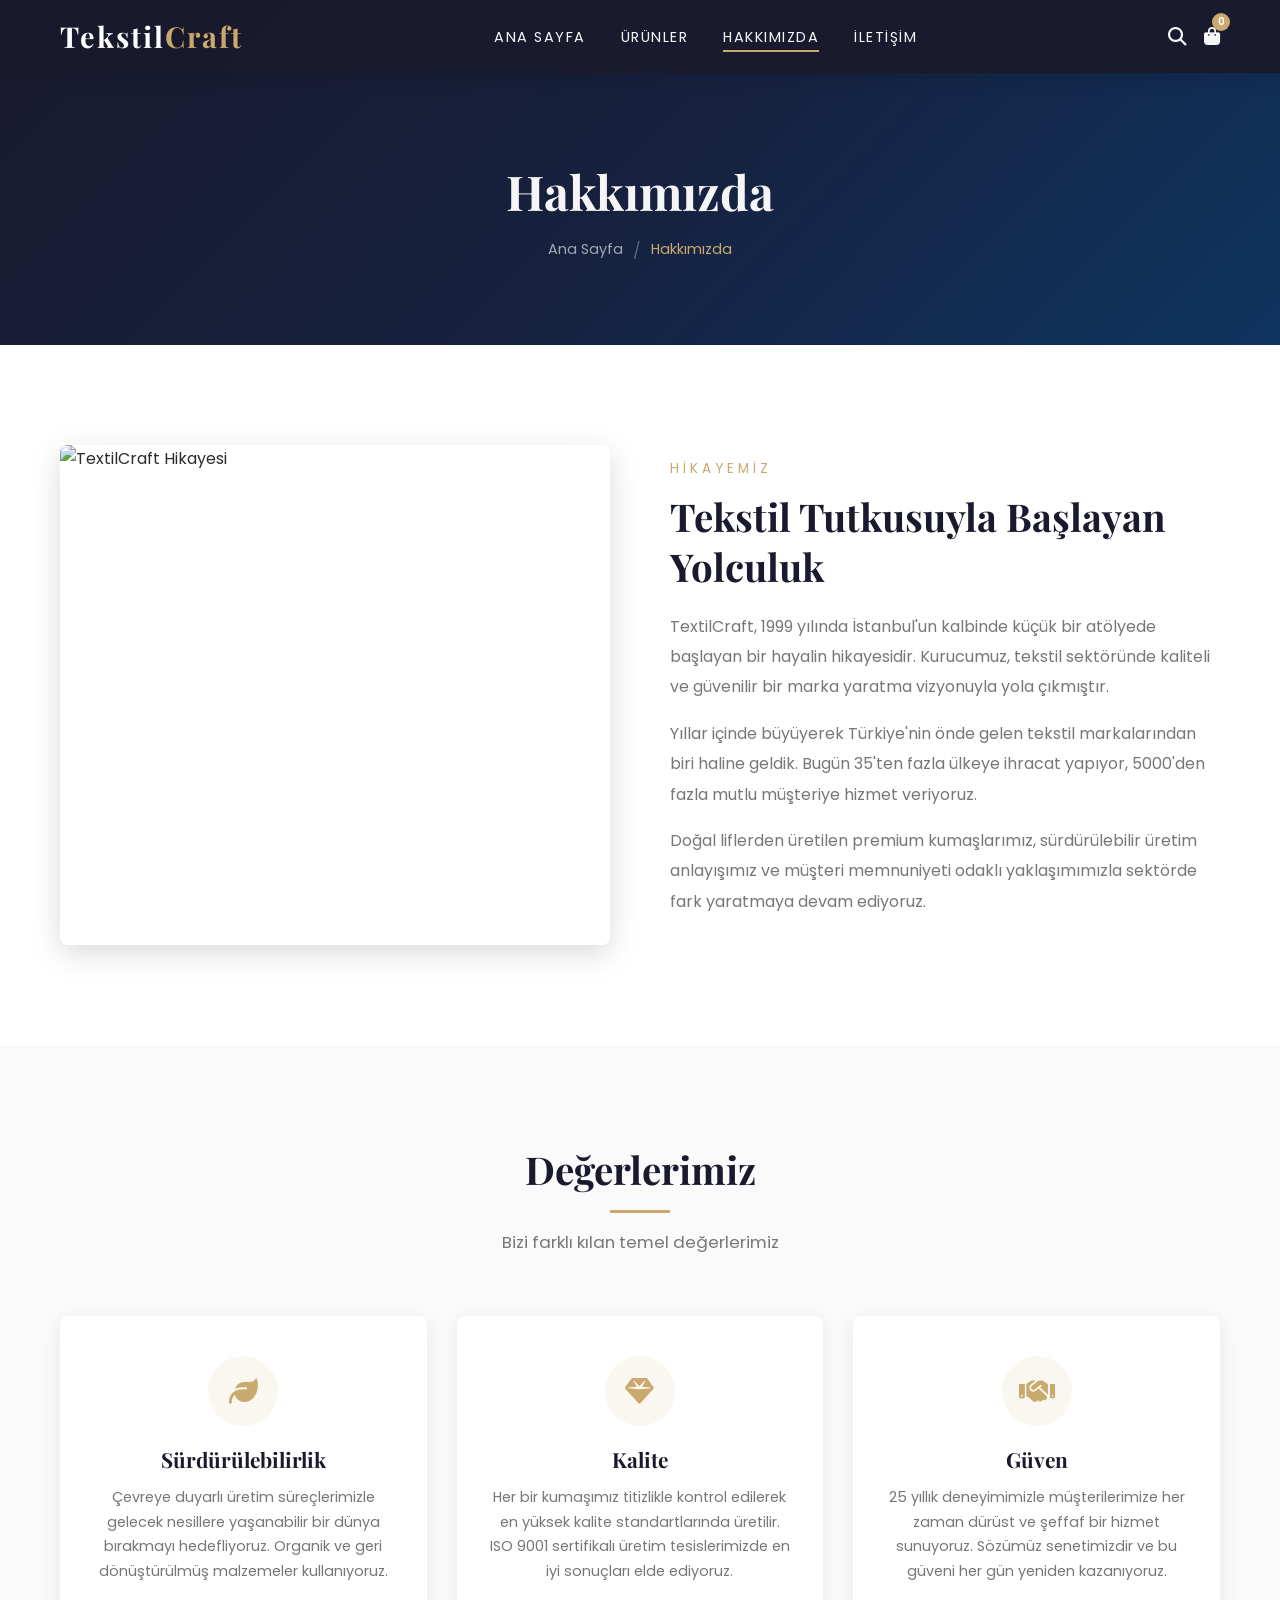
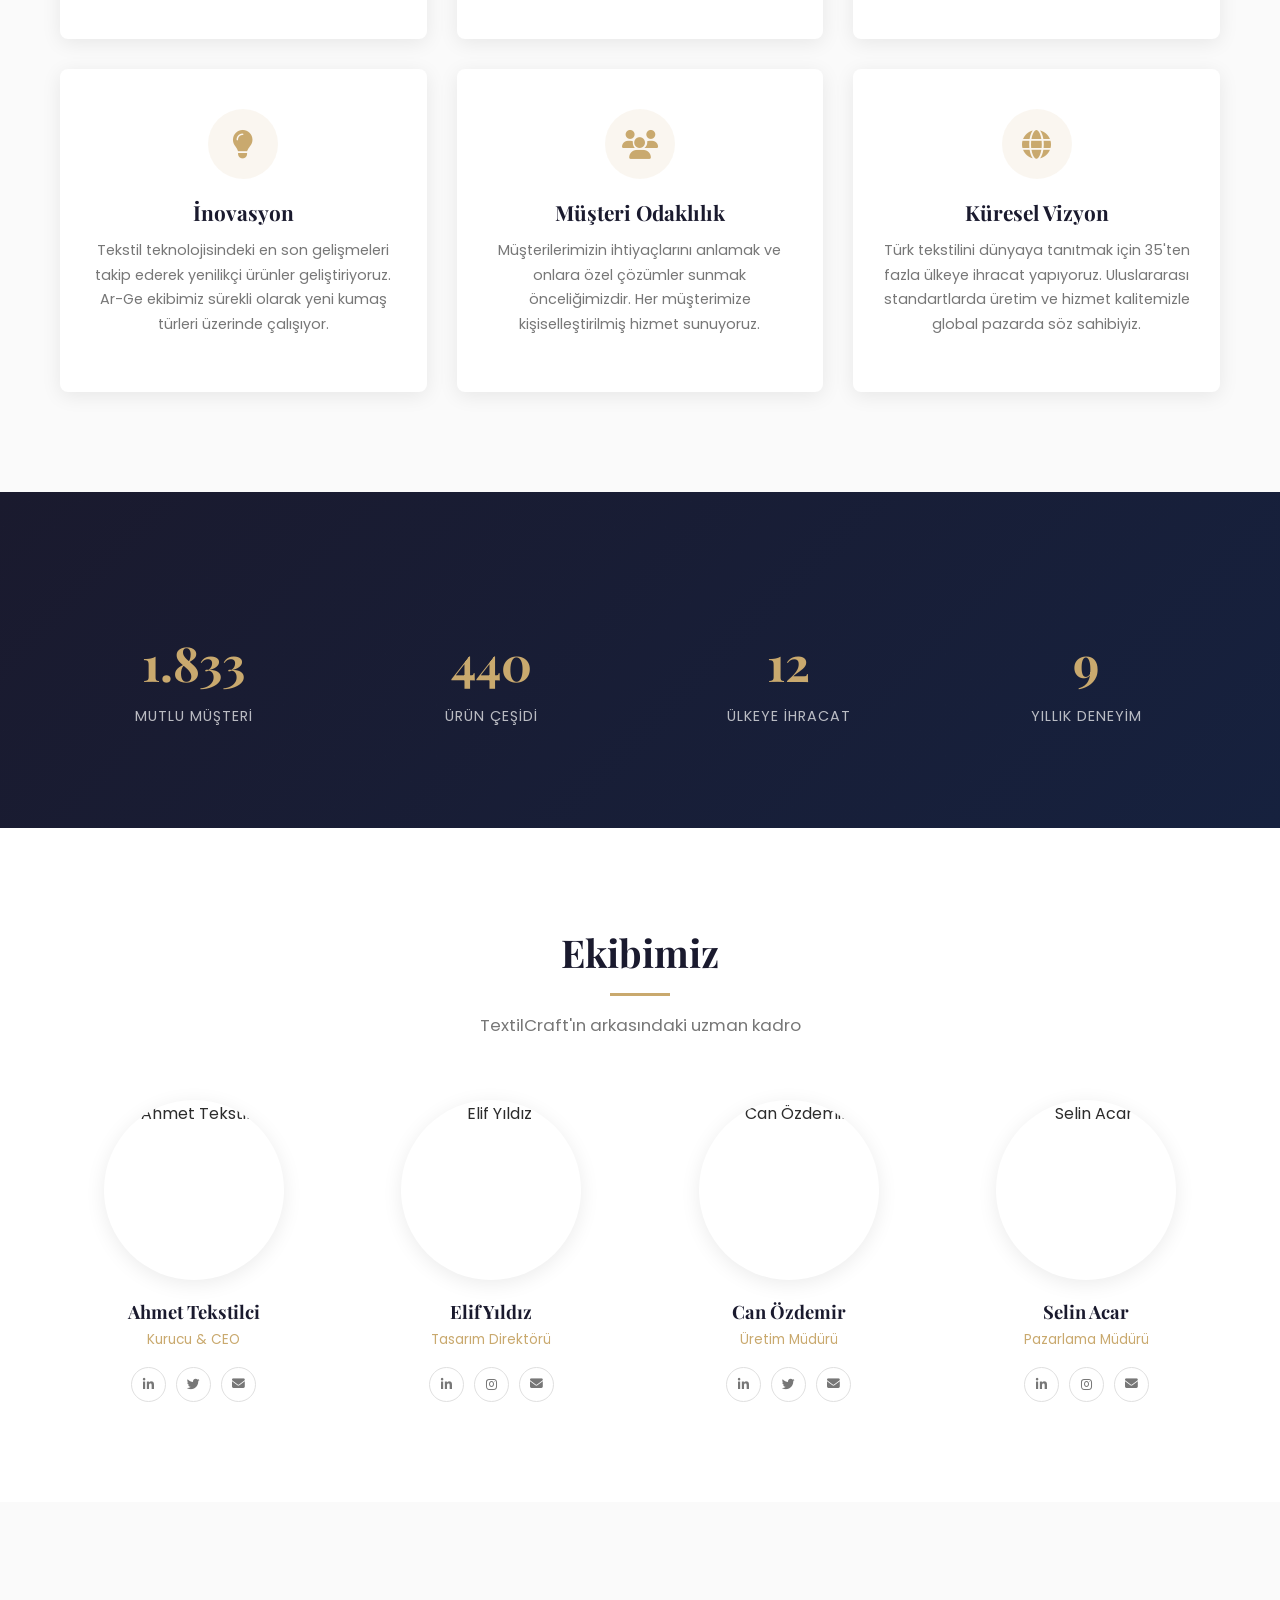
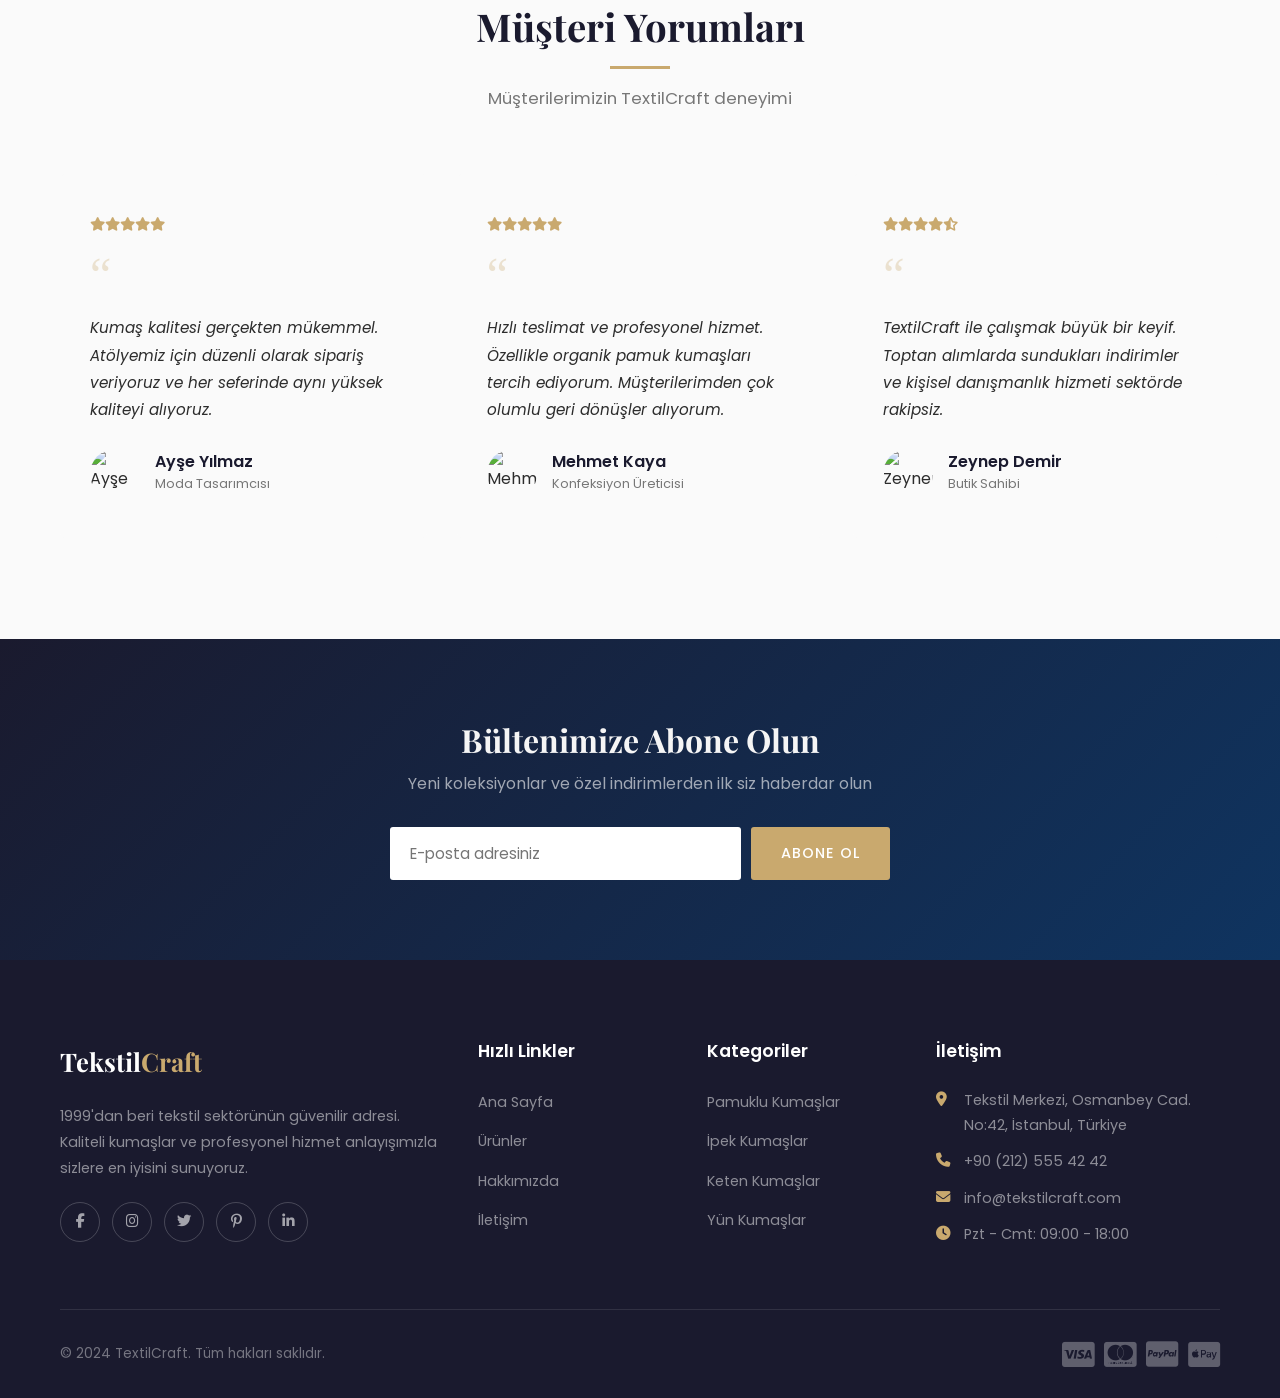
==== commit 5f2843a9: "Merge pull request #4 from mekinailer2-star/devin/1774880723-fix-and-improve-site fix: Hataları düze" ====
--- a/about.html
+++ b/about.html
@@ -31,12 +31,12 @@
         </ul>
       </nav>
       <div class="nav-icons">
-        <a href="#" id="searchToggle" aria-label="Arama"><i class="fas fa-search"></i></a>
-        <a href="#" id="cartToggle" class="cart-icon" aria-label="Sepet">
+        <a href="#" id="searchToggle"><i class="fas fa-search"></i></a>
+        <a href="#" id="cartToggle" class="cart-icon">
           <i class="fas fa-shopping-bag"></i>
           <span class="cart-count" id="cartCount">0</span>
         </a>
-        <div class="menu-toggle" id="menuToggle" role="button" aria-label="Menü" tabindex="0">
+        <div class="menu-toggle" id="menuToggle">
           <span></span>
           <span></span>
           <span></span>
@@ -61,10 +61,10 @@
     <div class="container">
       <div class="about-intro-grid">
         <div class="about-image fade-in-left">
-          <img src="https://images.unsplash.com/photo-1558618666-fcd25c85f82e?w=600&h=500&fit=crop" alt="TextilCraft Hikayesi" class="main-img" style="border-radius: 8px; box-shadow: 0 8px 30px rgba(0,0,0,0.15);">
+          <img src="https://images.unsplash.com/photo-1558618666-fcd25c85f82e?w=600&h=500&fit=crop" alt="TextilCraft Hikayesi" class="main-img">
         </div>
         <div class="about-intro-content fade-in-right">
-          <p class="subtitle" style="color: var(--accent); letter-spacing: 4px; text-transform: uppercase; font-size: 0.85rem; margin-bottom: 10px;">Hikayemiz</p>
+          <p class="subtitle">Hikayemiz</p>
           <h2>Tekstil Tutkusuyla Başlayan Yolculuk</h2>
           <p>TextilCraft, 1999 yılında İstanbul'un kalbinde küçük bir atölyede başlayan bir hayalin hikayesidir. Kurucumuz, tekstil sektöründe kaliteli ve güvenilir bir marka yaratma vizyonuyla yola çıkmıştır.</p>
           <p>Yıllar içinde büyüyerek Türkiye'nin önde gelen tekstil markalarından biri haline geldik. Bugün 35'ten fazla ülkeye ihracat yapıyor, 5000'den fazla mutlu müşteriye hizmet veriyoruz.</p>
@@ -132,22 +132,22 @@
   <section class="banner-section">
     <div class="hero-bg-pattern"></div>
     <div class="container">
-      <div class="about-stats" style="border: none; padding: 0;">
+      <div class="about-stats">
         <div class="stat-item fade-in">
-          <div class="stat-number" data-count="5000" style="color: var(--accent); font-size: 3rem;">0</div>
-          <div class="stat-label" style="color: rgba(255,255,255,0.7); font-size: 0.9rem;">Mutlu Müşteri</div>
+          <div class="stat-number" data-count="5000">0</div>
+          <div class="stat-label">Mutlu Müşteri</div>
         </div>
         <div class="stat-item fade-in">
-          <div class="stat-number" data-count="1200" style="color: var(--accent); font-size: 3rem;">0</div>
-          <div class="stat-label" style="color: rgba(255,255,255,0.7); font-size: 0.9rem;">Ürün Çeşidi</div>
+          <div class="stat-number" data-count="1200">0</div>
+          <div class="stat-label">Ürün Çeşidi</div>
         </div>
         <div class="stat-item fade-in">
-          <div class="stat-number" data-count="35" style="color: var(--accent); font-size: 3rem;">0</div>
-          <div class="stat-label" style="color: rgba(255,255,255,0.7); font-size: 0.9rem;">Ülkeye İhracat</div>
+          <div class="stat-number" data-count="35">0</div>
+          <div class="stat-label">Ülkeye İhracat</div>
         </div>
         <div class="stat-item fade-in">
-          <div class="stat-number" data-count="25" style="color: var(--accent); font-size: 3rem;">0</div>
-          <div class="stat-label" style="color: rgba(255,255,255,0.7); font-size: 0.9rem;">Yıllık Deneyim</div>
+          <div class="stat-number" data-count="25">0</div>
+          <div class="stat-label">Yıllık Deneyim</div>
         </div>
       </div>
     </div>
@@ -339,7 +339,7 @@
   <div class="cart-sidebar" id="cartSidebar">
     <div class="cart-header">
       <h3>Sepetim (<span id="cartItemCount">0</span>)</h3>
-      <button class="cart-close" id="cartClose" aria-label="Sepeti Kapat">&times;</button>
+      <button class="cart-close" id="cartClose">&times;</button>
     </div>
     <div class="cart-items" id="cartItems">
       <div class="cart-empty">
@@ -358,17 +358,17 @@
 
   <!-- Search Overlay -->
   <div class="search-overlay" id="searchOverlay">
-    <button class="search-close" id="searchClose" aria-label="Aramayı Kapat">&times;</button>
+    <button class="search-close" id="searchClose">&times;</button>
     <h2>Ne Aramıştınız?</h2>
     <div class="search-input-wrap">
-      <input type="text" id="searchInput" placeholder="Ürün adı veya kategori yazın..." aria-label="Ürün ara">
+      <input type="text" id="searchInput" placeholder="Ürün adı veya kategori yazın...">
       <i class="fas fa-search search-icon"></i>
     </div>
     <div class="search-results" id="searchResults"></div>
   </div>
 
   <!-- Back to Top -->
-  <button class="back-to-top" id="backToTop" aria-label="Sayfa başına dön">
+  <button class="back-to-top" id="backToTop">
     <i class="fas fa-arrow-up"></i>
   </button>
 
--- a/css/style.css
+++ b/css/style.css
@@ -1550,10 +1550,10 @@
   height: 100%;
   background: var(--bg-white);
   z-index: 9999;
+  transform: translateX(100%);
   transition: transform 0.4s ease;
   display: flex;
   flex-direction: column;
-  transform: translateX(100%);
 }
 
 .cart-sidebar.active {
@@ -1577,6 +1577,7 @@
   font-size: 1.5rem;
   color: var(--text-dark);
   cursor: pointer;
+  border: none;
 }
 
 .cart-items {
@@ -1673,37 +1674,6 @@
   font-size: 3rem;
   margin-bottom: 15px;
   opacity: 0.3;
-}
-
-/* ---------- FAQ Section ---------- */
-.faq-item {
-  cursor: pointer;
-}
-
-.faq-question {
-  display: flex;
-  justify-content: space-between;
-  align-items: center;
-}
-
-.faq-question h4 {
-  font-family: var(--font-body);
-  font-weight: 600;
-  font-size: 1rem;
-  margin: 0;
-}
-
-.faq-answer {
-  max-height: 0;
-  overflow: hidden;
-  transition: max-height 0.3s ease;
-}
-
-.faq-answer p {
-  padding-top: 15px;
-  font-size: 0.95rem;
-  line-height: 1.8;
-  margin: 0;
 }
 
 /* ---------- Quick View Modal ---------- */
@@ -2033,6 +2003,116 @@
   white-space: nowrap;
 }
 
+/* ---------- FAQ Section ---------- */
+.faq-item {
+  background: white;
+  padding: 25px 30px;
+  border-radius: 8px;
+  margin-bottom: 15px;
+  box-shadow: 0 2px 10px rgba(0, 0, 0, 0.05);
+  cursor: pointer;
+}
+
+.faq-question {
+  display: flex;
+  justify-content: space-between;
+  align-items: center;
+}
+
+.faq-question h4 {
+  font-family: var(--font-body);
+  font-weight: 600;
+  font-size: 1rem;
+}
+
+.faq-question i {
+  color: var(--accent);
+  transition: transform 0.3s;
+  flex-shrink: 0;
+  margin-left: 15px;
+}
+
+.faq-answer {
+  max-height: 0;
+  overflow: hidden;
+  transition: max-height 0.3s ease;
+}
+
+.faq-answer p {
+  padding-top: 15px;
+  font-size: 0.95rem;
+  line-height: 1.8;
+}
+
+.faq-container {
+  max-width: 800px;
+  margin: 0 auto;
+}
+
+/* ---------- Contact Social ---------- */
+.contact-social-title {
+  margin-bottom: 15px;
+  font-family: var(--font-body);
+  font-weight: 600;
+}
+
+.contact-social-wrap {
+  margin-top: 20px;
+}
+
+.contact-social-wrap .footer-social a {
+  border-color: var(--border);
+  color: var(--text-muted);
+}
+
+.contact-social-wrap .footer-social a:hover {
+  border-color: var(--accent);
+  color: white;
+}
+
+/* ---------- About Page Stats (Banner) ---------- */
+.banner-section .about-stats {
+  border: none;
+  padding: 0;
+  grid-template-columns: repeat(4, 1fr);
+}
+
+.banner-section .stat-number {
+  color: var(--accent);
+  font-size: 3rem;
+}
+
+.banner-section .stat-label {
+  color: rgba(255, 255, 255, 0.7);
+  font-size: 0.9rem;
+}
+
+/* ---------- About Intro Subtitle ---------- */
+.about-intro-content .subtitle {
+  color: var(--accent);
+  letter-spacing: 4px;
+  text-transform: uppercase;
+  font-size: 0.85rem;
+  margin-bottom: 10px;
+}
+
+/* ---------- About Image ---------- */
+.about-page-intro .about-image .main-img {
+  border-radius: 8px;
+  box-shadow: 0 8px 30px rgba(0, 0, 0, 0.15);
+}
+
+/* ---------- Contact Info Heading ---------- */
+.contact-heading {
+  margin-bottom: 10px;
+}
+
+.contact-subtext {
+  margin-bottom: 30px;
+  color: var(--text-muted);
+  line-height: 1.8;
+}
+
 /* ---------- Checkout Page ---------- */
 .checkout-section {
   padding: 40px 0 80px;
@@ -2197,16 +2277,6 @@
   .checkout-grid { grid-template-columns: 1fr; }
   .checkout-summary { position: static; }
   .search-overlay { padding-top: 80px; }
-}
-
-/* ---------- Focus Styles ---------- */
-a:focus-visible,
-button:focus-visible,
-input:focus-visible,
-select:focus-visible,
-textarea:focus-visible {
-  outline: 2px solid var(--accent);
-  outline-offset: 2px;
 }
 
 /* ---------- Animations ---------- */
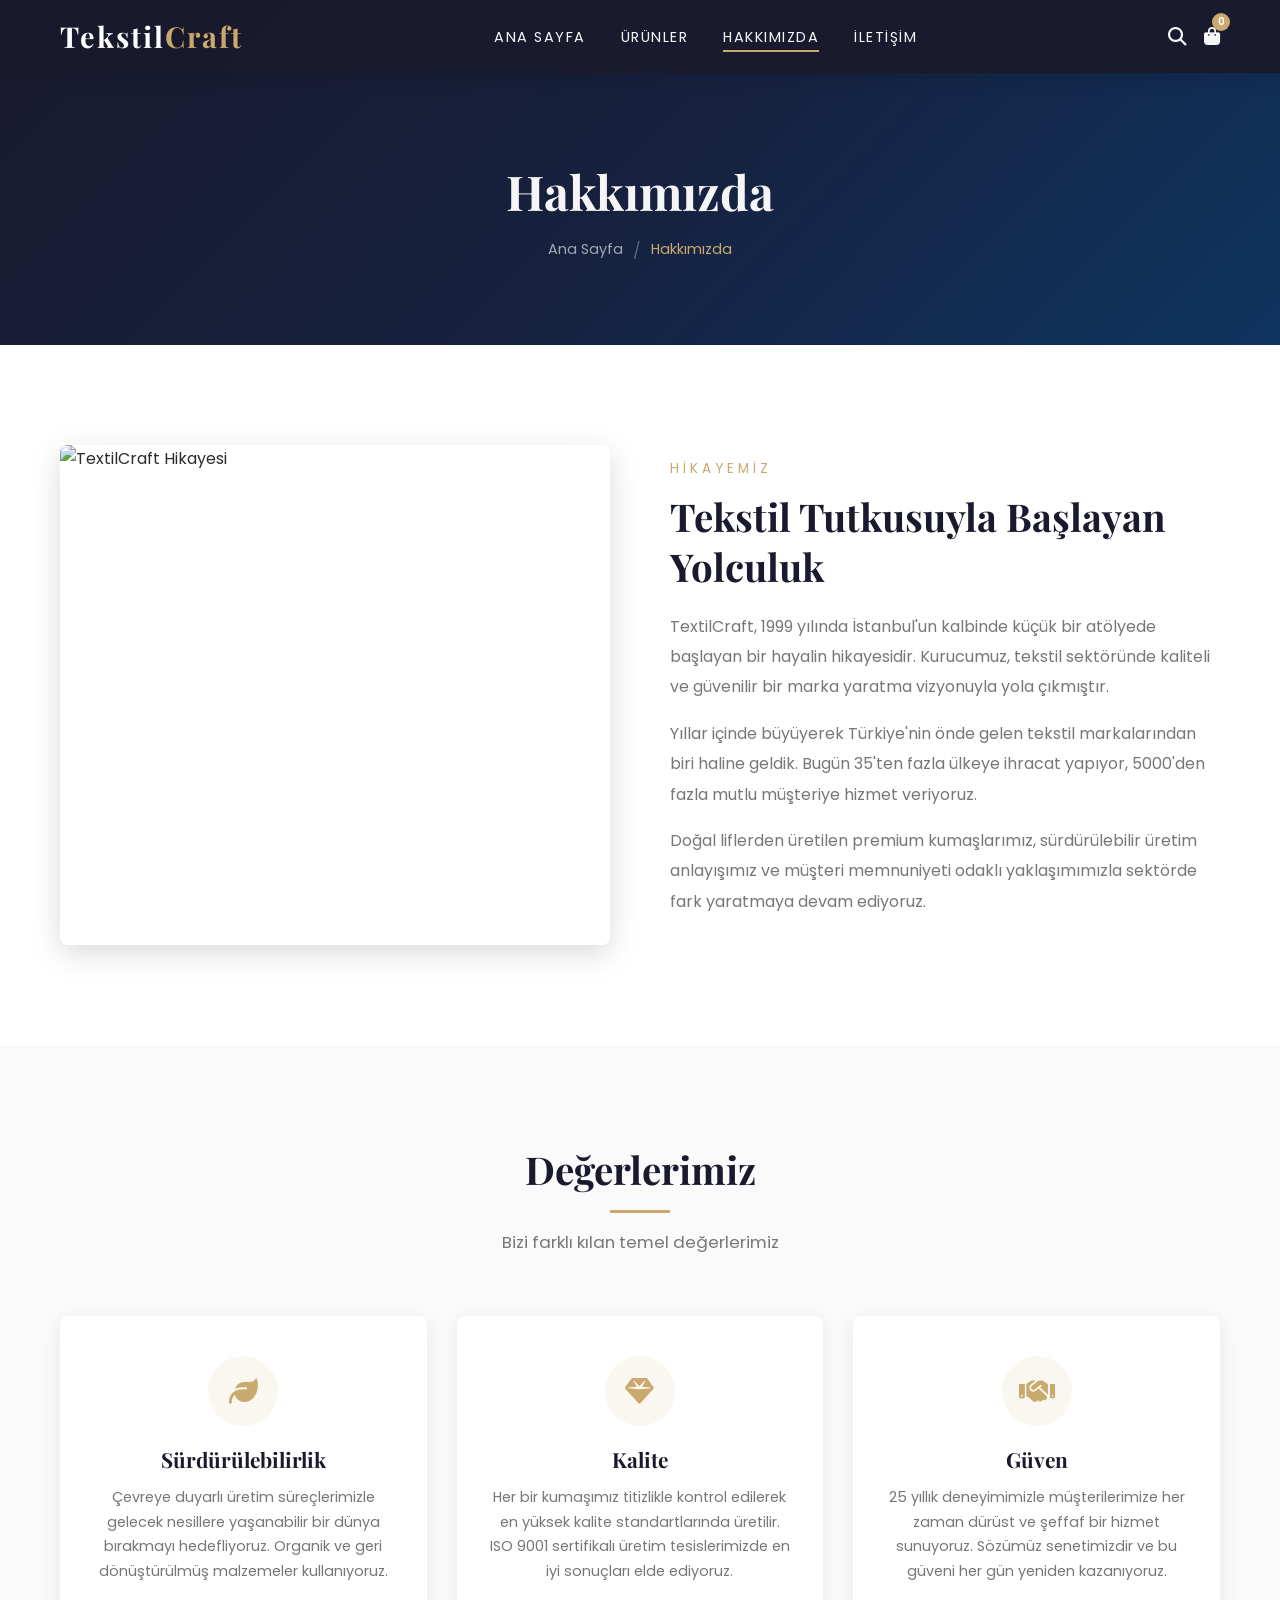
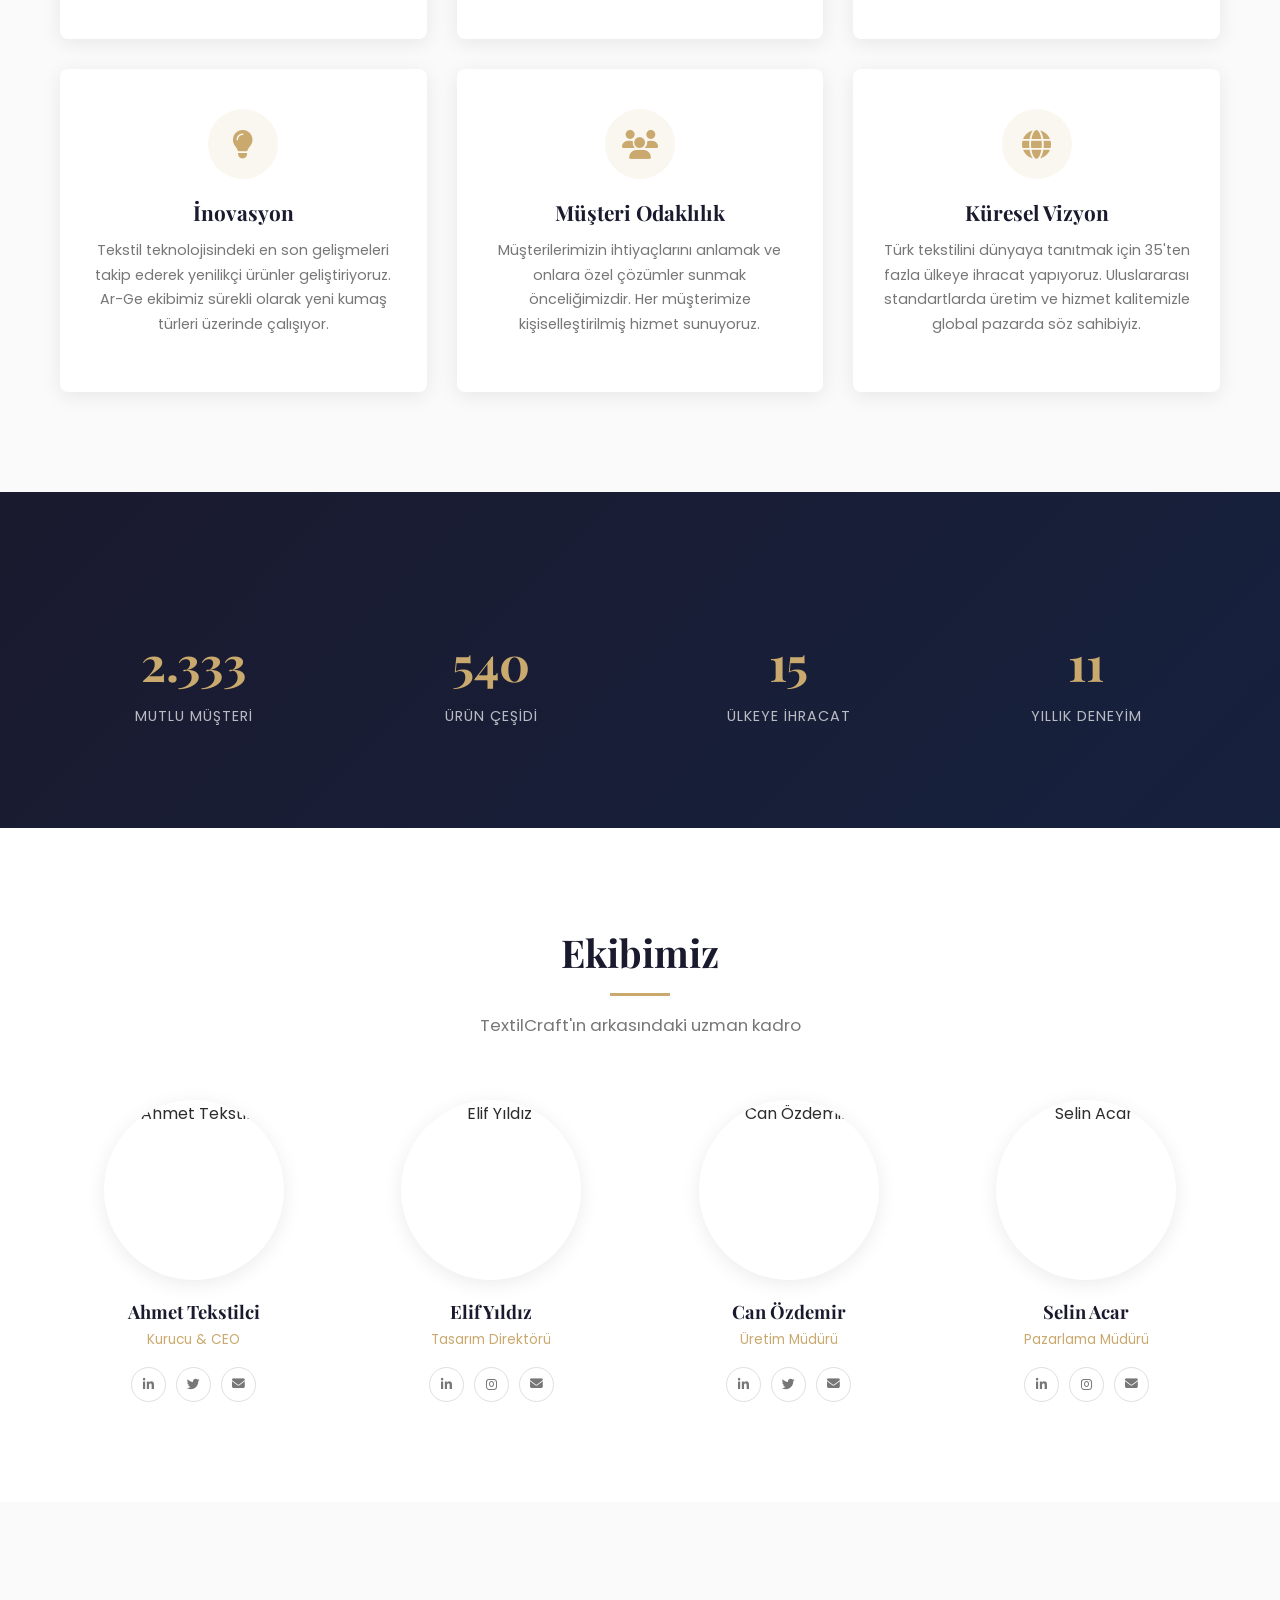
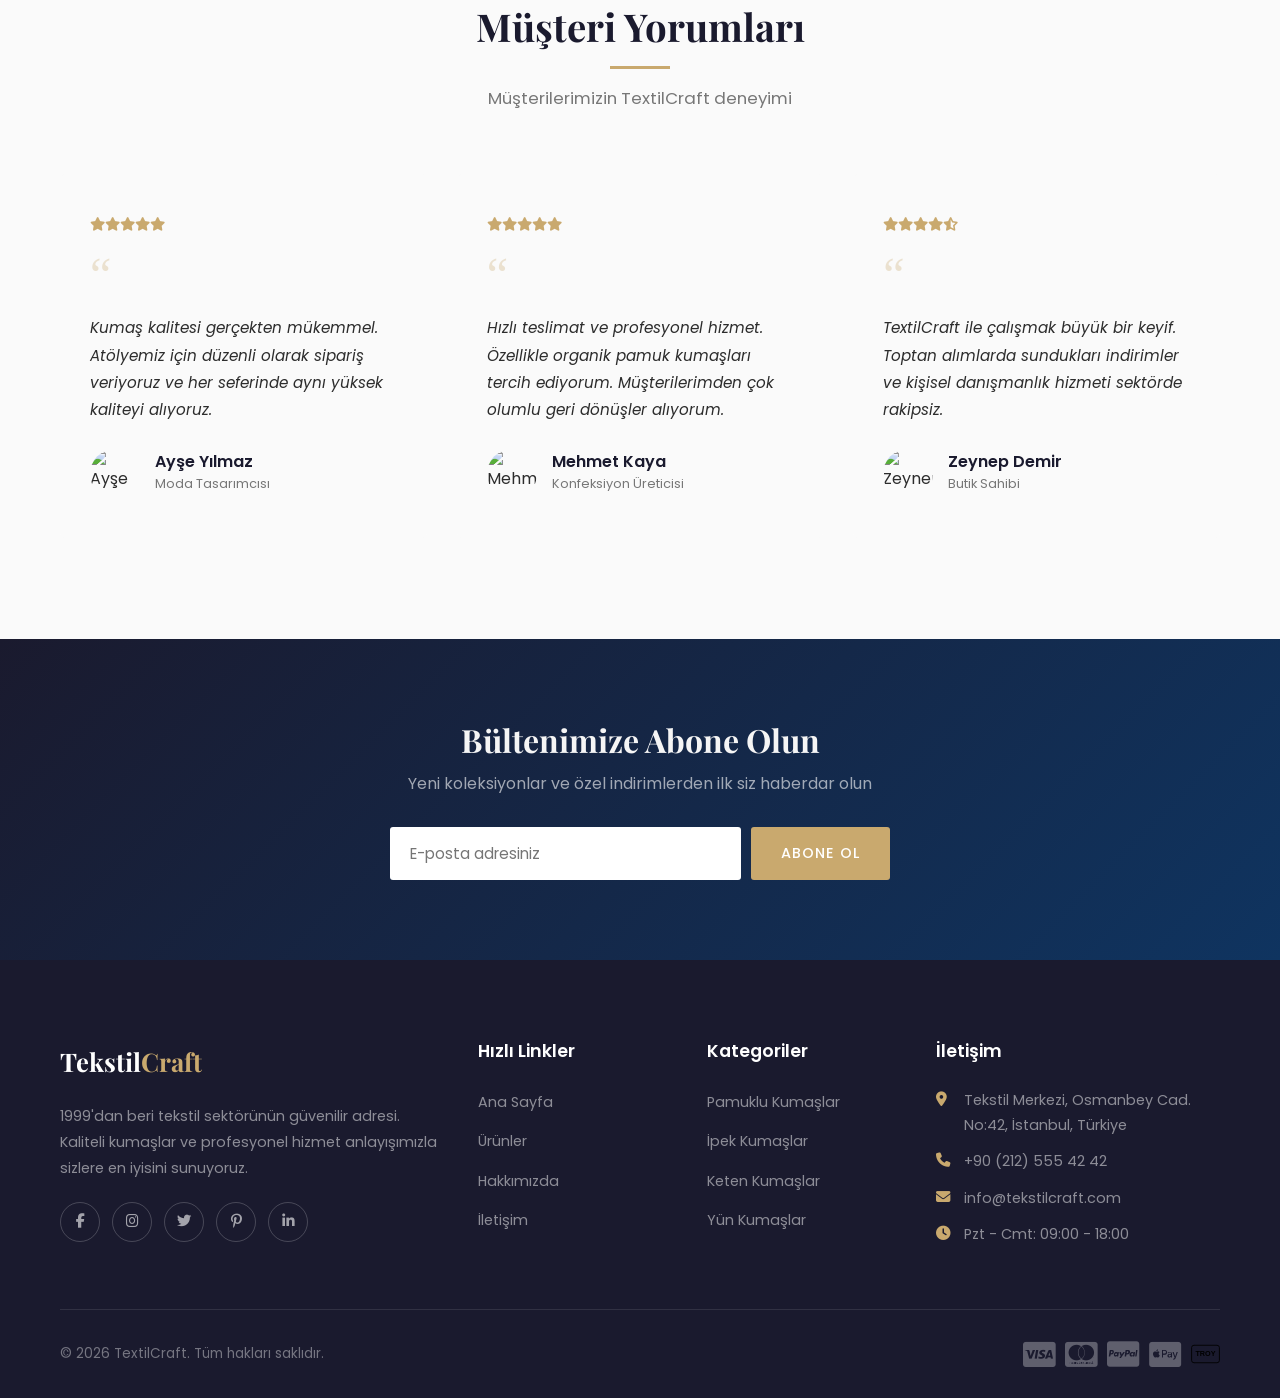
==== commit 1b0c1e17: "fix: Yıl 2026 olarak güncellendi, Troy logosu eklendi, Daha Fazla butonu ortalandı, atölye görseli d" ====
--- a/about.html
+++ b/about.html
@@ -323,13 +323,14 @@
         </div>
       </div>
       <div class="footer-bottom">
-        <p>&copy; 2024 TextilCraft. Tüm hakları saklıdır.</p>
-        <div class="payment-icons">
-          <i class="fab fa-cc-visa"></i>
-          <i class="fab fa-cc-mastercard"></i>
-          <i class="fab fa-cc-paypal"></i>
-          <i class="fab fa-cc-apple-pay"></i>
-        </div>
+                <p>&copy; 2026 TextilCraft. Tüm hakları saklıdır.</p>
+                <div class="payment-icons">
+                  <i class="fab fa-cc-visa"></i>
+                  <i class="fab fa-cc-mastercard"></i>
+                  <i class="fab fa-cc-paypal"></i>
+                  <i class="fab fa-cc-apple-pay"></i>
+                  <img src="assets/images/troy.svg" alt="Troy" class="troy-icon">
+                </div>
       </div>
     </div>
   </footer>
--- a/css/style.css
+++ b/css/style.css
@@ -1124,6 +1124,13 @@
   color: rgba(255, 255, 255, 0.3);
 }
 
+.footer-bottom .payment-icons .troy-icon {
+  width: 1.8rem;
+  height: 1.8rem;
+  color: rgba(255, 255, 255, 0.3);
+  vertical-align: middle;
+}
+
 /* ---------- Back to Top ---------- */
 .back-to-top {
   position: fixed;
